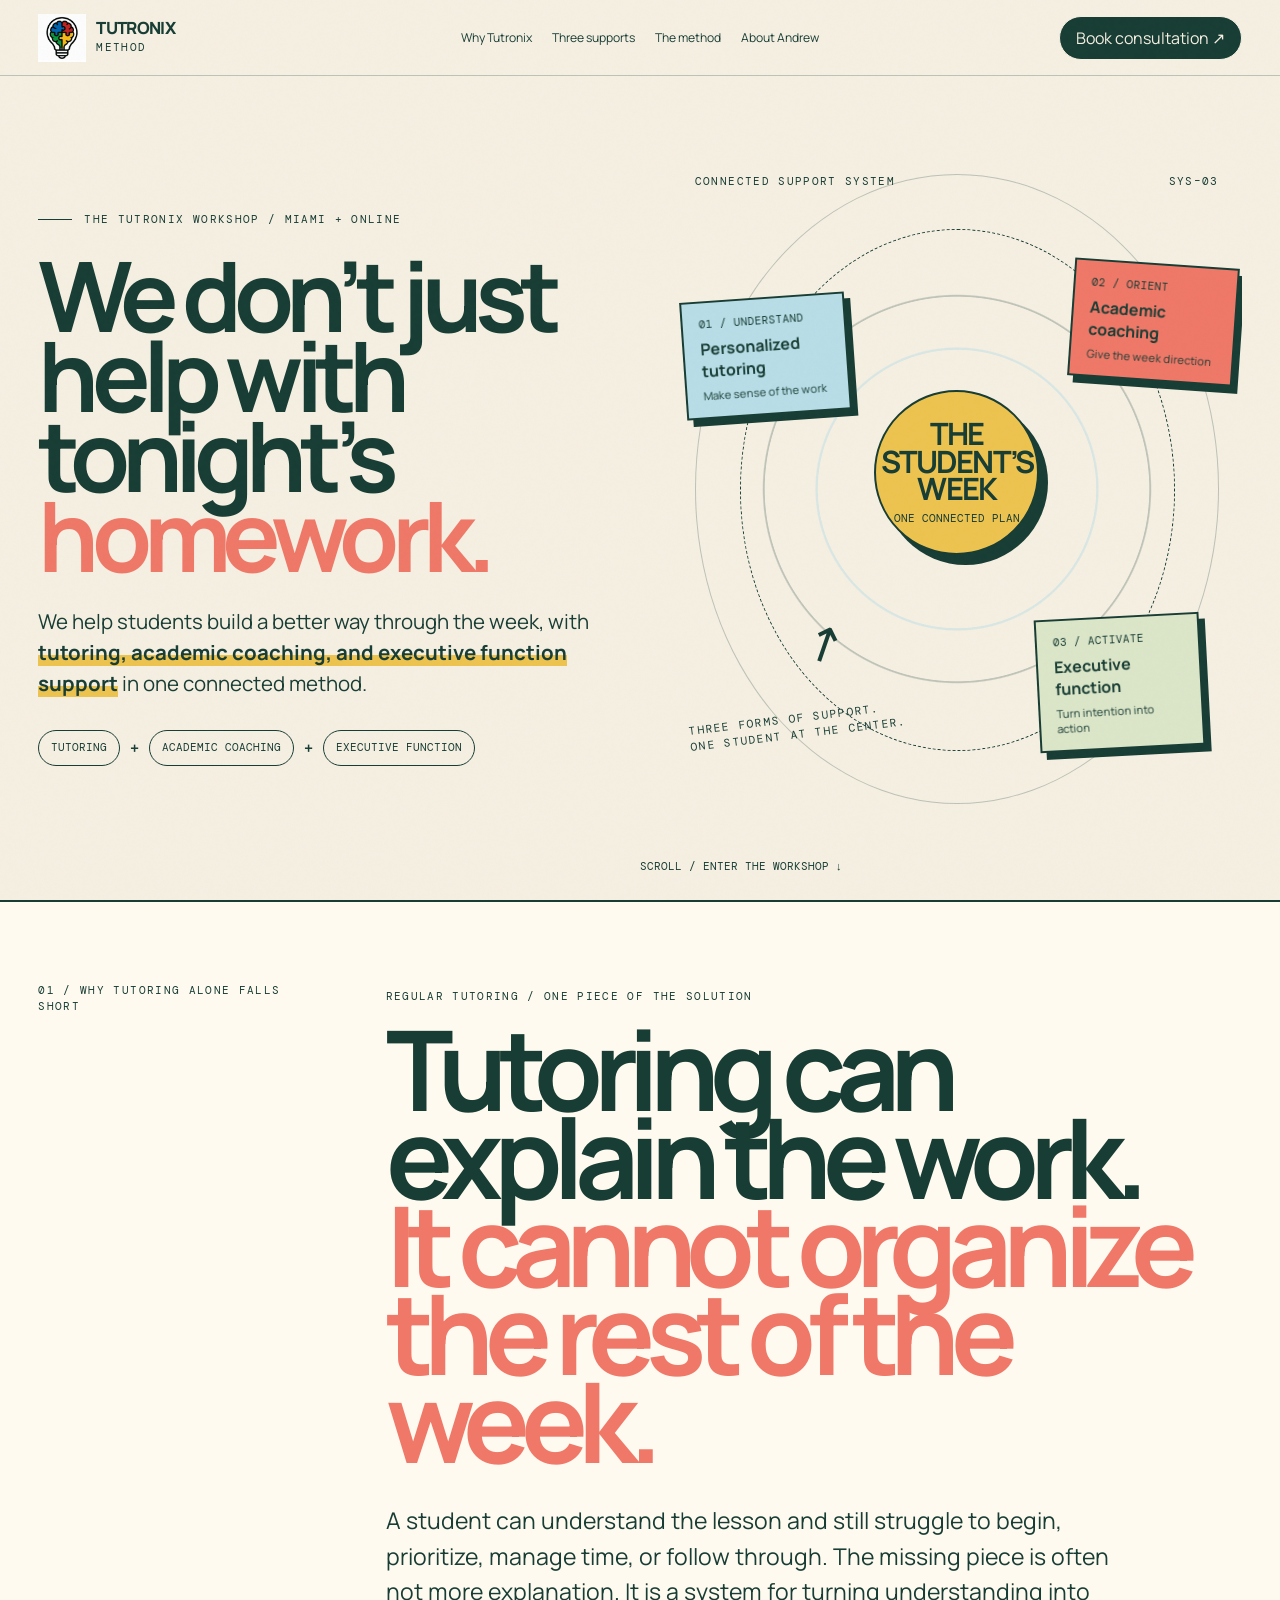
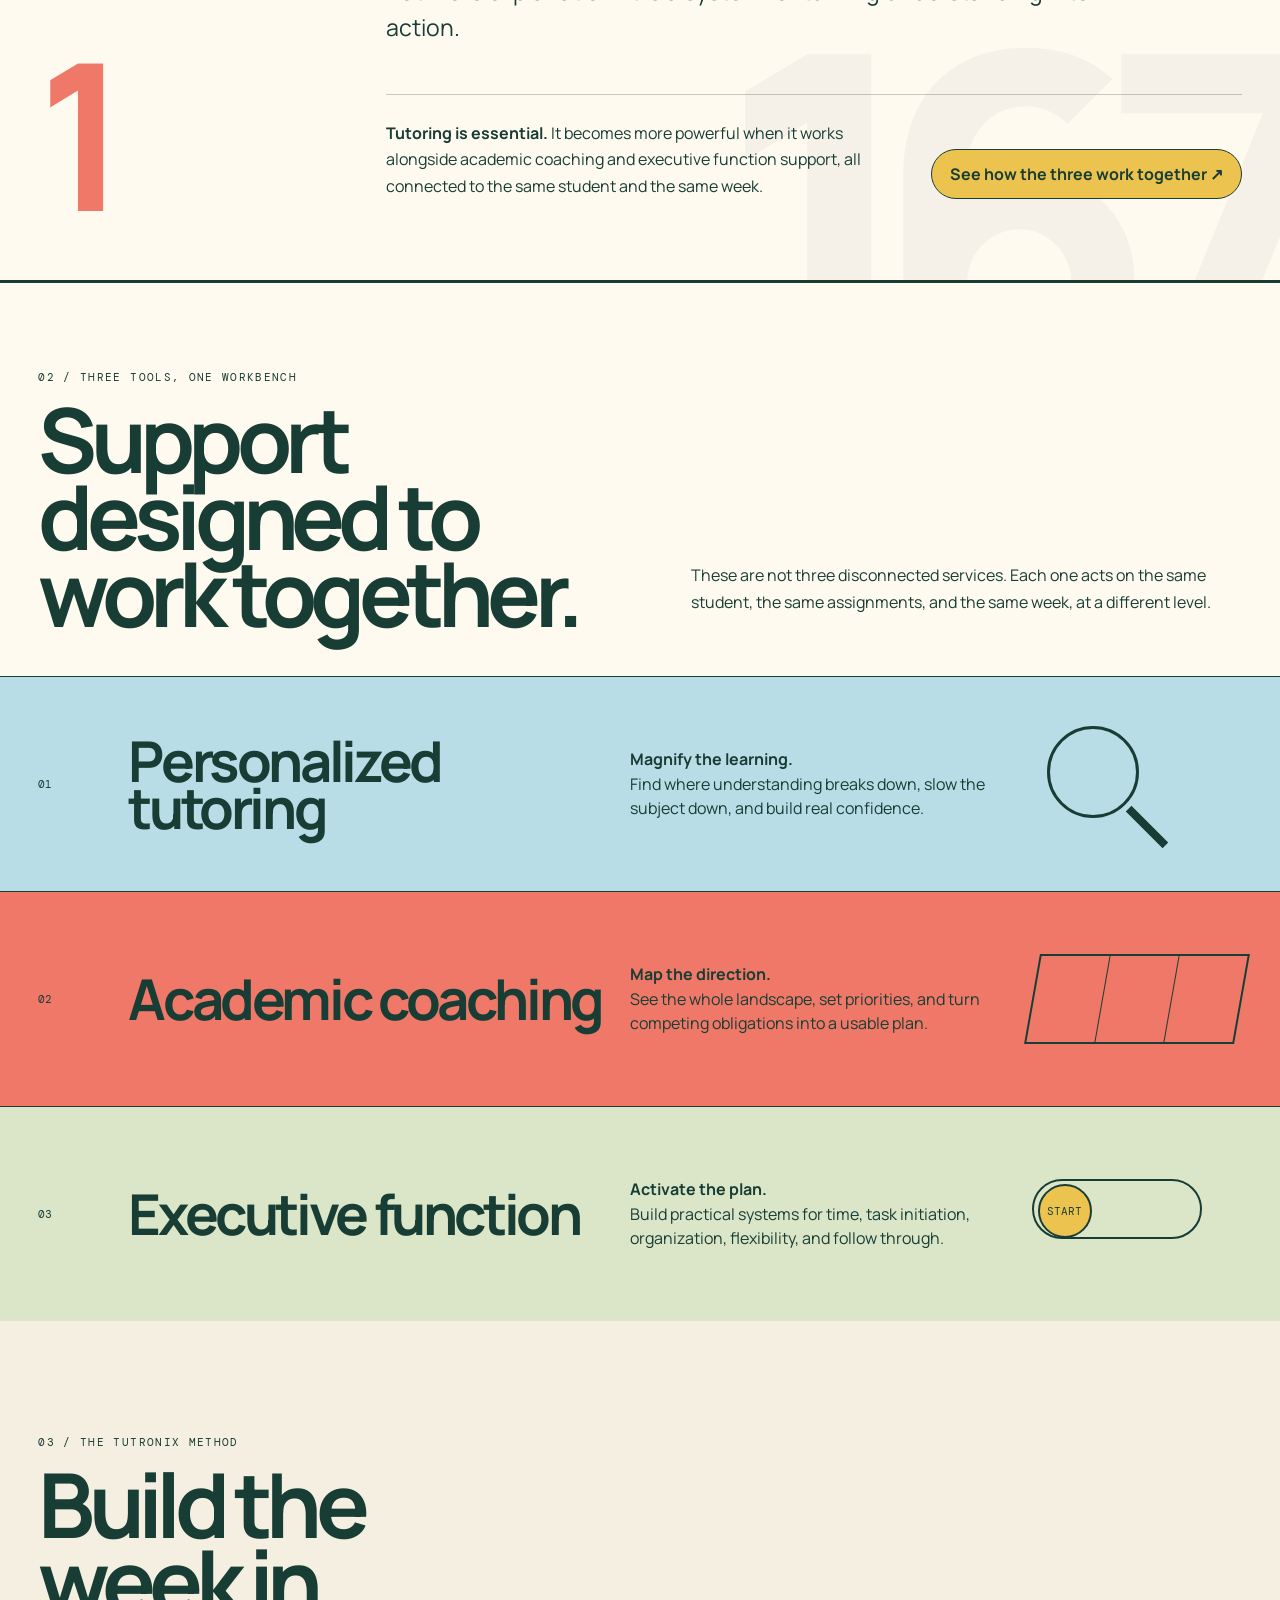
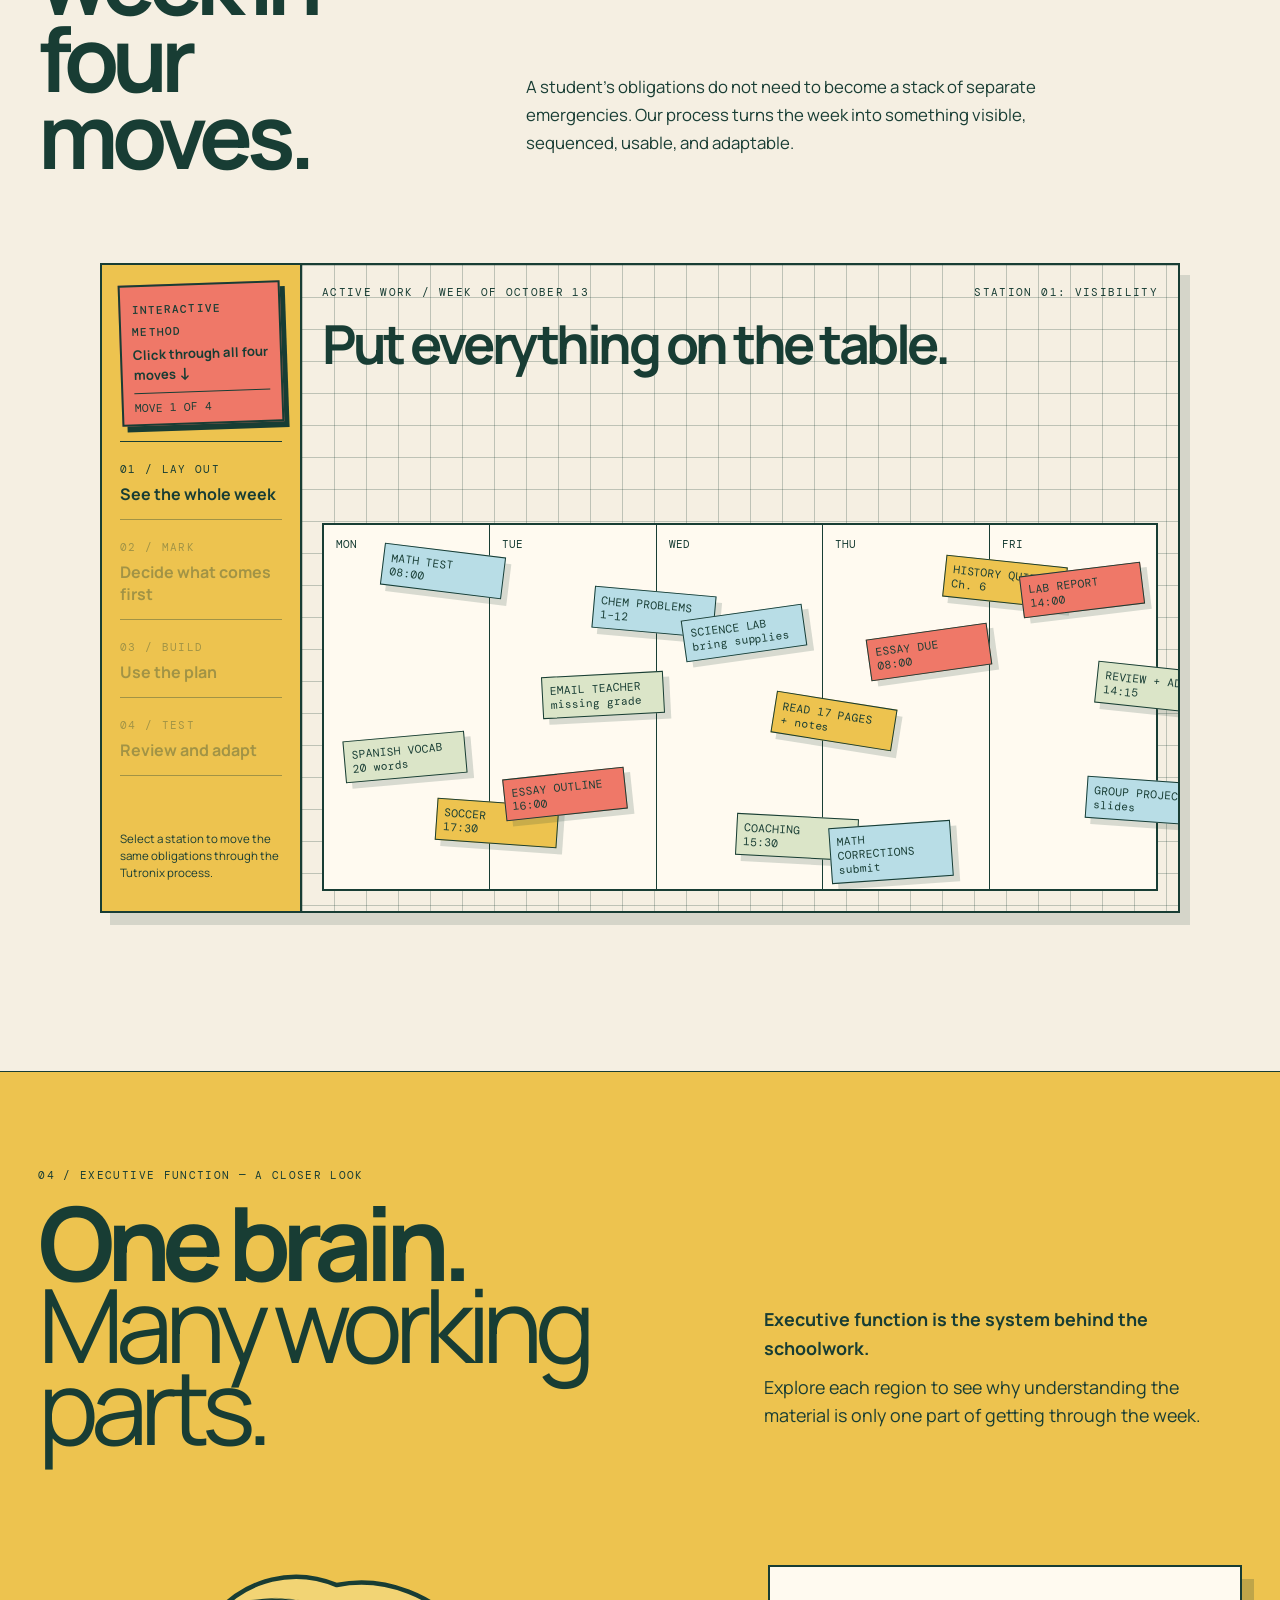
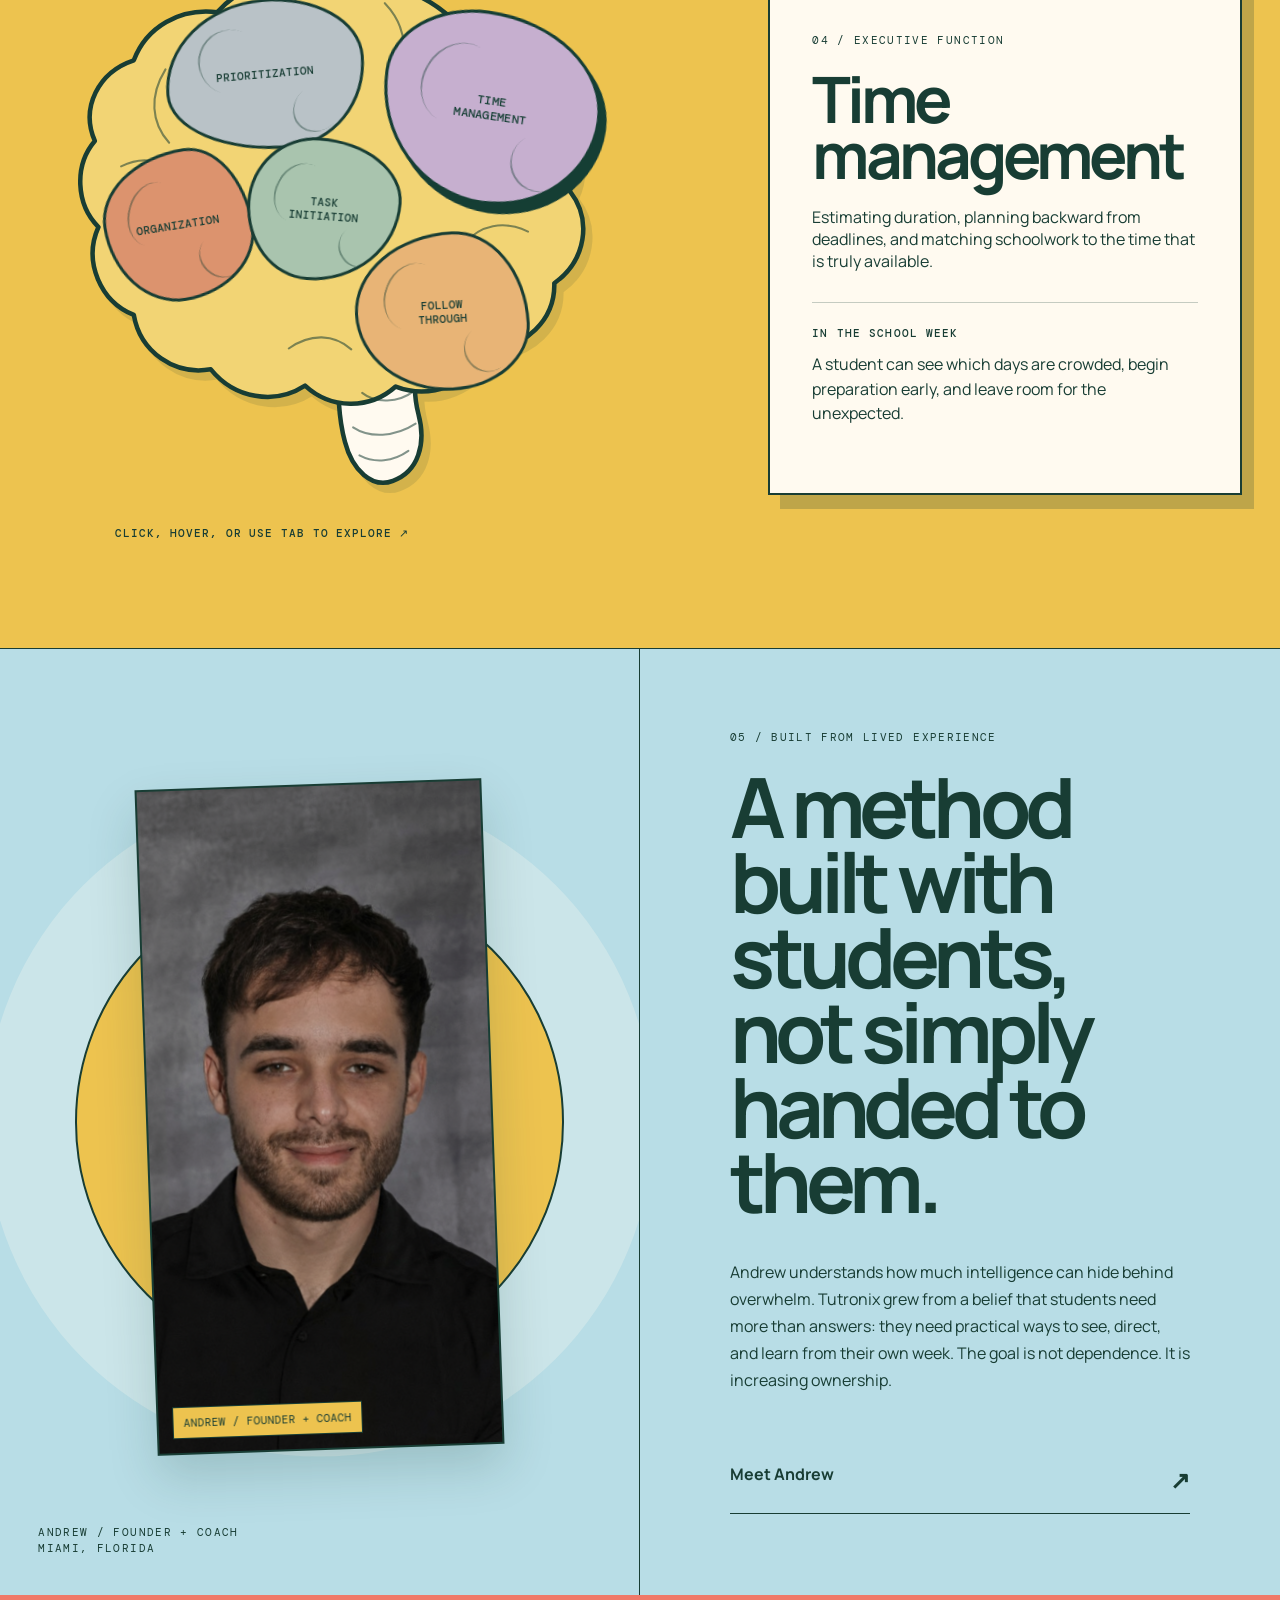
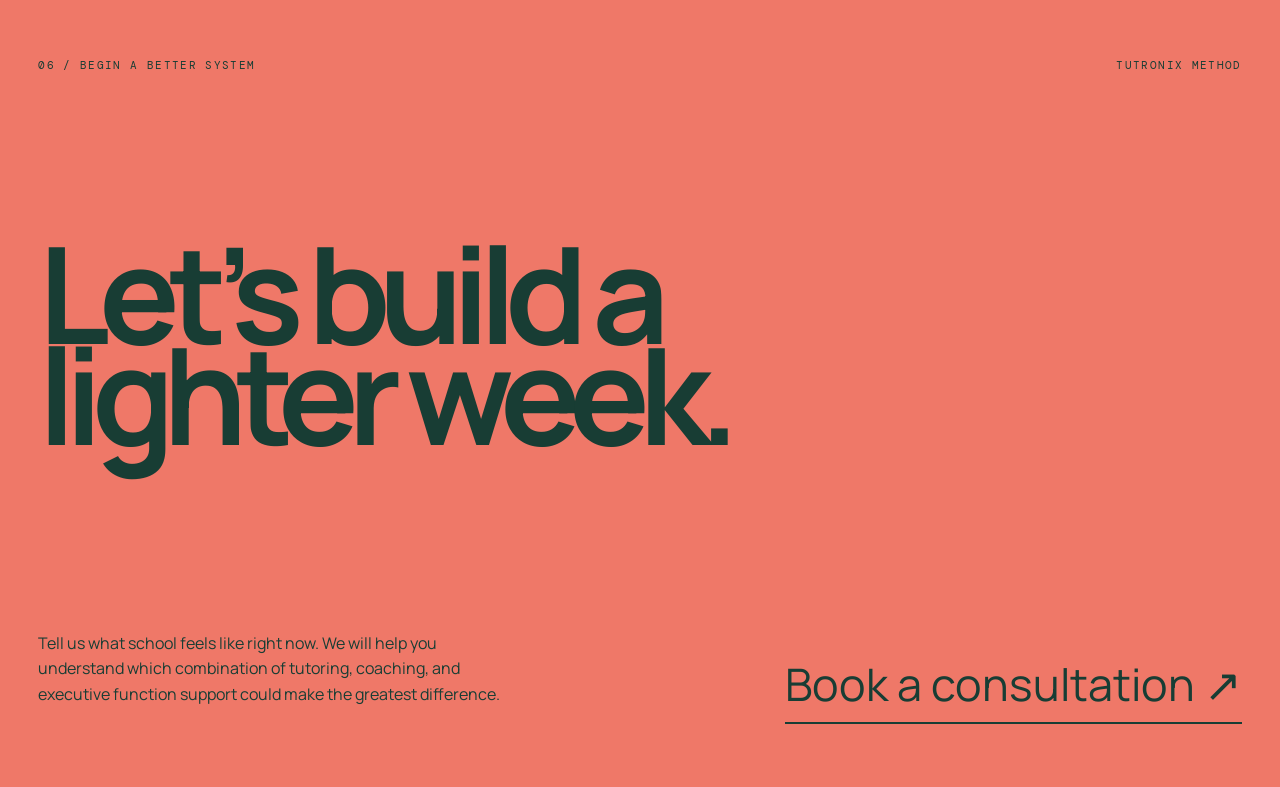
==== index.html @ 0da78ec7 "Add social sharing preview metadata" ====
<!DOCTYPE html>
<html lang="en">
<head>
  <meta charset="UTF-8">
  <meta name="viewport" content="width=device-width,initial-scale=1">
  <meta name="description" content="Tutronix Method connects tutoring, academic coaching, and executive function support through one clear weekly plan.">
  <meta property="og:title" content="Tutronix Method | Build a better week">
  <meta property="og:description" content="School feels lighter when the week makes sense.">
  <meta property="og:type" content="website">
  <meta property="og:url" content="https://tutronixmethod.com/">
  <meta property="og:image" content="https://tutronixmethod.com/tutronix-social-preview.png">
  <meta property="og:image:secure_url" content="https://tutronixmethod.com/tutronix-social-preview.png">
  <meta property="og:image:type" content="image/png">
  <meta property="og:image:width" content="1200">
  <meta property="og:image:height" content="630">
  <meta property="og:image:alt" content="The Tutronix Method orbit connecting personalized tutoring, academic coaching, and executive function around the student's week.">
  <meta name="twitter:card" content="summary_large_image">
  <meta name="twitter:title" content="Tutronix Method | Build a better week">
  <meta name="twitter:description" content="School feels lighter when the week makes sense.">
  <meta name="twitter:image" content="https://tutronixmethod.com/tutronix-social-preview.png">
  <title>Tutronix Method — Build a better week</title>
  <link rel="preconnect" href="https://fonts.googleapis.com">
  <link rel="preconnect" href="https://fonts.gstatic.com" crossorigin>
  <link href="https://fonts.googleapis.com/css2?family=DM+Mono:wght@300;400;500&family=Manrope:wght@400;500;600;700;800&display=swap" rel="stylesheet">
  <style>
    :root{--cream:#f5efe2;--paper:#fffaf0;--ink:#183d34;--coral:#ef7868;--blue:#b8dde6;--yellow:#edc34f;--mint:#dbe5c8;--line:rgba(24,61,52,.25)}
    *{box-sizing:border-box}html{scroll-behavior:smooth}body{margin:0;background:var(--cream);color:var(--ink);font-family:Manrope,sans-serif;overflow-x:hidden}a{color:inherit;text-decoration:none}button{font:inherit}.mono{font:400 .64rem/1.4 "DM Mono",monospace;text-transform:uppercase;letter-spacing:.12em}
    body:after{content:"";position:fixed;inset:0;pointer-events:none;z-index:100;opacity:.1;background-image:url("data:image/svg+xml,%3Csvg viewBox='0 0 180 180' xmlns='http://www.w3.org/2000/svg'%3E%3Cfilter id='n'%3E%3CfeTurbulence type='fractalNoise' baseFrequency='.9' numOctaves='3' stitchTiles='stitch'/%3E%3C/filter%3E%3Crect width='100%25' height='100%25' filter='url(%23n)' opacity='.16'/%3E%3C/svg%3E")}
    nav{height:76px;display:grid;grid-template-columns:1fr auto 1fr;align-items:center;padding:0 3vw;border-bottom:1px solid var(--line);position:absolute;width:100%;z-index:30}.brand{font-weight:800;font-size:1.05rem;letter-spacing:-.04em;display:flex;align-items:center;gap:10px;width:max-content}.brand img{width:48px;height:48px;object-fit:contain;mix-blend-mode:multiply}.brand-word{line-height:.84}.brand small{font:400 .46rem "DM Mono";display:block;letter-spacing:.12em;margin-top:5px}.nav-mid{display:flex;gap:20px;font-size:.76rem}.nav-cta{justify-self:end;border:1px solid;border-radius:100px;padding:10px 16px;background:var(--ink);color:var(--cream);transition:.25s}.nav-cta:hover{background:var(--coral);color:var(--ink)}
    main{display:flex;flex-direction:column}.hero{order:1;min-height:100svh;padding:110px 3vw 32px;display:grid;grid-template-columns:1fr 1fr;gap:5vw;position:relative}.hero-copy{display:flex;flex-direction:column;justify-content:center;position:relative;z-index:2}.kicker{display:flex;align-items:center;gap:12px;margin-bottom:28px}.kicker:before{content:"";width:34px;border-top:1px solid}.hero h1{font-size:clamp(4.1rem,7.6vw,8.2rem);letter-spacing:-.08em;line-height:.82;margin:0;font-weight:700}.hero h1 em{font-style:normal;color:var(--coral)}.hero-lead{max-width:610px;font-size:clamp(1.1rem,1.6vw,1.45rem);line-height:1.5;margin:32px 0}.hero-lead b{background:linear-gradient(transparent 60%,var(--yellow) 60%)}.service-equation{display:flex;gap:8px;flex-wrap:wrap}.service-equation span{border:1px solid;border-radius:100px;padding:9px 12px;font:400 .6rem "DM Mono"}.service-equation b{padding:7px 2px}
    .argument{order:2;min-height:88vh;background:var(--paper);color:var(--ink);padding:9vh 3vw;display:grid;grid-template-columns:.48fr 1.52fr;gap:6vw;border-top:2px solid var(--ink);border-bottom:2px solid var(--ink);position:relative;overflow:hidden}.argument:before{content:"167";position:absolute;right:-.04em;bottom:-.25em;font-size:clamp(17rem,36vw,39rem);font-weight:800;line-height:.8;letter-spacing:-.12em;color:rgba(24,61,52,.045);pointer-events:none}.argument-mark{display:flex;flex-direction:column;justify-content:space-between;position:relative;z-index:2}.argument-mark strong{font-size:clamp(7rem,16vw,17rem);letter-spacing:-.1em;line-height:.65;color:var(--coral)}.argument-copy{align-self:center;position:relative;z-index:2}.argument h2{font-size:clamp(4rem,8.7vw,9.3rem);line-height:.79;letter-spacing:-.085em;margin:20px 0 38px;max-width:1250px}.argument h2 span{display:block;color:var(--coral)}.argument-lead{font-size:clamp(1.15rem,1.8vw,1.55rem);line-height:1.55;max-width:760px}.argument-resolution{margin-top:48px;border-top:1px solid var(--line);padding-top:25px;display:grid;grid-template-columns:1fr auto;gap:30px;align-items:end}.argument-resolution p{max-width:630px;line-height:1.65;margin:0}.argument-resolution a{border:1px solid var(--ink);border-radius:100px;padding:13px 18px;white-space:nowrap;background:var(--yellow);color:var(--ink);font-weight:700}.tools{order:3}.method{order:4}.brain-section{order:5}.brain-head>div>.mono{font-size:0!important}.brain-head>div>.mono:after{content:"04 / Executive function — A closer look";font:400 max(.7rem,11px)/1.4 "DM Mono";letter-spacing:.12em}.story{order:6}.final{order:7}
    .orbit{position:relative;align-self:center;height:76vh;max-height:690px;overflow:hidden}.orbit:before{content:"";position:absolute;inset:4%;border:1px solid var(--line);border-radius:50%;background:radial-gradient(circle at center,var(--paper) 0 17%,transparent 17.3%),radial-gradient(circle at center,transparent 0 34%,rgba(184,221,230,.48) 34.2% 34.5%,transparent 34.8%),radial-gradient(circle at center,transparent 0 47%,rgba(24,61,52,.24) 47.2% 47.4%,transparent 47.7%)}.orbit:after{content:"";position:absolute;width:76%;height:76%;left:12%;top:12%;border:1px dashed var(--ink);border-radius:50%;animation:spin 38s linear infinite}.orbit-label{position:absolute;top:4%;left:4%}.orbit-id{position:absolute;top:4%;right:4%}.orbit-core{position:absolute;z-index:4;width:29%;aspect-ratio:1;border-radius:50%;left:35.5%;top:35.5%;background:var(--yellow);border:2px solid;display:grid;place-items:center;text-align:center;box-shadow:9px 10px 0 var(--ink)}.orbit-core b{display:block;font-size:clamp(1.25rem,2.4vw,2.6rem);letter-spacing:-.06em;line-height:.9}.orbit-core span{font:400 .53rem "DM Mono";margin-top:8px;display:block}.orbiter{position:absolute;z-index:5;width:29%;min-height:96px;border:2px solid;background:var(--paper);padding:14px 16px;box-shadow:6px 7px 0 var(--ink);animation:float 5s ease-in-out infinite}.orbiter span{font:400 .53rem "DM Mono";display:block;margin-bottom:7px}.orbiter b{font-size:1rem;line-height:1.05}.orbiter small{display:block;margin-top:6px;font-size:.68rem}.orb-one{left:2%;top:22%;background:var(--blue);transform:rotate(-4deg)}.orb-two{right:1%;top:17%;background:var(--coral);transform:rotate(4deg);animation-delay:-1.5s}.orb-three{right:7%;bottom:12%;background:var(--mint);transform:rotate(-3deg);animation-delay:-3s}.orbit-note{position:absolute;left:3%;bottom:13%;font-size:.72rem;transform:rotate(-7deg)}.orbit-arrow{position:absolute;left:23%;bottom:23%;font-size:3rem;transform:rotate(-26deg)}@keyframes spin{to{transform:rotate(360deg)}}@keyframes float{50%{translate:0 -10px}}.scroll-mark{position:absolute;bottom:27px;left:50%;font:400 .58rem "DM Mono"}
    .clarity{padding:11vh 3vw 13vh;border-top:1px solid;background:var(--paper)}.clarity-head{display:grid;grid-template-columns:.65fr 1.35fr;gap:8vw;align-items:end}.clarity h2{font-size:clamp(3.6rem,7.5vw,8rem);letter-spacing:-.08em;line-height:.84;margin:18px 0 0}.clarity h2 span{color:var(--coral)}.clarity-head p{font-size:clamp(1.2rem,2vw,2rem);line-height:1.3;margin:0 0 8px}.gap-diagram{display:grid;grid-template-columns:1fr .75fr 1fr;margin-top:9vh;border:2px solid;min-height:430px}.gap-side{padding:28px;display:flex;flex-direction:column;justify-content:space-between}.gap-side.know{background:var(--blue)}.gap-side.done{background:var(--yellow)}.gap-side strong{font-size:clamp(3rem,6vw,7rem);line-height:.8;letter-spacing:-.07em}.gap-side p{max-width:320px;line-height:1.5}.gap-middle{background:var(--coral);border-left:2px solid;border-right:2px solid;padding:24px;display:flex;flex-direction:column;justify-content:space-between;position:relative;overflow:hidden}.gap-middle h3{font-size:clamp(2rem,3.5vw,3.7rem);line-height:.9;letter-spacing:-.06em;margin:0}.frictions{display:flex;flex-wrap:wrap;gap:7px}.frictions span{background:var(--paper);border:1px solid;padding:7px 9px;font:400 .55rem "DM Mono";transform:rotate(var(--r))}.bridge{grid-column:1/-1;border-top:2px solid;background:var(--ink);color:var(--paper);padding:18px 24px;display:grid;grid-template-columns:auto 1fr auto;align-items:center;gap:25px}.bridge-line{height:2px;background:rgba(255,250,240,.48);position:relative;overflow:visible}.bridge-line:after{content:"";position:absolute;right:0;top:-5px;border:6px solid transparent;border-left-color:var(--paper);animation:arrowPulse 2.8s ease-in-out infinite}.bridge-line:before{content:"";position:absolute;z-index:2;width:11px;height:11px;top:-4.5px;left:0;border-radius:50%;background:var(--yellow);box-shadow:0 0 0 4px rgba(237,195,79,.2);animation:travelPath 3.6s cubic-bezier(.5,0,.35,1) infinite}.bridge b{font-size:1rem}@keyframes travelPath{0%{left:0;opacity:0}10%{opacity:1}88%{opacity:1}100%{left:calc(100% - 10px);opacity:0}}@keyframes arrowPulse{50%{transform:translateX(5px)}}
    .brain-section{padding:10vh 3vw 12vh;background:var(--yellow);border-top:1px solid}.brain-head{display:grid;grid-template-columns:1fr .75fr;gap:7vw;align-items:end}.brain-head h2{font-size:clamp(4rem,8vw,8.5rem);line-height:.8;letter-spacing:-.08em;margin:18px 0 0}.brain-head h2 em{display:block;font-style:normal;color:var(--ink);font-weight:400}.brain-head p{max-width:480px;font-size:1.12rem;line-height:1.6}.brain-head p b{display:block;margin-bottom:10px}.brain-layout{display:grid;grid-template-columns:1.15fr .85fr;gap:7vw;align-items:center;margin-top:8vh}.brain-stage{min-height:620px;position:relative;display:grid;place-items:center}.brain-shell{width:min(82%,620px);aspect-ratio:1.12;position:relative;border:4px solid var(--ink);border-radius:48% 52% 45% 55% / 48% 42% 58% 52%;background:rgba(255,250,240,.2);box-shadow:inset 0 0 0 10px rgba(255,250,240,.12)}.brain-shell:before{content:"";position:absolute;width:20%;height:27%;left:38%;bottom:-17%;border:4px solid var(--ink);border-top:0;border-radius:0 0 48% 48%;background:var(--paper);transform:rotate(-5deg);z-index:0}.brain-region{position:absolute;z-index:2;border:3px solid var(--ink);border-radius:50%;display:grid;place-items:center;text-align:center;color:var(--ink);cursor:pointer;padding:10px;font:500 .67rem/1.25 "DM Mono";transition:transform .3s,box-shadow .3s,filter .3s}.brain-region:hover,.brain-region:focus-visible{transform:scale(1.06);outline:none}.brain-region.active{box-shadow:7px 8px 0 var(--ink);transform:scale(1.06);filter:saturate(1.12)}.br-organize{width:27%;aspect-ratio:1;left:-3%;top:39%;background:#dc936e}.br-priority{width:35%;aspect-ratio:1.25;left:14%;top:4%;background:#b9c2c7}.br-start{width:28%;aspect-ratio:1;left:28%;top:37%;background:#a9c4ae}.br-time{width:36%;aspect-ratio:1.15;right:3%;top:8%;background:#c4b0cc}.br-follow{width:30%;aspect-ratio:1;right:16%;bottom:1%;background:#e8b476}.brain-caption{position:absolute;bottom:0;left:18%;font:500 .68rem "DM Mono";letter-spacing:.08em}.brain-detail{background:var(--paper);border:2px solid;padding:42px;min-height:530px;box-shadow:12px 14px 0 rgba(24,61,52,.22);display:flex;flex-direction:column;justify-content:center}.brain-detail h3{font-size:clamp(3rem,5vw,5.3rem);line-height:.88;letter-spacing:-.065em;margin:22px 0}.brain-detail>p{font-size:1.05rem;line-height:1.65;margin:0}.brain-example{border-top:1px solid var(--line);margin-top:30px;padding-top:23px}.brain-example b{display:block;font:500 .7rem "DM Mono";letter-spacing:.1em;margin-bottom:12px}.brain-example p{line-height:1.55;margin:0}.detail-swap{animation:detailIn .38s ease both}@keyframes detailIn{from{opacity:.25;transform:translateY(8px)}}
    .brain-anatomy{width:min(92%,650px);aspect-ratio:1.04;position:relative}.brain-silhouette{position:absolute;inset:0;width:100%;height:100%;overflow:visible;filter:drop-shadow(7px 8px 0 rgba(24,61,52,.12))}.brain-outline,.brain-stem-svg{stroke:var(--ink);stroke-width:5;stroke-linecap:round;stroke-linejoin:round}.brain-outline{fill:#f2d474}.brain-stem-svg{fill:var(--paper)}.brain-fold{fill:none;stroke:rgba(24,61,52,.54);stroke-width:2.3;stroke-linecap:round}.brain-shell{position:absolute;left:5%;top:5%;width:87%;height:72%;aspect-ratio:auto;border:0;border-radius:0;background:none;box-shadow:none}.brain-shell:before,.brain-shell:after{display:none}.brain-region{border-width:3px;border-radius:var(--shape);overflow:hidden}.brain-region:before{content:"";position:absolute;width:34%;height:45%;left:16%;top:17%;border-left:2px solid rgba(24,61,52,.42);border-radius:50%;transform:rotate(24deg);pointer-events:none}.brain-region:hover,.brain-region:focus-visible{transform:rotate(var(--tilt)) scale(1.045)}.brain-region.active{transform:rotate(var(--tilt)) scale(1.045);box-shadow:7px 8px 0 var(--ink)}.br-organize{width:29%;height:37%;aspect-ratio:auto;left:2%;top:43%;--shape:61% 39% 53% 47% / 44% 57% 43% 56%;--tilt:-9deg;transform:rotate(var(--tilt));background:#dc936e}.br-priority{width:39%;height:37%;aspect-ratio:auto;left:14%;top:6%;--shape:52% 48% 41% 59% / 58% 43% 57% 42%;--tilt:-5deg;transform:rotate(var(--tilt));background:#b9c2c7}.br-start{width:30%;height:35%;aspect-ratio:auto;left:30%;top:40%;--shape:44% 56% 58% 42% / 48% 42% 58% 52%;--tilt:4deg;transform:rotate(var(--tilt));background:#a9c4ae}.br-time{width:41%;height:45%;aspect-ratio:auto;right:2%;top:10%;--shape:43% 57% 48% 52% / 38% 49% 51% 62%;--tilt:8deg;transform:rotate(var(--tilt));background:#c4b0cc}.br-follow{width:34%;height:39%;aspect-ratio:auto;right:15%;bottom:-2%;--shape:58% 42% 46% 54% / 49% 60% 40% 51%;--tilt:-3deg;transform:rotate(var(--tilt));background:#e8b476}.brain-caption{bottom:0;left:12%}
    .tools{background:var(--paper);border-top:1px solid}.tools-head{padding:9vh 3vw 5vh;display:grid;grid-template-columns:1fr 1fr;gap:8vw}.tools-head h2,.method-head h2{font-size:clamp(3.5rem,7vw,7.5rem);letter-spacing:-.075em;line-height:.86;margin:14px 0 0}.tools-head p{max-width:540px;line-height:1.65;align-self:end}.tool-list{counter-reset:tool}.tool{display:grid;grid-template-columns:90px 1fr .8fr 210px;align-items:center;min-height:215px;border-top:1px solid;padding:25px 3vw;position:relative;overflow:hidden}.tool:before{counter-increment:tool;content:"0" counter(tool);font:400 .65rem "DM Mono"}.tool h3{font-size:clamp(2.2rem,4.4vw,4.8rem);line-height:.84;letter-spacing:-.06em;margin:0}.tool p{max-width:430px;line-height:1.55}.tool-visual{height:120px;position:relative}.tool:nth-child(1){background:var(--blue)}.tool:nth-child(2){background:var(--coral)}.tool:nth-child(3){background:var(--mint)}.lens-icon{width:92px;height:92px;border:3px solid;border-radius:50%;position:absolute;left:15px;top:2px}.lens-icon:after{content:"";position:absolute;width:52px;border-top:8px solid;right:-37px;bottom:-16px;transform:rotate(45deg)}.map-icon{position:absolute;inset:15px 0;border:2px solid;transform:skew(-10deg)}.map-icon:before,.map-icon:after{content:"";position:absolute;top:0;bottom:0;border-left:1px solid}.map-icon:before{left:33%}.map-icon:after{right:33%}.switch-icon{position:absolute;width:170px;height:60px;border:2px solid;border-radius:100px;top:25px}.switch-icon:before{content:"START";position:absolute;width:50px;height:50px;background:var(--yellow);border:2px solid;border-radius:50%;top:3px;left:4px;display:grid;place-items:center;font:400 .46rem "DM Mono";animation:switch 3s ease-in-out infinite}@keyframes switch{50%{translate:107px 0}}
    .method{padding:12vh 3vw;min-height:175vh}.method-head{display:grid;grid-template-columns:.7fr 1.3fr;gap:8vw}.method-head p{max-width:560px;font-size:1.05rem;line-height:1.65;align-self:end}.workstation{position:sticky;top:3vh;height:94vh;border:2px solid;background:var(--yellow);margin-top:12vh;display:grid;grid-template-columns:230px 1fr;overflow:hidden}.stations{padding:24px;border-right:2px solid;display:flex;flex-direction:column}.station{border:0;border-top:1px solid;background:none;color:inherit;text-align:left;padding:19px 0;cursor:pointer;opacity:.35}.station.active{opacity:1}.station b{display:block;margin-top:5px}.station:last-of-type{border-bottom:1px solid}.station-help{margin-top:auto;font-size:.75rem;line-height:1.5}.surface{background-color:var(--cream);background-image:linear-gradient(var(--line) 1px,transparent 1px),linear-gradient(90deg,var(--line) 1px,transparent 1px);background-size:32px 32px;position:relative;padding:25px}.surface-top{display:flex;justify-content:space-between}.surface h3{font-size:clamp(2.3rem,5vw,5.3rem);line-height:.85;letter-spacing:-.065em;margin:3vh 0;max-width:850px}.week-board{position:absolute;left:25px;right:25px;bottom:25px;height:59%;background:var(--paper);border:2px solid;display:grid;grid-template-columns:repeat(5,1fr);transition:.5s}.day{border-right:1px solid;padding:12px;font:400 .58rem "DM Mono";position:relative}.day:last-child{border:0}.task{position:absolute;left:7px;right:7px;top:var(--top);padding:6px 7px;border:1px solid;font-size:.52rem;line-height:1.25;transition:.65s cubic-bezier(.16,1,.3,1);background:var(--paper)}.task.blue{background:var(--blue)}.task.coral{background:var(--coral)}.task.yellow{background:var(--yellow)}.task.mint{background:var(--mint)}.week-board.scatter .task{left:var(--x);right:auto;top:var(--y);width:122px;transform:rotate(var(--r));box-shadow:6px 6px 0 rgba(24,61,52,.17);z-index:var(--z)}.priority .task:not(.urgent){opacity:.24}.priority .task.urgent{box-shadow:0 0 0 4px var(--yellow)}.activeplan .task{opacity:1}
    .station-prompt{background:var(--coral);border:2px solid;padding:12px 13px 10px;margin-bottom:22px;box-shadow:5px 6px 0 var(--ink);transform:rotate(-2deg);position:relative}.station-prompt>span{font:500 .52rem "DM Mono";letter-spacing:.1em}.station-prompt b{display:block;font-size:.82rem;line-height:1.25;margin-top:6px}.station-prompt b i{display:inline-block;font-style:normal;font-size:1.05rem;animation:promptBounce 1.5s ease-in-out infinite}.station-prompt small{display:block;border-top:1px solid;margin-top:9px;padding-top:7px;font:400 .5rem "DM Mono"}@keyframes promptBounce{50%{transform:translateY(5px)}}
    .activeplan{overflow:hidden}.activeplan:before{content:"";position:absolute;z-index:20;top:0;bottom:0;left:0;width:2px;background:var(--coral);box-shadow:0 0 0 3px rgba(239,120,104,.16);animation:planPlayhead 5s cubic-bezier(.45,0,.25,1) infinite}.activeplan:after{content:"TODAY / PLAN IN MOTION";position:absolute;z-index:21;top:7px;left:0;background:var(--coral);border:1px solid;padding:5px 7px;font:500 .47rem "DM Mono";white-space:nowrap;animation:planLabel 5s cubic-bezier(.45,0,.25,1) infinite}.activeplan .day{--delay:0s}.activeplan .day:nth-child(2){--delay:.38s}.activeplan .day:nth-child(3){--delay:.76s}.activeplan .day:nth-child(4){--delay:1.14s}.activeplan .day:nth-child(5){--delay:1.52s}.activeplan .task{animation:taskUse 5s var(--delay) ease-in-out infinite}@keyframes planPlayhead{0%{left:0;opacity:0}6%{opacity:1}88%{opacity:1}100%{left:100%;opacity:0}}@keyframes planLabel{0%{left:0;opacity:0}6%{opacity:1}88%{opacity:1}100%{left:calc(100% - 145px);opacity:0}}@keyframes taskUse{0%,18%{transform:none;box-shadow:none}24%{transform:translateY(-3px);box-shadow:4px 4px 0 var(--ink)}34%,100%{transform:none;box-shadow:none}}
    .reviewmode .task{opacity:.28;transform:scale(.96);filter:saturate(.4)}.reviewmode .task.done,.reviewmode .task.moved,.reviewmode .task.needs{opacity:1;filter:none;padding-right:30px}.reviewmode .task.done{background:var(--mint)}.reviewmode .task.done:after{content:"✓";position:absolute;right:6px;top:50%;transform:translateY(-50%);font-size:1rem;font-weight:800}.reviewmode .task.moved{background:var(--yellow);border-style:dashed;transform:translateY(10px)}.reviewmode .task.moved:after{content:"→";position:absolute;right:6px;top:50%;transform:translateY(-50%);font-size:1rem;font-weight:800}.reviewmode .task.needs{background:var(--coral);animation:needsPulse 1.8s ease-in-out infinite}.reviewmode .task.needs:after{content:"!";position:absolute;right:7px;top:50%;transform:translateY(-50%);font-size:1rem;font-weight:800}.reviewmode:after{content:"WEEK REVIEW / COMPLETE ✓  ·  MOVED →  ·  ADJUST !";position:absolute;right:9px;bottom:8px;background:var(--ink);color:var(--paper);padding:7px 9px;font:500 .48rem "DM Mono";z-index:20;animation:reviewIn .55s ease both}@keyframes reviewIn{from{opacity:0;transform:translateY(12px)}}@keyframes needsPulse{50%{box-shadow:0 0 0 4px rgba(239,120,104,.2)}}
    .story{display:grid;grid-template-columns:1fr 1fr;min-height:95vh;background:var(--blue);border-top:1px solid}.portrait{position:relative;border-right:1px solid;overflow:hidden;padding:7vh 5vw 8vh;display:grid;place-items:center}.portrait:before{content:"";position:absolute;width:76%;aspect-ratio:1;border:2px solid;border-radius:50%;background:var(--yellow);box-shadow:0 0 0 7vw rgba(255,250,240,.28)}.portrait-frame{width:min(68%,470px);height:74vh;max-height:680px;position:relative;z-index:2;border:2px solid;background:var(--paper);box-shadow:0 22px 46px rgba(24,61,52,.18);transform:rotate(-2deg) translateZ(0);backface-visibility:hidden;outline:1px solid transparent;overflow:hidden}.portrait-frame img{width:100%;height:100%;display:block;object-fit:cover;object-position:center 30%;filter:saturate(.86) contrast(1.03)}.portrait-frame:after{content:"ANDREW / FOUNDER + COACH";position:absolute;left:14px;bottom:14px;background:var(--yellow);border:1px solid;padding:8px 10px;font:400 .55rem "DM Mono"}.portrait-label{position:absolute;bottom:3vw;left:3vw;z-index:3}.story-copy{padding:9vh 7vw;display:flex;flex-direction:column;justify-content:center}.story-copy h2{font-size:clamp(3.2rem,6.5vw,6.8rem);line-height:.9;letter-spacing:-.07em;margin:24px 0}.story-copy p{max-width:620px;line-height:1.7}.text-link{display:flex;justify-content:space-between;border-bottom:1px solid;padding:17px 0;margin-top:35px;font-weight:700}.text-link span{font-size:1.5rem}
    .final{min-height:88vh;background:var(--coral);padding:7vh 3vw;display:flex;flex-direction:column;justify-content:space-between}.final-top{display:flex;justify-content:space-between}.final h2{font-size:clamp(4rem,10.5vw,11rem);line-height:.75;letter-spacing:-.085em;margin:0}.final-bottom{display:grid;grid-template-columns:1fr 1fr;align-items:end}.final-bottom p{max-width:470px;line-height:1.6}.final-bottom a{justify-self:end;font-size:clamp(1.5rem,3.5vw,3.5rem);border-bottom:2px solid;padding-bottom:8px}.reveal{opacity:0;transform:translateY(35px);transition:.8s}.reveal.on{opacity:1;transform:none}
    .mono,.brand small,.orbit-core span,.orbiter span,.orbiter small,.tool:before,.task,.day,.station-prompt>span,.station-prompt small,.brain-caption,.brain-region,.service-equation span,.switch-icon:before,.portrait-frame:after,.activeplan:after,.reviewmode:after,.scroll-mark{font-size:max(.7rem,11px)!important}
    .method{min-height:150vh}.workstation{width:100%;max-width:1080px;height:78vh;max-height:650px;top:10vh;margin:10vh auto 0;grid-template-columns:200px 1fr;box-shadow:10px 12px 0 rgba(24,61,52,.14)}.stations{padding:18px}.station{padding:14px 0}.station-prompt{margin-bottom:16px;padding:10px 11px 9px}.station-help{font-size:.72rem}.surface{padding:20px}.surface h3{font-size:clamp(2.1rem,4.2vw,4.4rem);margin:2.2vh 0}.week-board{left:20px;right:20px;bottom:20px;height:57%}
    @media(max-width:820px){nav{grid-template-columns:1fr auto;height:68px}.nav-mid{display:none}.hero{grid-template-columns:1fr;padding-top:95px}.hero-copy{justify-content:flex-start}.orbit{height:620px}.orbit-core{width:36%;left:32%;top:32%}.orbiter{width:38%}.orb-one{top:18%}.orb-two{top:13%}.scroll-mark{display:none}.clarity-head,.tools-head,.method-head,.story,.brain-head,.brain-layout{grid-template-columns:1fr}.brain-stage{min-height:520px}.brain-shell{width:90%}.brain-detail{min-height:auto;padding:30px}.gap-diagram{grid-template-columns:1fr}.gap-middle{border:0;border-top:2px solid;border-bottom:2px solid;min-height:330px}.bridge{grid-column:1;grid-template-columns:1fr}.bridge-line{display:none}.tool{grid-template-columns:45px 1fr;gap:14px;min-height:320px}.tool p{grid-column:2}.tool-visual{grid-column:2;width:190px}.workstation{grid-template-columns:1fr;height:95svh}.stations{border:0;border-bottom:2px solid;display:grid;grid-template-columns:repeat(4,1fr);gap:7px;padding:12px}.station-prompt{grid-column:1/-1;margin:0 0 5px;display:grid;grid-template-columns:auto 1fr auto;align-items:center;gap:10px;transform:none;padding:7px 9px;box-shadow:3px 3px 0 var(--ink)}.station-prompt b{margin:0;font-size:.75rem}.station-prompt small{border:0;margin:0;padding:0}.station{padding:8px 0}.station b{font-size:.72rem}.station-help{display:none}.surface{padding:13px}.surface h3{margin:2vh 0}.week-board{left:12px;right:12px;bottom:12px;height:58%;overflow-x:auto;grid-template-columns:repeat(5,155px)}.portrait{min-height:65vh;border-right:0;border-bottom:1px solid}.portrait:after{font-size:55vw}.final-bottom{grid-template-columns:1fr}.final-bottom a{justify-self:start;margin-top:30px}}
    @media(max-width:820px){.method{min-height:155vh}.workstation{height:90svh;max-height:none;max-width:none;margin:8vh 0 0;top:5vh;box-shadow:6px 7px 0 rgba(24,61,52,.14)}}
    @media(max-width:820px){.brain-anatomy{width:94%}.brain-shell{width:100%}.brain-caption{left:4%;bottom:-2%}}
    .brain-region:after{content:"";position:absolute;width:27%;height:31%;right:10%;bottom:9%;border-left:2px solid rgba(24,61,52,.42);border-radius:50%;transform:rotate(-38deg);pointer-events:none}
    .consult-dialog{width:min(1040px,94vw);max-height:92svh;padding:0;border:2px solid var(--ink);background:var(--paper);color:var(--ink);box-shadow:18px 20px 0 var(--ink);overflow:auto}.consult-dialog::backdrop{background:rgba(24,61,52,.76);backdrop-filter:blur(5px)}.consult-grid{display:grid;grid-template-columns:.72fr 1.28fr;min-height:680px}.consult-intro{background:var(--blue);border-right:2px solid;padding:42px;display:flex;flex-direction:column;justify-content:space-between}.consult-intro h2{font-size:clamp(3.4rem,6vw,6.4rem);line-height:.82;letter-spacing:-.07em;margin:24px 0}.consult-intro p{line-height:1.6}.consult-note{font:500 .72rem/1.5 "DM Mono";border-top:1px solid;padding-top:18px}.consult-form{padding:42px;display:flex;flex-direction:column}.dialog-close{align-self:flex-end;border:1px solid;border-radius:100%;width:42px;height:42px;background:transparent;color:inherit;font-size:1.4rem;cursor:pointer}.form-row{display:grid;grid-template-columns:1fr 1fr;gap:18px}.field{display:flex;flex-direction:column;gap:8px;margin-bottom:18px}.field label,.interest-title{font:500 .72rem "DM Mono";letter-spacing:.06em}.field input,.field select,.field textarea{width:100%;border:1px solid var(--ink);border-radius:0;background:var(--cream);color:var(--ink);padding:14px;font:inherit}.field textarea{min-height:120px;resize:vertical}.interest-title{margin:2px 0 10px}.interest-options{display:flex;gap:8px;flex-wrap:wrap;margin-bottom:22px}.interest-options label{position:relative}.interest-options input{position:absolute;opacity:0}.interest-options span{display:block;border:1px solid;padding:10px 12px;font-size:.82rem;cursor:pointer}.interest-options input:checked+span{background:var(--yellow);box-shadow:3px 3px 0 var(--ink)}.submit-consult{border:2px solid var(--ink);background:var(--coral);color:var(--ink);padding:16px 20px;font:700 1rem inherit;display:flex;justify-content:space-between;cursor:pointer;box-shadow:6px 7px 0 var(--ink)}.submit-consult:disabled{opacity:.55;cursor:wait}.form-status{min-height:26px;margin:16px 0 0;line-height:1.45}.form-status.success{background:var(--mint);border:1px solid;padding:14px}.form-status.error{background:#ffd8d1;border:1px solid;padding:14px}.honey{position:absolute!important;left:-9999px!important}.consult-trigger{cursor:pointer}
    @media(max-width:760px){.consult-grid{grid-template-columns:1fr}.consult-intro{border-right:0;border-bottom:2px solid;padding:28px;min-height:390px}.consult-form{padding:24px}.form-row{grid-template-columns:1fr}.consult-dialog{box-shadow:8px 9px 0 var(--ink)}}
    @media(max-width:600px){
      body{font-size:16px}.mono{line-height:1.45}nav{height:64px;padding:0 12px;background:rgba(245,239,226,.94);backdrop-filter:blur(10px);position:fixed}.brand{gap:7px;font-size:.92rem}.brand img{width:42px;height:42px}.brand small{font-size:9px!important}.nav-cta{font-size:.79rem;padding:9px 12px;white-space:nowrap}
      .hero{min-height:auto;padding:104px 12px 42px;gap:30px}.kicker{margin-bottom:22px}.hero h1{font-size:clamp(3.55rem,16.2vw,4.25rem);line-height:.81}.hero-lead{font-size:1.03rem;line-height:1.56;margin:27px 0 25px}.service-equation{display:grid;grid-template-columns:auto min-content auto min-content auto;align-items:center;gap:clamp(2px,1vw,5px);width:100%}.service-equation span{padding:7px clamp(4px,1.4vw,7px);font-size:clamp(7px,2.25vw,9px)!important;letter-spacing:-.025em;white-space:nowrap;text-align:center}.service-equation b{padding:0;font-size:.8rem}.orbit{height:500px;margin:2px -2px 0;overflow:visible}.orbit:before{inset:8% 4%;border-radius:48%}.orbit:after{width:78%;height:70%;left:11%;top:15%}.orbit-label,.orbit-id{top:4%}.orbit-core{width:34%;left:33%;top:36%;box-shadow:6px 7px 0 var(--ink)}.orbit-core b{font-size:1.12rem}.orbit-core span{font-size:9px!important}.orbiter{width:42%;min-height:104px;padding:11px 10px;box-shadow:4px 5px 0 var(--ink)}.orbiter b{font-size:.9rem}.orbiter small{font-size:.7rem!important;line-height:1.35}.orb-one{left:0;top:22%}.orb-two{right:0;top:15%}.orb-three{right:3%;bottom:7%}.orbit-note{left:1%;bottom:8%;font-size:.65rem}.orbit-arrow{display:none}
      .argument{min-height:auto;padding:72px 12px 76px;grid-template-columns:1fr;gap:45px}.argument:before{font-size:20rem;right:-.15em;bottom:-.08em}.argument-mark{display:grid;grid-template-columns:1fr auto;align-items:end}.argument-mark strong{font-size:7rem}.argument h2{font-size:clamp(3.65rem,16vw,4.35rem);line-height:.81;margin:18px 0 30px}.argument-lead{font-size:1.06rem}.argument-resolution{margin-top:36px;padding-top:23px;grid-template-columns:1fr}.argument-resolution p{font-size:.98rem}.argument-resolution a{justify-self:start;font-size:.9rem}
      .clarity,.brain-section,.method{padding-left:12px;padding-right:12px}.clarity{padding-top:72px;padding-bottom:76px}.clarity h2,.brain-head h2,.tools-head h2,.method-head h2{font-size:clamp(3.4rem,15vw,4.25rem);line-height:.84}.clarity-head p{font-size:1.18rem;line-height:1.38;margin-top:26px}.gap-diagram{margin-top:46px}.gap-side{min-height:245px;padding:22px}.gap-side strong{font-size:3.45rem}.gap-middle{min-height:270px;padding:22px}.gap-middle h3{font-size:2.55rem}.bridge{padding:18px 20px;gap:10px}
      .brain-section{padding-top:72px;padding-bottom:82px}.brain-head p{font-size:1rem;line-height:1.55;margin:30px 0 0}.brain-layout{margin-top:38px;gap:28px}.brain-stage{min-height:390px}.brain-anatomy{width:100%}.brain-region{font-size:9px!important;padding:5px;border-width:2px}.brain-caption{bottom:-12px;font-size:9px!important}.brain-detail{padding:24px 20px;box-shadow:7px 8px 0 rgba(24,61,52,.22)}.brain-detail h3{font-size:3rem;margin:18px 0}.brain-detail>p,.brain-example p{font-size:.97rem;line-height:1.55}
      .tools-head{padding:72px 12px 34px}.tools-head p{font-size:1rem;margin-top:25px}.tool{grid-template-columns:32px 1fr 86px;gap:10px;min-height:205px;padding:24px 12px}.tool h3{font-size:2.25rem}.tool p{grid-column:2/4;font-size:.94rem;margin:0}.tool-visual{grid-column:3;width:80px;height:85px}.lens-icon{width:58px;height:58px;left:0}.lens-icon:after{width:35px;right:-24px;bottom:-11px;border-top-width:6px}.switch-icon{width:80px;height:43px;top:16px}.switch-icon:before{width:35px;height:35px;animation:none}.map-icon{inset:12px 0}
      .method{min-height:auto;padding-top:78px;padding-bottom:78px}.method-head p{font-size:1rem;margin-top:25px}.workstation{position:relative;top:auto;height:auto;min-height:720px;margin:45px 0 0;display:block;overflow:hidden}.stations{display:grid;grid-template-columns:1fr 1fr;gap:0;padding:10px;border-bottom:2px solid}.station-prompt{grid-column:1/-1;margin:0 0 8px;grid-template-columns:1fr auto}.station-prompt>span{display:none}.station-prompt b{font-size:.82rem}.station{min-height:58px;padding:9px 7px;border:1px solid var(--line);opacity:.48}.station.active{background:var(--yellow);border-color:var(--ink);box-shadow:3px 3px 0 var(--ink);position:relative;z-index:2}.station span{font-size:9px!important}.station b{font-size:.78rem}.surface{height:490px;padding:14px 12px}.surface-top{font-size:9px}.surface h3{font-size:2.45rem;line-height:.88;margin:18px 0}.week-board{left:10px;right:10px;bottom:10px;height:62%;grid-template-columns:repeat(5,132px);overscroll-behavior-x:contain}.day{padding:8px;font-size:9px!important}.task{font-size:9px!important}.week-board.scatter .task{width:105px}.reviewmode:after{font-size:8px!important;max-width:90%;white-space:normal}
      .portrait{min-height:auto;padding:64px 28px 74px}.portrait:before{width:82%}.portrait-frame{width:min(88%,350px);height:430px;max-height:none;box-shadow:0 14px 30px rgba(24,61,52,.17);transform:rotate(-1deg) translateZ(0)}.portrait-frame img{object-position:center 18%}.portrait-label{left:12px;bottom:18px}.story-copy{padding:72px 12px}.story-copy h2{font-size:3.45rem;line-height:.88;margin:22px 0}.story-copy p{font-size:1rem}.final{min-height:72svh;padding:55px 12px}.final h2{font-size:clamp(4rem,18vw,5rem);margin:45px 0}.final-bottom p{font-size:1rem}.final-bottom a{font-size:1.65rem}
      .consult-dialog{width:calc(100vw - 16px);max-height:calc(100svh - 16px);box-shadow:4px 5px 0 var(--ink)}.consult-intro{min-height:auto;padding:24px 20px}.consult-intro h2{font-size:3.15rem;margin:17px 0}.consult-intro p{font-size:.95rem}.consult-note{display:none}.consult-form{padding:18px 18px 24px}.dialog-close{position:sticky;top:0;margin-left:auto;background:var(--paper);z-index:2}.field{margin-bottom:14px}.field input,.field select,.field textarea{font-size:16px;padding:12px}.field textarea{min-height:100px}.submit-consult{padding:14px;font-size:.9rem}
    }
    @media(prefers-reduced-motion:reduce){*{animation:none!important;transition:none!important;scroll-behavior:auto!important}.reveal{opacity:1;transform:none}}
  </style>
</head>
<body>
  <nav><a href="#" class="brand" aria-label="Tutronix Method home"><img src="tutronix-logo.png" alt=""><span class="brand-word">TUTRONIX<small>METHOD</small></span></a><div class="nav-mid"><a href="#why-tutronix">Why Tutronix</a><a href="#support">Three supports</a><a href="#method">The method</a><a href="about.html">About Andrew</a></div><a class="nav-cta consult-trigger" href="#consultation" data-open-consult>Book consultation ↗︎</a></nav>
  <main>
    <section class="hero">
      <div class="hero-copy"><div class="kicker mono">The Tutronix Workshop / Miami + online</div><h1>We don’t just help with tonight’s <em>homework.</em></h1><p class="hero-lead">We help students build a better way through the week, with <b>tutoring, academic coaching, and executive function support</b> in one connected method.</p><div class="service-equation"><span>TUTORING</span><b>+</b><span>ACADEMIC COACHING</span><b>+</b><span>EXECUTIVE FUNCTION</span></div></div>
      <div class="orbit" aria-label="Tutoring, academic coaching, and executive function support orbiting one connected student plan"><span class="orbit-label mono">Connected support system</span><span class="orbit-id mono">SYS–03</span><div class="orbit-core"><div><b>THE<br>STUDENT’S<br>WEEK</b><span>ONE CONNECTED PLAN</span></div></div><div class="orbiter orb-one"><span>01 / UNDERSTAND</span><b>Personalized tutoring</b><small>Make sense of the work</small></div><div class="orbiter orb-two"><span>02 / ORIENT</span><b>Academic coaching</b><small>Give the week direction</small></div><div class="orbiter orb-three"><span>03 / ACTIVATE</span><b>Executive function</b><small>Turn intention into action</small></div><div class="orbit-note mono">Three forms of support.<br>One student at the center.</div><div class="orbit-arrow">↗︎</div></div>
      <span class="scroll-mark">SCROLL / ENTER THE WORKSHOP ↓︎</span>
    </section>
    <section class="argument" id="why-tutronix"><aside class="argument-mark"><span class="mono">01 / Why tutoring alone falls short</span><strong>1</strong></aside><div class="argument-copy"><span class="mono">Regular tutoring / One piece of the solution</span><h2>Tutoring can explain the work.<span>It cannot organize the rest of the week.</span></h2><p class="argument-lead">A student can understand the lesson and still struggle to begin, prioritize, manage time, or follow through. The missing piece is often not more explanation. It is a system for turning understanding into action.</p><div class="argument-resolution"><p><b>Tutoring is essential.</b> It becomes more powerful when it works alongside academic coaching and executive function support, all connected to the same student and the same week.</p><a href="#support">See how the three work together ↗︎</a></div></div></section>
    <section class="brain-section" id="why"><div class="brain-head"><div><span class="mono">01 / Executive function</span><h2>One brain.<em>Many working parts.</em></h2></div><p><b>Executive function is the system behind the schoolwork.</b> Explore each region to see why understanding the material is only one part of getting through the week.</p></div><div class="brain-layout"><div class="brain-stage"><div class="brain-anatomy"><svg class="brain-silhouette" viewBox="0 0 650 625" aria-hidden="true"><path class="brain-stem-svg" d="M302 427 C304 463 299 506 310 546 C318 577 340 598 363 589 C391 579 400 548 391 515 C384 487 386 463 405 438 Z"/><path class="brain-outline" d="M301 42 C253 22 202 36 169 72 C128 67 91 88 77 125 C38 138 18 177 34 214 C11 241 13 284 38 309 C21 347 40 391 77 406 C84 447 122 473 162 466 C188 498 232 506 266 484 C294 510 337 511 366 485 C405 500 449 482 465 445 C510 443 542 411 541 371 C576 346 583 301 558 269 C576 231 557 187 522 170 C516 128 482 96 441 94 C411 55 355 31 301 42 Z"/><g class="brain-fold"><path d="M112 135 C94 164 96 194 116 216"/><path d="M63 242 C88 230 108 235 124 253"/><path d="M91 348 C112 324 139 319 162 333"/><path d="M173 89 C193 108 198 134 188 155"/><path d="M266 67 C246 89 245 116 258 138"/><path d="M354 62 C375 84 380 111 370 134"/><path d="M445 124 C418 137 406 160 411 187"/><path d="M503 190 C476 193 456 211 450 237"/><path d="M512 314 C485 301 459 307 442 327"/><path d="M431 409 C409 390 382 386 359 400"/><path d="M248 443 C272 426 298 427 317 444"/></g><g class="brain-fold"><path d="M329 492 C344 504 369 503 386 490"/><path d="M319 530 C337 542 365 541 388 526"/><path d="M326 561 C343 570 363 568 380 556"/></g></svg><div class="brain-shell"><button class="brain-region br-organize" data-region="organization" aria-pressed="false">ORGANIZATION</button><button class="brain-region br-priority" data-region="prioritization" aria-pressed="false">PRIORITIZATION</button><button class="brain-region br-start" data-region="initiation" aria-pressed="false">TASK<br>INITIATION</button><button class="brain-region br-time active" data-region="time" aria-pressed="true">TIME<br>MANAGEMENT</button><button class="brain-region br-follow" data-region="follow" aria-pressed="false">FOLLOW<br>THROUGH</button></div></div><span class="brain-caption">CLICK, HOVER, OR USE TAB TO EXPLORE ↗︎</span></div><article class="brain-detail" aria-live="polite"><span class="mono" id="brainIndex">04 / Executive function</span><div id="brainSwap"><h3 id="brainTitle">Time management</h3><p id="brainDescription">Estimating duration, planning backward from deadlines, and matching schoolwork to the time that is truly available.</p><div class="brain-example"><b>IN THE SCHOOL WEEK</b><p id="brainExample">A student can see which days are crowded, begin preparation early, and leave room for the unexpected.</p></div></div></article></div></section>
    <section class="tools" id="support"><div class="tools-head"><div><span class="mono">02 / Three tools, one workbench</span><h2>Support designed to work together.</h2></div><p>These are not three disconnected services. Each one acts on the same student, the same assignments, and the same week, at a different level.</p></div><div class="tool-list">
      <article class="tool"><h3>Personalized tutoring</h3><p><b>Magnify the learning.</b><br>Find where understanding breaks down, slow the subject down, and build real confidence.</p><div class="tool-visual"><div class="lens-icon"></div></div></article>
      <article class="tool"><h3>Academic coaching</h3><p><b>Map the direction.</b><br>See the whole landscape, set priorities, and turn competing obligations into a usable plan.</p><div class="tool-visual"><div class="map-icon"></div></div></article>
      <article class="tool"><h3>Executive function</h3><p><b>Activate the plan.</b><br>Build practical systems for time, task initiation, organization, flexibility, and follow through.</p><div class="tool-visual"><div class="switch-icon"></div></div></article>
    </div></section>
    <section class="method" id="method"><div class="method-head"><div><span class="mono">03 / The Tutronix Method</span><h2>Build the week in four moves.</h2></div><p>A student’s obligations do not need to become a stack of separate emergencies. Our process turns the week into something visible, sequenced, usable, and adaptable.</p></div>
      <div class="workstation"><div class="stations"><div class="station-prompt"><span>INTERACTIVE METHOD</span><b>Click through all four moves <i>↓︎</i></b><small id="moveCount">MOVE 1 OF 4</small></div><button class="station active" data-step="0"><span class="mono">01 / LAY OUT</span><b>See the whole week</b></button><button class="station" data-step="1"><span class="mono">02 / MARK</span><b>Decide what comes first</b></button><button class="station" data-step="2"><span class="mono">03 / BUILD</span><b>Use the plan</b></button><button class="station" data-step="3"><span class="mono">04 / TEST</span><b>Review and adapt</b></button><p class="station-help">Select a station to move the same obligations through the Tutronix process.</p></div>
      <div class="surface"><div class="surface-top"><span class="mono">Active work / Week of October 13</span><span class="mono" id="status">Station 01: Visibility</span></div><h3 id="methodTitle">Put everything on the table.</h3><div class="week-board scatter" id="week">
        <div class="day">MON<div class="task blue urgent done" style="--top:14%;--x:35%;--y:7%;--r:7deg;--z:4">MATH TEST<br>08:00</div><div class="task mint done" style="--top:42%;--x:12%;--y:58%;--r:-5deg;--z:2">SPANISH VOCAB<br>20 words</div><div class="task yellow done" style="--top:70%;--x:68%;--y:76%;--r:4deg;--z:3">SOCCER<br>17:30</div></div>
        <div class="day">TUE<div class="task coral urgent done" style="--top:10%;--x:8%;--y:68%;--r:-6deg;--z:5">ESSAY OUTLINE<br>16:00</div><div class="task blue done" style="--top:37%;--x:62%;--y:18%;--r:5deg;--z:2">CHEM PROBLEMS<br>1–12</div><div class="task mint done" style="--top:67%;--x:31%;--y:41%;--r:-3deg;--z:4">EMAIL TEACHER<br>missing grade</div></div>
        <div class="day">WED<div class="task yellow moved" style="--top:13%;--x:70%;--y:48%;--r:9deg;--z:2">READ 17 PAGES<br>+ notes</div><div class="task blue done" style="--top:40%;--x:16%;--y:24%;--r:-8deg;--z:5">SCIENCE LAB<br>bring supplies</div><div class="task mint done" style="--top:69%;--x:48%;--y:80%;--r:3deg;--z:3">COACHING<br>15:30</div></div>
        <div class="day">THU<div class="task coral urgent done" style="--top:9%;--x:27%;--y:29%;--r:-8deg;--z:6">ESSAY DUE<br>08:00</div><div class="task yellow done" style="--top:38%;--x:73%;--y:10%;--r:6deg;--z:2">HISTORY QUIZ<br>Ch. 6</div><div class="task blue done" style="--top:68%;--x:4%;--y:82%;--r:-4deg;--z:4">MATH CORRECTIONS<br>submit</div></div>
        <div class="day">FRI<div class="task blue moved" style="--top:12%;--x:58%;--y:70%;--r:4deg;--z:3">GROUP PROJECT<br>slides</div><div class="task coral urgent needs" style="--top:40%;--x:19%;--y:12%;--r:-7deg;--z:5">LAB REPORT<br>14:00</div><div class="task mint done" style="--top:70%;--x:64%;--y:39%;--r:6deg;--z:2">REVIEW + ADAPT<br>14:15</div></div>
      </div></div></div>
    </section>
    <section class="story"><div class="portrait"><div class="portrait-frame"><img src="andrew-portrait-new.png" alt="Andrew, founder and academic coach at Tutronix Method"></div><span class="portrait-label mono">Andrew / Founder + coach<br>Miami, Florida</span></div><div class="story-copy reveal"><span class="mono">05 / Built from lived experience</span><h2>A method built with students, not simply handed to them.</h2><p>Andrew understands how much intelligence can hide behind overwhelm. Tutronix grew from a belief that students need more than answers: they need practical ways to see, direct, and learn from their own week. The goal is not dependence. It is increasing ownership.</p><a class="text-link" href="about.html">Meet Andrew <span>↗︎</span></a></div></section>
    <section class="final"><div class="final-top mono"><span>06 / Begin a better system</span><span>Tutronix Method</span></div><h2>Let’s build a<br>lighter week.</h2><div class="final-bottom"><p>Tell us what school feels like right now. We will help you understand which combination of tutoring, coaching, and executive function support could make the greatest difference.</p><a class="consult-trigger" href="#consultation" data-open-consult>Book a consultation ↗︎</a></div></section>
  </main>
  <dialog class="consult-dialog" id="consultation" aria-labelledby="consultTitle"><div class="consult-grid"><aside class="consult-intro"><div><span class="mono">Start the conversation / 01</span><h2 id="consultTitle">Let’s make the week feel lighter.</h2><p>Share a little about what school feels like right now. Andrew will read your note and personally follow up to find a useful next step.</p></div><div class="consult-note">NO PRESSURE. NO GENERIC SALES CALL.<br>JUST A CLEAR FIRST CONVERSATION.</div></aside><form class="consult-form" id="consultForm" action="https://formsubmit.co/ajax/tutronixmiami@gmail.com" method="POST"><button class="dialog-close" type="button" data-close-consult aria-label="Close consultation form">×</button><input type="hidden" name="_subject" value="New Tutronix consultation request"><input type="hidden" name="_template" value="table"><input type="hidden" name="_captcha" value="false"><input class="honey" type="text" name="_honey" tabindex="-1" autocomplete="off"><div class="form-row"><div class="field"><label for="consultName">YOUR NAME *</label><input id="consultName" name="Parent or guardian name" autocomplete="name" required></div><div class="field"><label for="consultEmail">EMAIL *</label><input id="consultEmail" name="email" type="email" autocomplete="email" required></div></div><div class="form-row"><div class="field"><label for="studentGrade">STUDENT’S GRADE</label><select id="studentGrade" name="Student grade"><option value="">Choose one</option><option>Elementary school</option><option>Middle school</option><option>High school</option><option>College</option><option>Other</option></select></div><div class="field"><label for="studentSchool">STUDENT’S SCHOOL</label><input id="studentSchool" name="Student school" autocomplete="organization" placeholder="School name"></div></div><div class="field"><label for="consultPhone">PHONE (OPTIONAL)</label><input id="consultPhone" name="Phone" type="tel" autocomplete="tel"></div><div class="field"><label for="consultMessage">WHAT DOES THE WEEK FEEL LIKE RIGHT NOW? *</label><textarea id="consultMessage" name="What school feels like right now" required placeholder="Missing assignments, late nights, test anxiety, trouble getting started…"></textarea></div><button class="submit-consult" type="submit"><span>SEND CONSULTATION REQUEST</span><span>↗︎</span></button><p class="form-status" id="formStatus" role="status" aria-live="polite"></p></form></div></dialog>
  <script>
    const reveal=new IntersectionObserver(es=>es.forEach(e=>e.isIntersecting&&e.target.classList.add('on')),{threshold:.15});document.querySelectorAll('.reveal').forEach(x=>reveal.observe(x));
    const stations=[...document.querySelectorAll('.station')],week=document.getElementById('week'),title=document.getElementById('methodTitle'),status=document.getElementById('status'),moveCount=document.getElementById('moveCount');
    const titles=['Put everything on the table.','Mark the few things that matter first.','Give every task a place and a next move.','Use what happened to improve the next week.'];
    const labels=['Visibility','Priority','Plan in motion','Review + adaptation'];
    stations.forEach(s=>s.addEventListener('click',()=>{const n=+s.dataset.step;stations.forEach((x,i)=>x.classList.toggle('active',i===n));week.className='week-board '+(n===0?'scatter':n===1?'priority':n===2?'activeplan':'reviewmode');title.textContent=titles[n];status.textContent='Station 0'+(n+1)+': '+labels[n];moveCount.textContent='MOVE '+(n+1)+' OF 4'}));
    const brainData={organization:['01','Organization','Creating reliable places for assignments, materials, instructions, and information so less energy is spent searching.','A student knows where the rubric is, what must come home, and where completed work needs to go.'],prioritization:['02','Prioritization','Separating what is urgent from what is important—and choosing a starting point instead of reacting to everything at once.','A student can identify the two decisions that matter today without losing sight of the rest of the week.'],initiation:['03','Task initiation','Crossing the gap between intending to work and actually beginning, especially when a task feels unclear, tedious, or overwhelming.','A student has a concrete first action small enough to begin without waiting for motivation.'],time:['04','Time management','Estimating duration, planning backward from deadlines, and matching schoolwork to the time that is truly available.','A student can see which days are crowded, begin preparation early, and leave room for the unexpected.'],follow:['05','Follow through','Staying connected to the plan, noticing what is unfinished, and completing the final steps—including checking and submitting.','A student does not stop at “mostly done”; they know how to close the loop and learn from what happened.']};
    const brainButtons=[...document.querySelectorAll('.brain-region')],brainSwap=document.getElementById('brainSwap');function showBrain(key){const d=brainData[key];brainButtons.forEach(b=>{const active=b.dataset.region===key;b.classList.toggle('active',active);b.setAttribute('aria-pressed',active)});document.getElementById('brainIndex').textContent=d[0]+' / Executive function';brainSwap.classList.remove('detail-swap');void brainSwap.offsetWidth;document.getElementById('brainTitle').textContent=d[1];document.getElementById('brainDescription').textContent=d[2];document.getElementById('brainExample').textContent=d[3];brainSwap.classList.add('detail-swap')}brainButtons.forEach(b=>{b.addEventListener('click',()=>showBrain(b.dataset.region));b.addEventListener('pointerenter',()=>showBrain(b.dataset.region))});
    const consultDialog=document.getElementById('consultation'),consultForm=document.getElementById('consultForm'),formStatus=document.getElementById('formStatus');document.querySelectorAll('[data-open-consult]').forEach(trigger=>trigger.addEventListener('click',event=>{event.preventDefault();formStatus.textContent='';formStatus.className='form-status';consultDialog.showModal();document.body.style.overflow='hidden'}));function closeConsult(){consultDialog.close();document.body.style.overflow=''}document.querySelector('[data-close-consult]').addEventListener('click',closeConsult);consultDialog.addEventListener('click',event=>{if(event.target===consultDialog)closeConsult()});consultDialog.addEventListener('close',()=>document.body.style.overflow='');consultForm.addEventListener('submit',async event=>{event.preventDefault();const submit=consultForm.querySelector('[type="submit"]');submit.disabled=true;submit.firstElementChild.textContent='SENDING…';formStatus.textContent='';formStatus.className='form-status';try{const response=await fetch(consultForm.action,{method:'POST',body:new FormData(consultForm),headers:{Accept:'application/json'}});const data=await response.json();if(!response.ok||data.success==='false')throw new Error('Submission failed');consultForm.reset();formStatus.textContent='Thank you—your note is on its way to Andrew. Expect a personal follow-up soon.';formStatus.className='form-status success';submit.firstElementChild.textContent='REQUEST SENT ✓'}catch(error){formStatus.textContent='Your request could not be sent just now. Please check your connection and try again.';formStatus.className='form-status error';submit.disabled=false;submit.firstElementChild.textContent='TRY SENDING AGAIN'}});
    document.addEventListener('mousemove',e=>{if(innerWidth<820)return;const bench=document.querySelector('.bench');if(!bench)return;const r=bench.getBoundingClientRect();if(e.clientX>r.left&&e.clientX<r.right&&e.clientY>r.top&&e.clientY<r.bottom){document.querySelector('.magnifier').style.translate=((e.clientX-r.left-r.width/2)*.025)+'px '+((e.clientY-r.top-r.height/2)*.025)+'px'}});
    if(location.hash==='#consultation'){formStatus.textContent='';consultDialog.showModal();document.body.style.overflow='hidden'}
  </script>
</body>
</html>
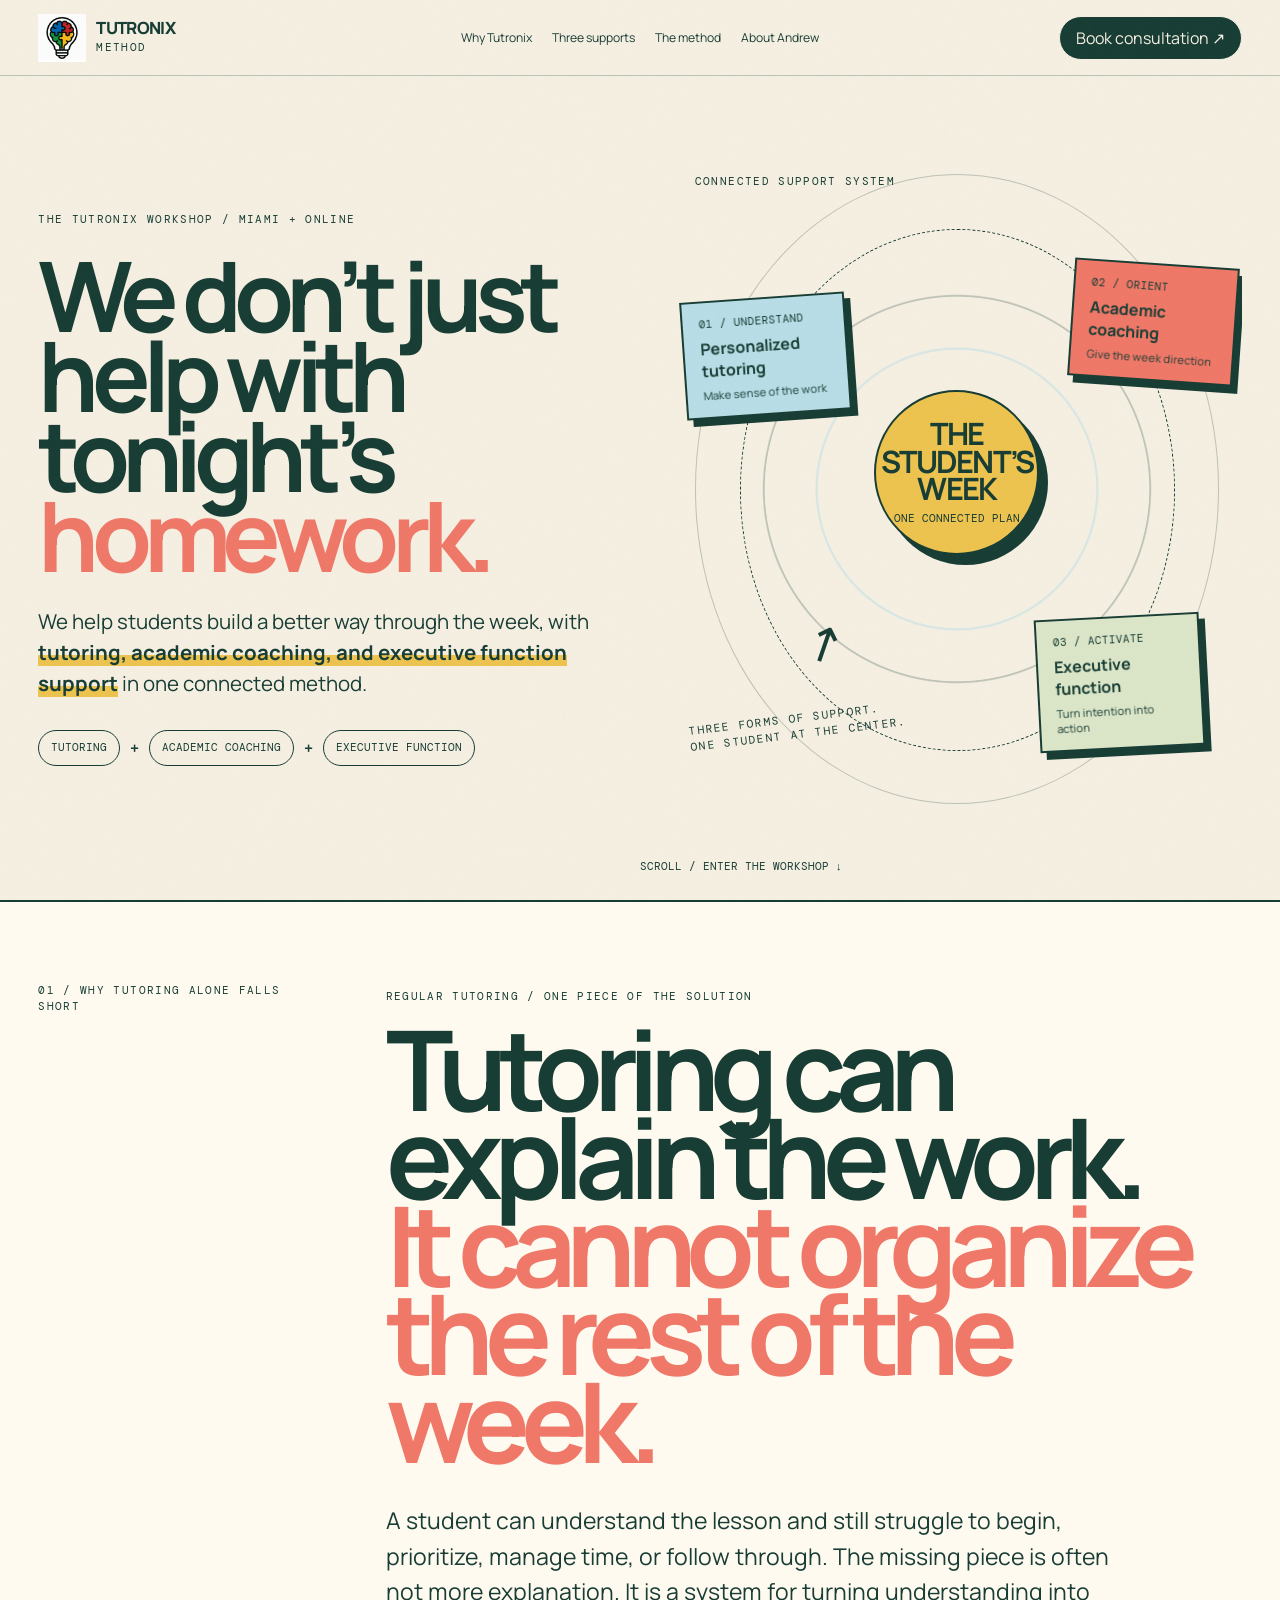
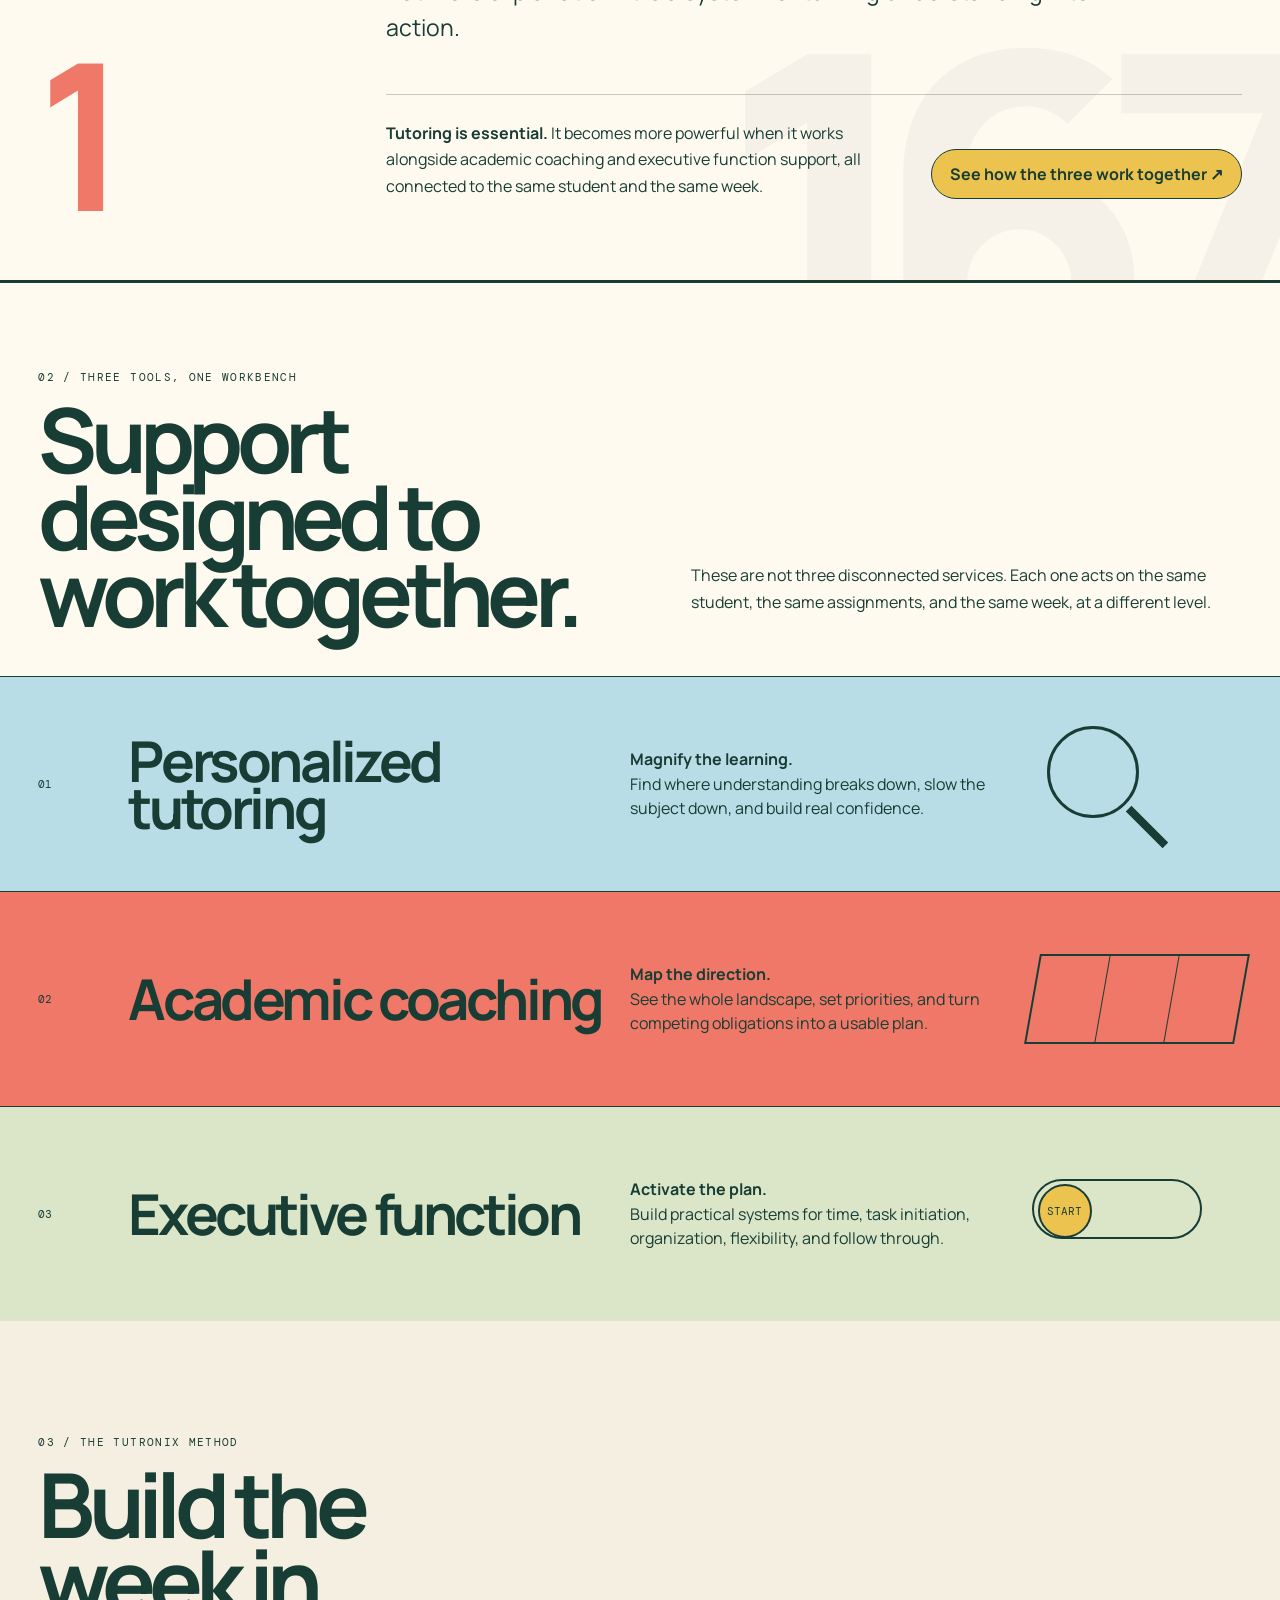
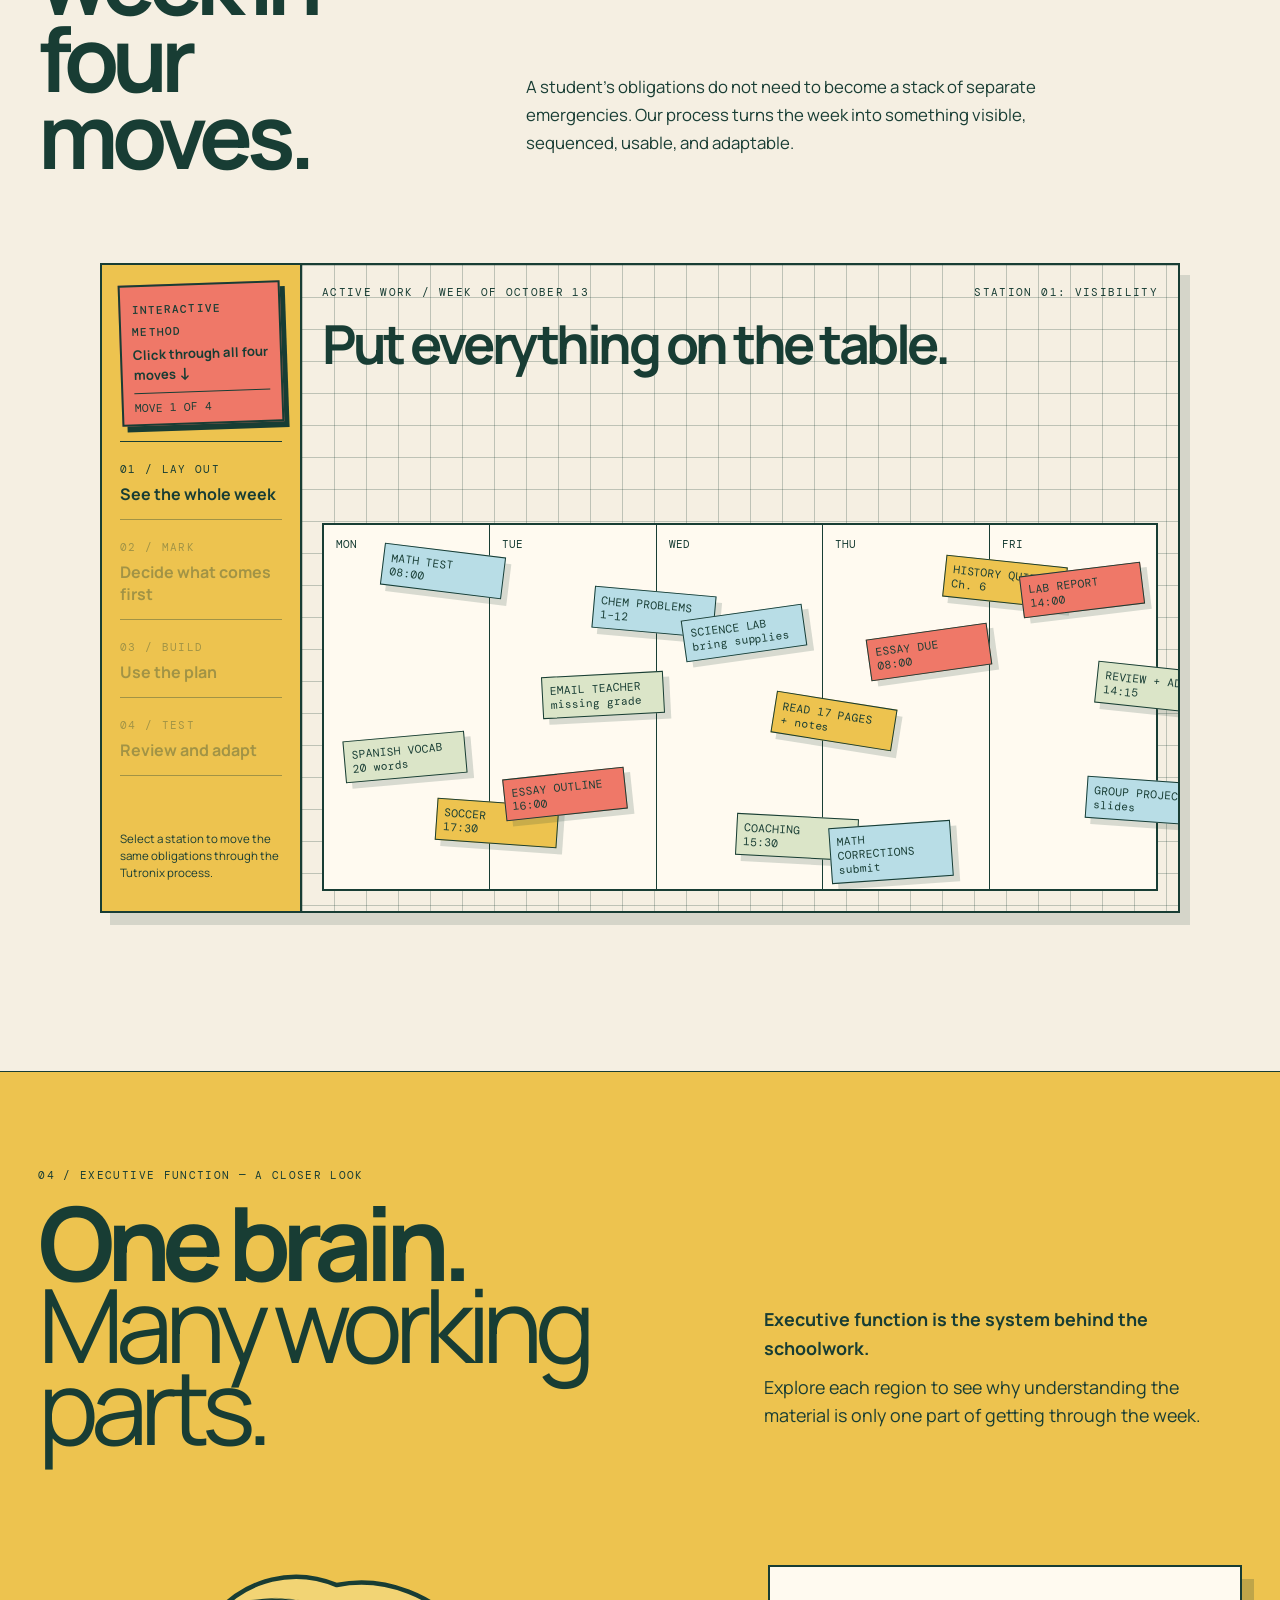
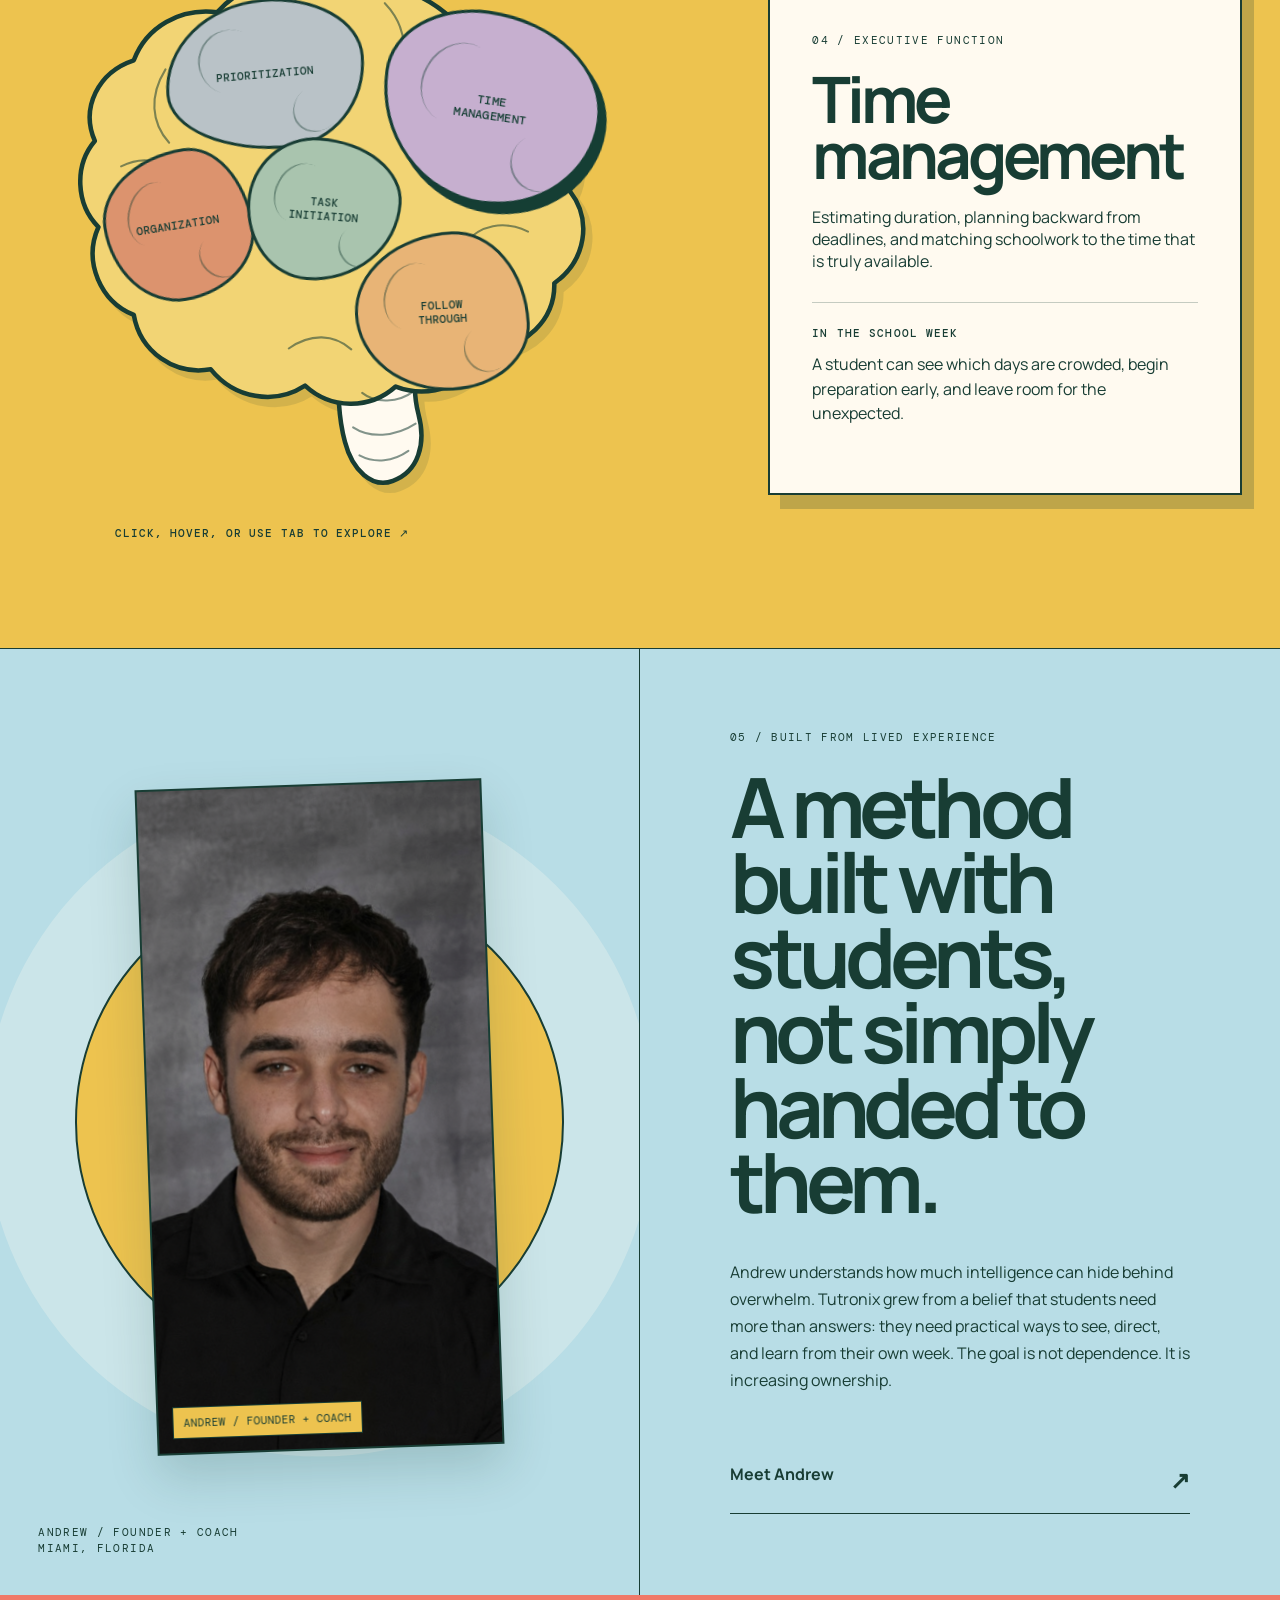
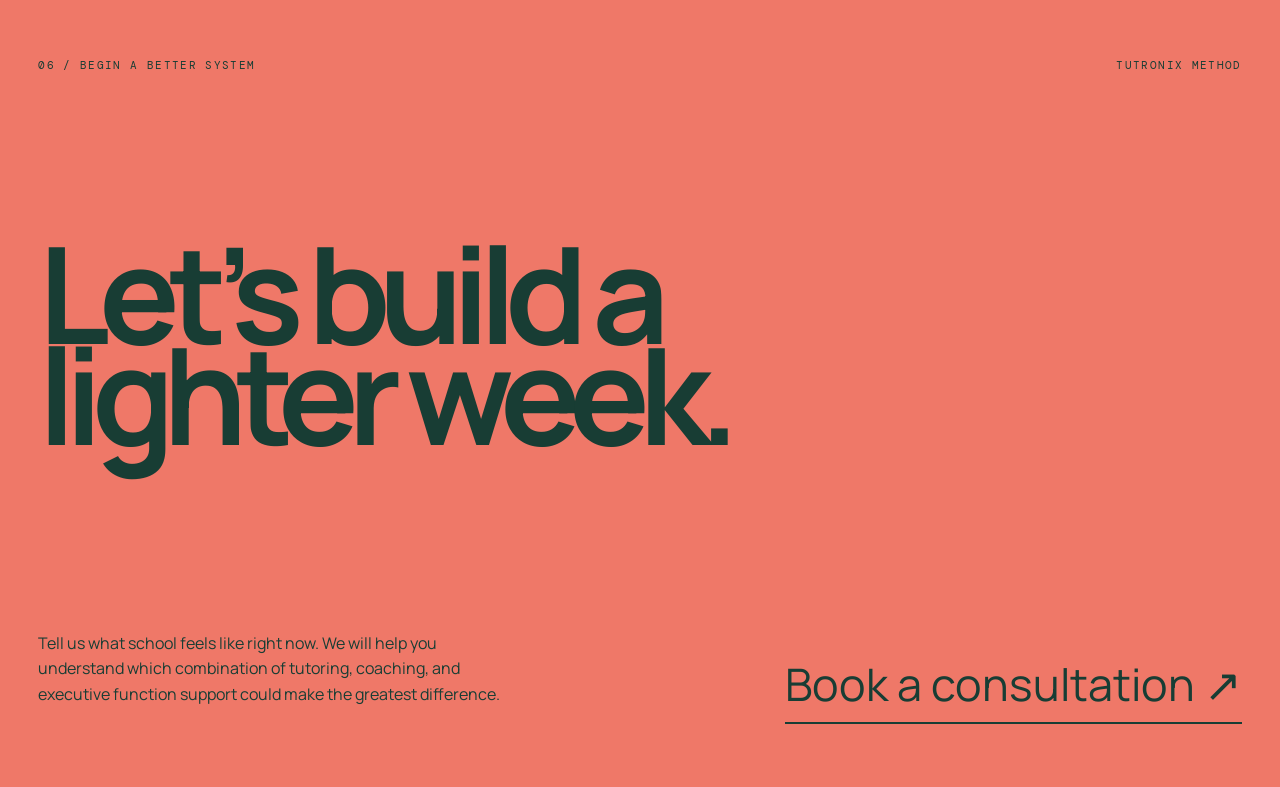
==== commit 158a5df5: "Remove hero line and system code" ====
--- a/index.html
+++ b/index.html
@@ -27,7 +27,7 @@
     *{box-sizing:border-box}html{scroll-behavior:smooth}body{margin:0;background:var(--cream);color:var(--ink);font-family:Manrope,sans-serif;overflow-x:hidden}a{color:inherit;text-decoration:none}button{font:inherit}.mono{font:400 .64rem/1.4 "DM Mono",monospace;text-transform:uppercase;letter-spacing:.12em}
     body:after{content:"";position:fixed;inset:0;pointer-events:none;z-index:100;opacity:.1;background-image:url("data:image/svg+xml,%3Csvg viewBox='0 0 180 180' xmlns='http://www.w3.org/2000/svg'%3E%3Cfilter id='n'%3E%3CfeTurbulence type='fractalNoise' baseFrequency='.9' numOctaves='3' stitchTiles='stitch'/%3E%3C/filter%3E%3Crect width='100%25' height='100%25' filter='url(%23n)' opacity='.16'/%3E%3C/svg%3E")}
     nav{height:76px;display:grid;grid-template-columns:1fr auto 1fr;align-items:center;padding:0 3vw;border-bottom:1px solid var(--line);position:absolute;width:100%;z-index:30}.brand{font-weight:800;font-size:1.05rem;letter-spacing:-.04em;display:flex;align-items:center;gap:10px;width:max-content}.brand img{width:48px;height:48px;object-fit:contain;mix-blend-mode:multiply}.brand-word{line-height:.84}.brand small{font:400 .46rem "DM Mono";display:block;letter-spacing:.12em;margin-top:5px}.nav-mid{display:flex;gap:20px;font-size:.76rem}.nav-cta{justify-self:end;border:1px solid;border-radius:100px;padding:10px 16px;background:var(--ink);color:var(--cream);transition:.25s}.nav-cta:hover{background:var(--coral);color:var(--ink)}
-    main{display:flex;flex-direction:column}.hero{order:1;min-height:100svh;padding:110px 3vw 32px;display:grid;grid-template-columns:1fr 1fr;gap:5vw;position:relative}.hero-copy{display:flex;flex-direction:column;justify-content:center;position:relative;z-index:2}.kicker{display:flex;align-items:center;gap:12px;margin-bottom:28px}.kicker:before{content:"";width:34px;border-top:1px solid}.hero h1{font-size:clamp(4.1rem,7.6vw,8.2rem);letter-spacing:-.08em;line-height:.82;margin:0;font-weight:700}.hero h1 em{font-style:normal;color:var(--coral)}.hero-lead{max-width:610px;font-size:clamp(1.1rem,1.6vw,1.45rem);line-height:1.5;margin:32px 0}.hero-lead b{background:linear-gradient(transparent 60%,var(--yellow) 60%)}.service-equation{display:flex;gap:8px;flex-wrap:wrap}.service-equation span{border:1px solid;border-radius:100px;padding:9px 12px;font:400 .6rem "DM Mono"}.service-equation b{padding:7px 2px}
+    main{display:flex;flex-direction:column}.hero{order:1;min-height:100svh;padding:110px 3vw 32px;display:grid;grid-template-columns:1fr 1fr;gap:5vw;position:relative}.hero-copy{display:flex;flex-direction:column;justify-content:center;position:relative;z-index:2}.kicker{display:flex;align-items:center;margin-bottom:28px}.hero h1{font-size:clamp(4.1rem,7.6vw,8.2rem);letter-spacing:-.08em;line-height:.82;margin:0;font-weight:700}.hero h1 em{font-style:normal;color:var(--coral)}.hero-lead{max-width:610px;font-size:clamp(1.1rem,1.6vw,1.45rem);line-height:1.5;margin:32px 0}.hero-lead b{background:linear-gradient(transparent 60%,var(--yellow) 60%)}.service-equation{display:flex;gap:8px;flex-wrap:wrap}.service-equation span{border:1px solid;border-radius:100px;padding:9px 12px;font:400 .6rem "DM Mono"}.service-equation b{padding:7px 2px}
     .argument{order:2;min-height:88vh;background:var(--paper);color:var(--ink);padding:9vh 3vw;display:grid;grid-template-columns:.48fr 1.52fr;gap:6vw;border-top:2px solid var(--ink);border-bottom:2px solid var(--ink);position:relative;overflow:hidden}.argument:before{content:"167";position:absolute;right:-.04em;bottom:-.25em;font-size:clamp(17rem,36vw,39rem);font-weight:800;line-height:.8;letter-spacing:-.12em;color:rgba(24,61,52,.045);pointer-events:none}.argument-mark{display:flex;flex-direction:column;justify-content:space-between;position:relative;z-index:2}.argument-mark strong{font-size:clamp(7rem,16vw,17rem);letter-spacing:-.1em;line-height:.65;color:var(--coral)}.argument-copy{align-self:center;position:relative;z-index:2}.argument h2{font-size:clamp(4rem,8.7vw,9.3rem);line-height:.79;letter-spacing:-.085em;margin:20px 0 38px;max-width:1250px}.argument h2 span{display:block;color:var(--coral)}.argument-lead{font-size:clamp(1.15rem,1.8vw,1.55rem);line-height:1.55;max-width:760px}.argument-resolution{margin-top:48px;border-top:1px solid var(--line);padding-top:25px;display:grid;grid-template-columns:1fr auto;gap:30px;align-items:end}.argument-resolution p{max-width:630px;line-height:1.65;margin:0}.argument-resolution a{border:1px solid var(--ink);border-radius:100px;padding:13px 18px;white-space:nowrap;background:var(--yellow);color:var(--ink);font-weight:700}.tools{order:3}.method{order:4}.brain-section{order:5}.brain-head>div>.mono{font-size:0!important}.brain-head>div>.mono:after{content:"04 / Executive function — A closer look";font:400 max(.7rem,11px)/1.4 "DM Mono";letter-spacing:.12em}.story{order:6}.final{order:7}
     .orbit{position:relative;align-self:center;height:76vh;max-height:690px;overflow:hidden}.orbit:before{content:"";position:absolute;inset:4%;border:1px solid var(--line);border-radius:50%;background:radial-gradient(circle at center,var(--paper) 0 17%,transparent 17.3%),radial-gradient(circle at center,transparent 0 34%,rgba(184,221,230,.48) 34.2% 34.5%,transparent 34.8%),radial-gradient(circle at center,transparent 0 47%,rgba(24,61,52,.24) 47.2% 47.4%,transparent 47.7%)}.orbit:after{content:"";position:absolute;width:76%;height:76%;left:12%;top:12%;border:1px dashed var(--ink);border-radius:50%;animation:spin 38s linear infinite}.orbit-label{position:absolute;top:4%;left:4%}.orbit-id{position:absolute;top:4%;right:4%}.orbit-core{position:absolute;z-index:4;width:29%;aspect-ratio:1;border-radius:50%;left:35.5%;top:35.5%;background:var(--yellow);border:2px solid;display:grid;place-items:center;text-align:center;box-shadow:9px 10px 0 var(--ink)}.orbit-core b{display:block;font-size:clamp(1.25rem,2.4vw,2.6rem);letter-spacing:-.06em;line-height:.9}.orbit-core span{font:400 .53rem "DM Mono";margin-top:8px;display:block}.orbiter{position:absolute;z-index:5;width:29%;min-height:96px;border:2px solid;background:var(--paper);padding:14px 16px;box-shadow:6px 7px 0 var(--ink);animation:float 5s ease-in-out infinite}.orbiter span{font:400 .53rem "DM Mono";display:block;margin-bottom:7px}.orbiter b{font-size:1rem;line-height:1.05}.orbiter small{display:block;margin-top:6px;font-size:.68rem}.orb-one{left:2%;top:22%;background:var(--blue);transform:rotate(-4deg)}.orb-two{right:1%;top:17%;background:var(--coral);transform:rotate(4deg);animation-delay:-1.5s}.orb-three{right:7%;bottom:12%;background:var(--mint);transform:rotate(-3deg);animation-delay:-3s}.orbit-note{position:absolute;left:3%;bottom:13%;font-size:.72rem;transform:rotate(-7deg)}.orbit-arrow{position:absolute;left:23%;bottom:23%;font-size:3rem;transform:rotate(-26deg)}@keyframes spin{to{transform:rotate(360deg)}}@keyframes float{50%{translate:0 -10px}}.scroll-mark{position:absolute;bottom:27px;left:50%;font:400 .58rem "DM Mono"}
     .clarity{padding:11vh 3vw 13vh;border-top:1px solid;background:var(--paper)}.clarity-head{display:grid;grid-template-columns:.65fr 1.35fr;gap:8vw;align-items:end}.clarity h2{font-size:clamp(3.6rem,7.5vw,8rem);letter-spacing:-.08em;line-height:.84;margin:18px 0 0}.clarity h2 span{color:var(--coral)}.clarity-head p{font-size:clamp(1.2rem,2vw,2rem);line-height:1.3;margin:0 0 8px}.gap-diagram{display:grid;grid-template-columns:1fr .75fr 1fr;margin-top:9vh;border:2px solid;min-height:430px}.gap-side{padding:28px;display:flex;flex-direction:column;justify-content:space-between}.gap-side.know{background:var(--blue)}.gap-side.done{background:var(--yellow)}.gap-side strong{font-size:clamp(3rem,6vw,7rem);line-height:.8;letter-spacing:-.07em}.gap-side p{max-width:320px;line-height:1.5}.gap-middle{background:var(--coral);border-left:2px solid;border-right:2px solid;padding:24px;display:flex;flex-direction:column;justify-content:space-between;position:relative;overflow:hidden}.gap-middle h3{font-size:clamp(2rem,3.5vw,3.7rem);line-height:.9;letter-spacing:-.06em;margin:0}.frictions{display:flex;flex-wrap:wrap;gap:7px}.frictions span{background:var(--paper);border:1px solid;padding:7px 9px;font:400 .55rem "DM Mono";transform:rotate(var(--r))}.bridge{grid-column:1/-1;border-top:2px solid;background:var(--ink);color:var(--paper);padding:18px 24px;display:grid;grid-template-columns:auto 1fr auto;align-items:center;gap:25px}.bridge-line{height:2px;background:rgba(255,250,240,.48);position:relative;overflow:visible}.bridge-line:after{content:"";position:absolute;right:0;top:-5px;border:6px solid transparent;border-left-color:var(--paper);animation:arrowPulse 2.8s ease-in-out infinite}.bridge-line:before{content:"";position:absolute;z-index:2;width:11px;height:11px;top:-4.5px;left:0;border-radius:50%;background:var(--yellow);box-shadow:0 0 0 4px rgba(237,195,79,.2);animation:travelPath 3.6s cubic-bezier(.5,0,.35,1) infinite}.bridge b{font-size:1rem}@keyframes travelPath{0%{left:0;opacity:0}10%{opacity:1}88%{opacity:1}100%{left:calc(100% - 10px);opacity:0}}@keyframes arrowPulse{50%{transform:translateX(5px)}}
@@ -67,7 +67,7 @@
   <main>
     <section class="hero">
       <div class="hero-copy"><div class="kicker mono">The Tutronix Workshop / Miami + online</div><h1>We don’t just help with tonight’s <em>homework.</em></h1><p class="hero-lead">We help students build a better way through the week, with <b>tutoring, academic coaching, and executive function support</b> in one connected method.</p><div class="service-equation"><span>TUTORING</span><b>+</b><span>ACADEMIC COACHING</span><b>+</b><span>EXECUTIVE FUNCTION</span></div></div>
-      <div class="orbit" aria-label="Tutoring, academic coaching, and executive function support orbiting one connected student plan"><span class="orbit-label mono">Connected support system</span><span class="orbit-id mono">SYS–03</span><div class="orbit-core"><div><b>THE<br>STUDENT’S<br>WEEK</b><span>ONE CONNECTED PLAN</span></div></div><div class="orbiter orb-one"><span>01 / UNDERSTAND</span><b>Personalized tutoring</b><small>Make sense of the work</small></div><div class="orbiter orb-two"><span>02 / ORIENT</span><b>Academic coaching</b><small>Give the week direction</small></div><div class="orbiter orb-three"><span>03 / ACTIVATE</span><b>Executive function</b><small>Turn intention into action</small></div><div class="orbit-note mono">Three forms of support.<br>One student at the center.</div><div class="orbit-arrow">↗︎</div></div>
+      <div class="orbit" aria-label="Tutoring, academic coaching, and executive function support orbiting one connected student plan"><span class="orbit-label mono">Connected support system</span><div class="orbit-core"><div><b>THE<br>STUDENT’S<br>WEEK</b><span>ONE CONNECTED PLAN</span></div></div><div class="orbiter orb-one"><span>01 / UNDERSTAND</span><b>Personalized tutoring</b><small>Make sense of the work</small></div><div class="orbiter orb-two"><span>02 / ORIENT</span><b>Academic coaching</b><small>Give the week direction</small></div><div class="orbiter orb-three"><span>03 / ACTIVATE</span><b>Executive function</b><small>Turn intention into action</small></div><div class="orbit-note mono">Three forms of support.<br>One student at the center.</div><div class="orbit-arrow">↗︎</div></div>
       <span class="scroll-mark">SCROLL / ENTER THE WORKSHOP ↓︎</span>
     </section>
     <section class="argument" id="why-tutronix"><aside class="argument-mark"><span class="mono">01 / Why tutoring alone falls short</span><strong>1</strong></aside><div class="argument-copy"><span class="mono">Regular tutoring / One piece of the solution</span><h2>Tutoring can explain the work.<span>It cannot organize the rest of the week.</span></h2><p class="argument-lead">A student can understand the lesson and still struggle to begin, prioritize, manage time, or follow through. The missing piece is often not more explanation. It is a system for turning understanding into action.</p><div class="argument-resolution"><p><b>Tutoring is essential.</b> It becomes more powerful when it works alongside academic coaching and executive function support, all connected to the same student and the same week.</p><a href="#support">See how the three work together ↗︎</a></div></div></section>
@@ -92,6 +92,7 @@
   </main>
   <dialog class="consult-dialog" id="consultation" aria-labelledby="consultTitle"><div class="consult-grid"><aside class="consult-intro"><div><span class="mono">Start the conversation / 01</span><h2 id="consultTitle">Let’s make the week feel lighter.</h2><p>Share a little about what school feels like right now. Andrew will read your note and personally follow up to find a useful next step.</p></div><div class="consult-note">NO PRESSURE. NO GENERIC SALES CALL.<br>JUST A CLEAR FIRST CONVERSATION.</div></aside><form class="consult-form" id="consultForm" action="https://formsubmit.co/ajax/tutronixmiami@gmail.com" method="POST"><button class="dialog-close" type="button" data-close-consult aria-label="Close consultation form">×</button><input type="hidden" name="_subject" value="New Tutronix consultation request"><input type="hidden" name="_template" value="table"><input type="hidden" name="_captcha" value="false"><input class="honey" type="text" name="_honey" tabindex="-1" autocomplete="off"><div class="form-row"><div class="field"><label for="consultName">YOUR NAME *</label><input id="consultName" name="Parent or guardian name" autocomplete="name" required></div><div class="field"><label for="consultEmail">EMAIL *</label><input id="consultEmail" name="email" type="email" autocomplete="email" required></div></div><div class="form-row"><div class="field"><label for="studentGrade">STUDENT’S GRADE</label><select id="studentGrade" name="Student grade"><option value="">Choose one</option><option>Elementary school</option><option>Middle school</option><option>High school</option><option>College</option><option>Other</option></select></div><div class="field"><label for="studentSchool">STUDENT’S SCHOOL</label><input id="studentSchool" name="Student school" autocomplete="organization" placeholder="School name"></div></div><div class="field"><label for="consultPhone">PHONE (OPTIONAL)</label><input id="consultPhone" name="Phone" type="tel" autocomplete="tel"></div><div class="field"><label for="consultMessage">WHAT DOES THE WEEK FEEL LIKE RIGHT NOW? *</label><textarea id="consultMessage" name="What school feels like right now" required placeholder="Missing assignments, late nights, test anxiety, trouble getting started…"></textarea></div><button class="submit-consult" type="submit"><span>SEND CONSULTATION REQUEST</span><span>↗︎</span></button><p class="form-status" id="formStatus" role="status" aria-live="polite"></p></form></div></dialog>
   <script>
+    document.getElementById('consultForm').action='https://formsubmit.co/ajax/076326d64ce92c8b7dc39c5c12c46f24';
     const reveal=new IntersectionObserver(es=>es.forEach(e=>e.isIntersecting&&e.target.classList.add('on')),{threshold:.15});document.querySelectorAll('.reveal').forEach(x=>reveal.observe(x));
     const stations=[...document.querySelectorAll('.station')],week=document.getElementById('week'),title=document.getElementById('methodTitle'),status=document.getElementById('status'),moveCount=document.getElementById('moveCount');
     const titles=['Put everything on the table.','Mark the few things that matter first.','Give every task a place and a next move.','Use what happened to improve the next week.'];
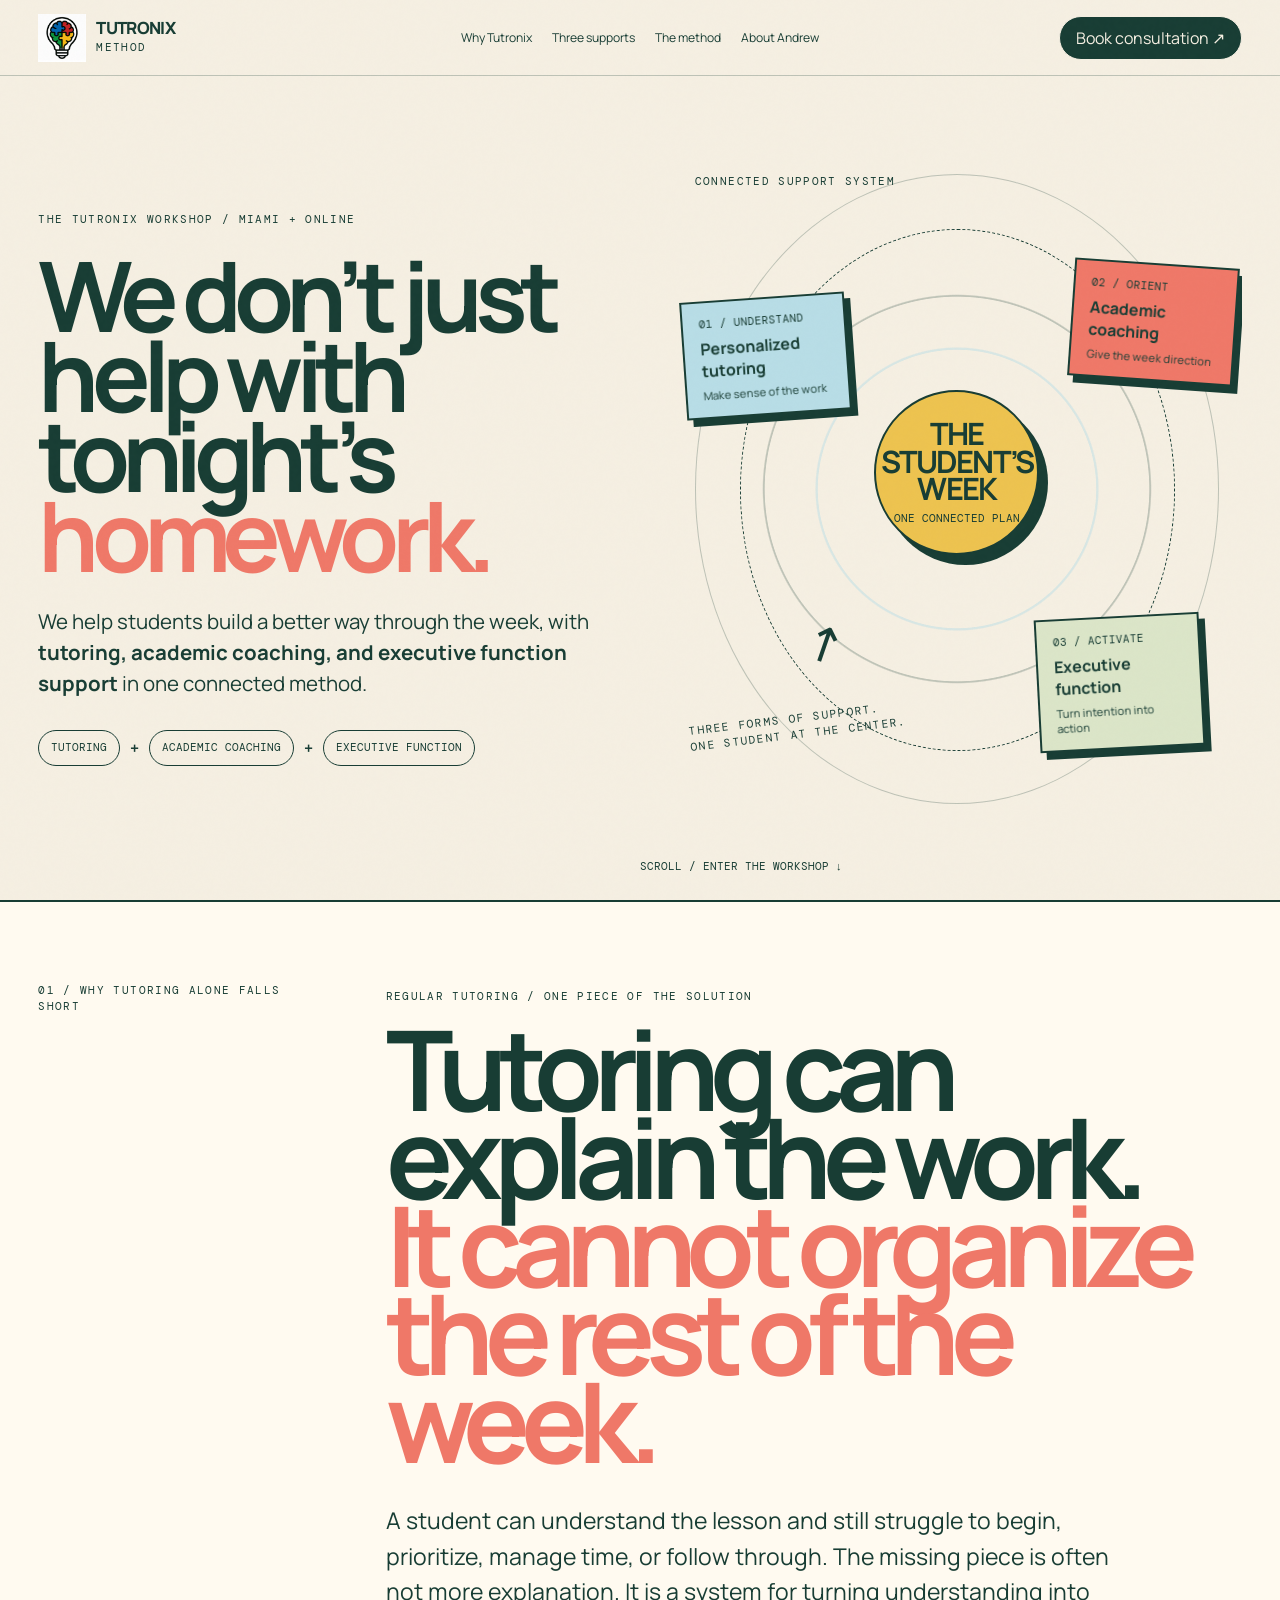
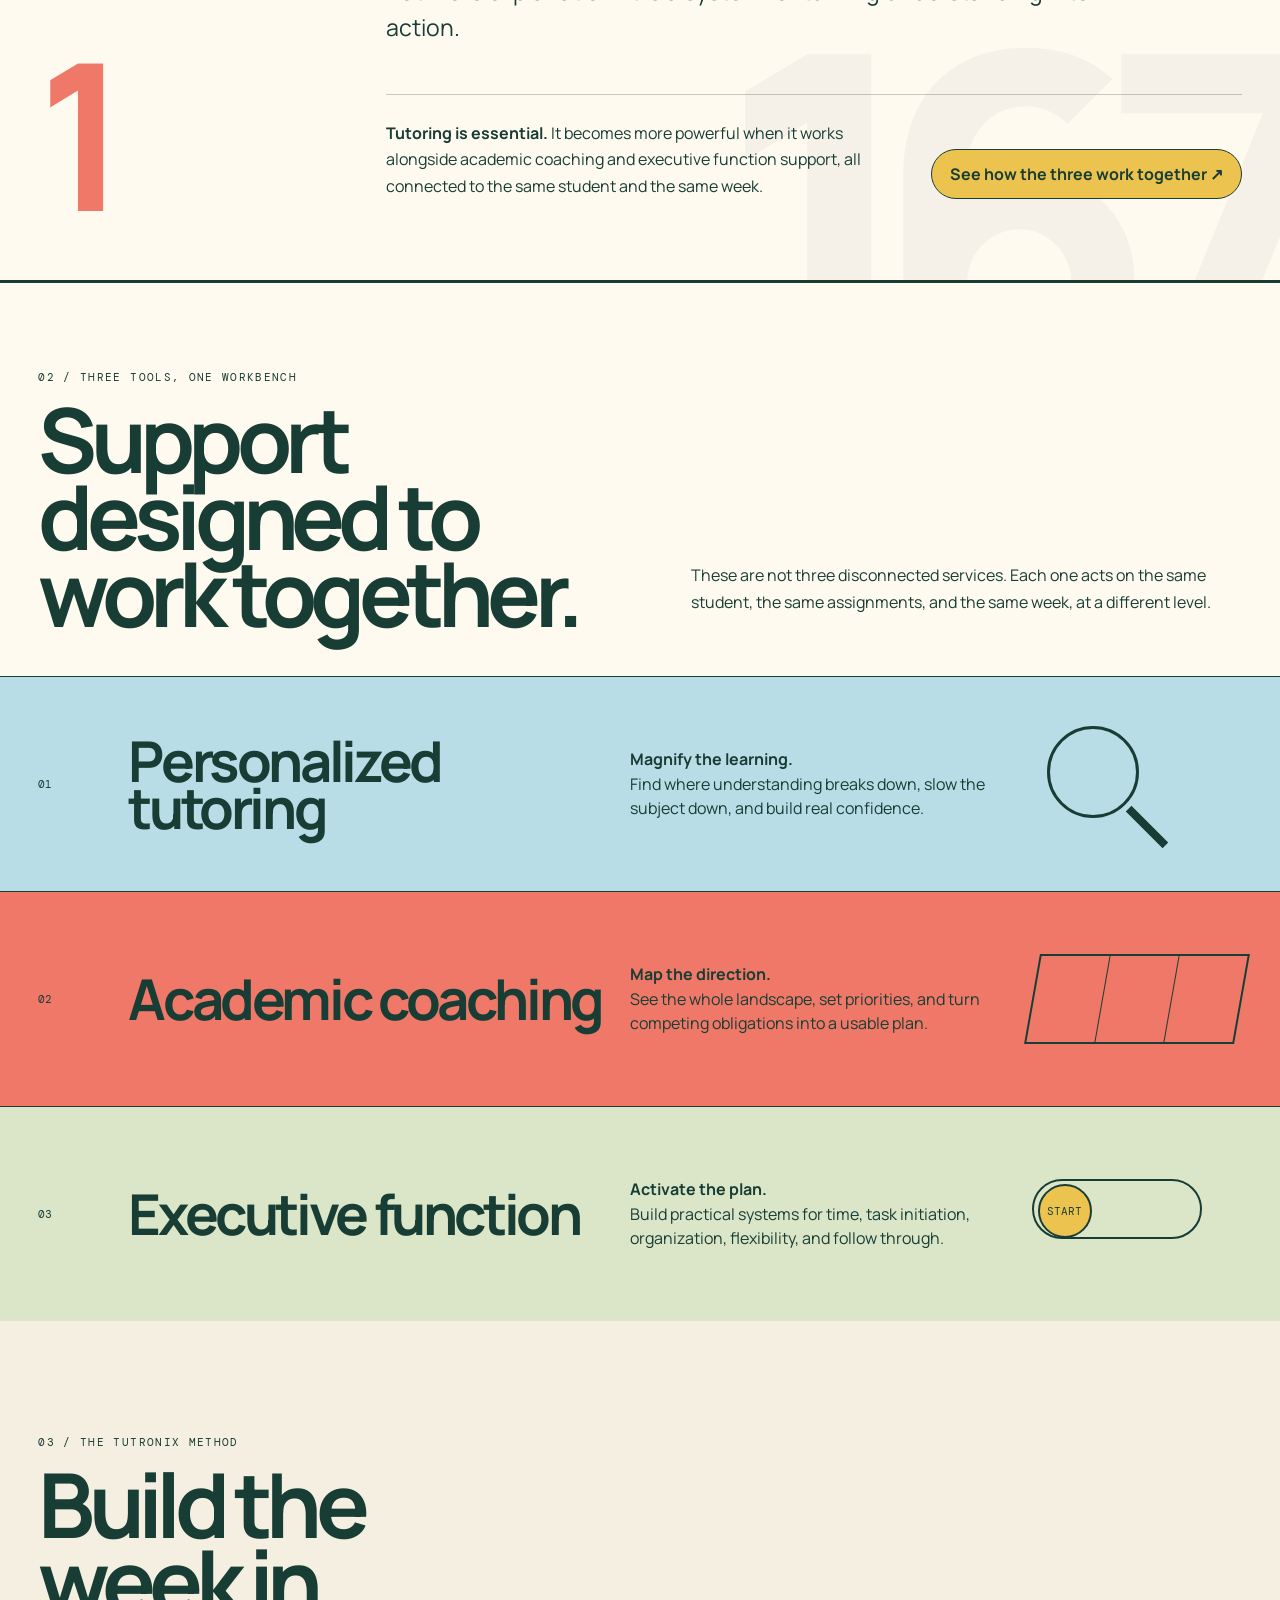
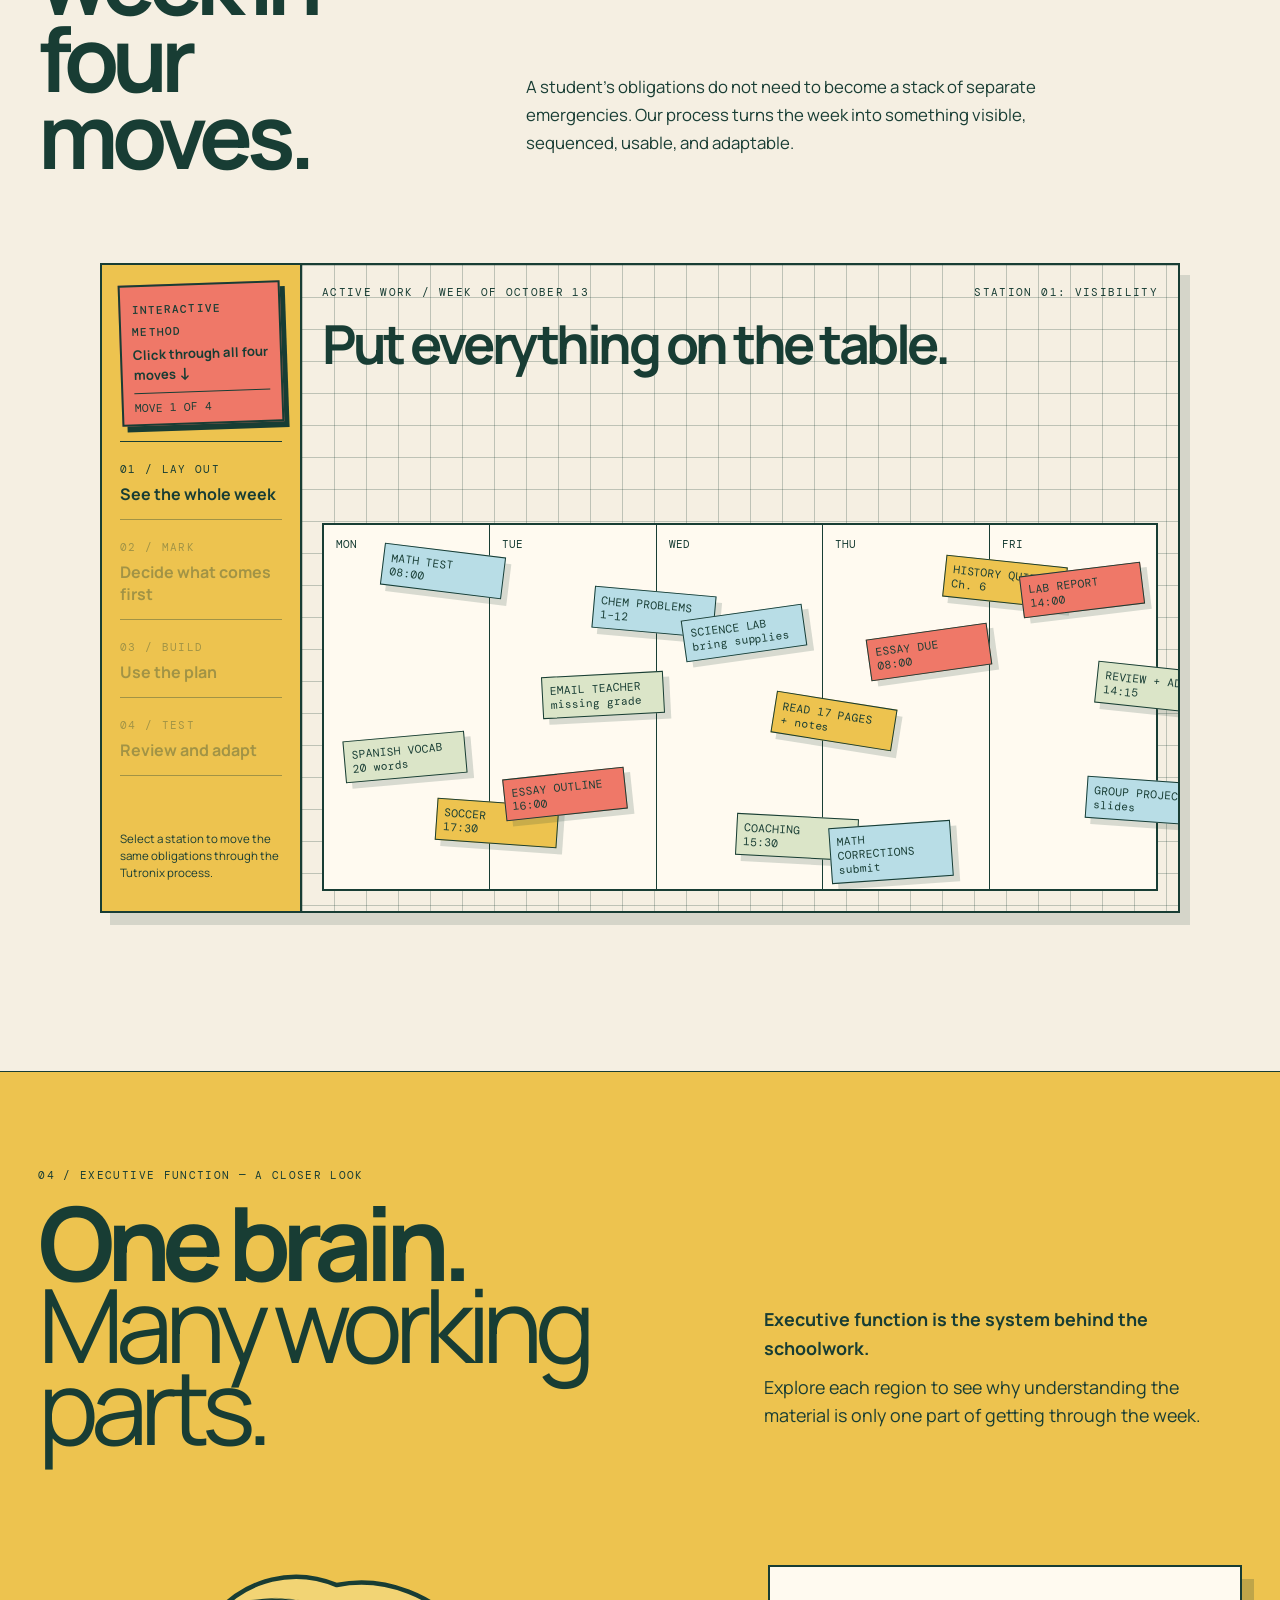
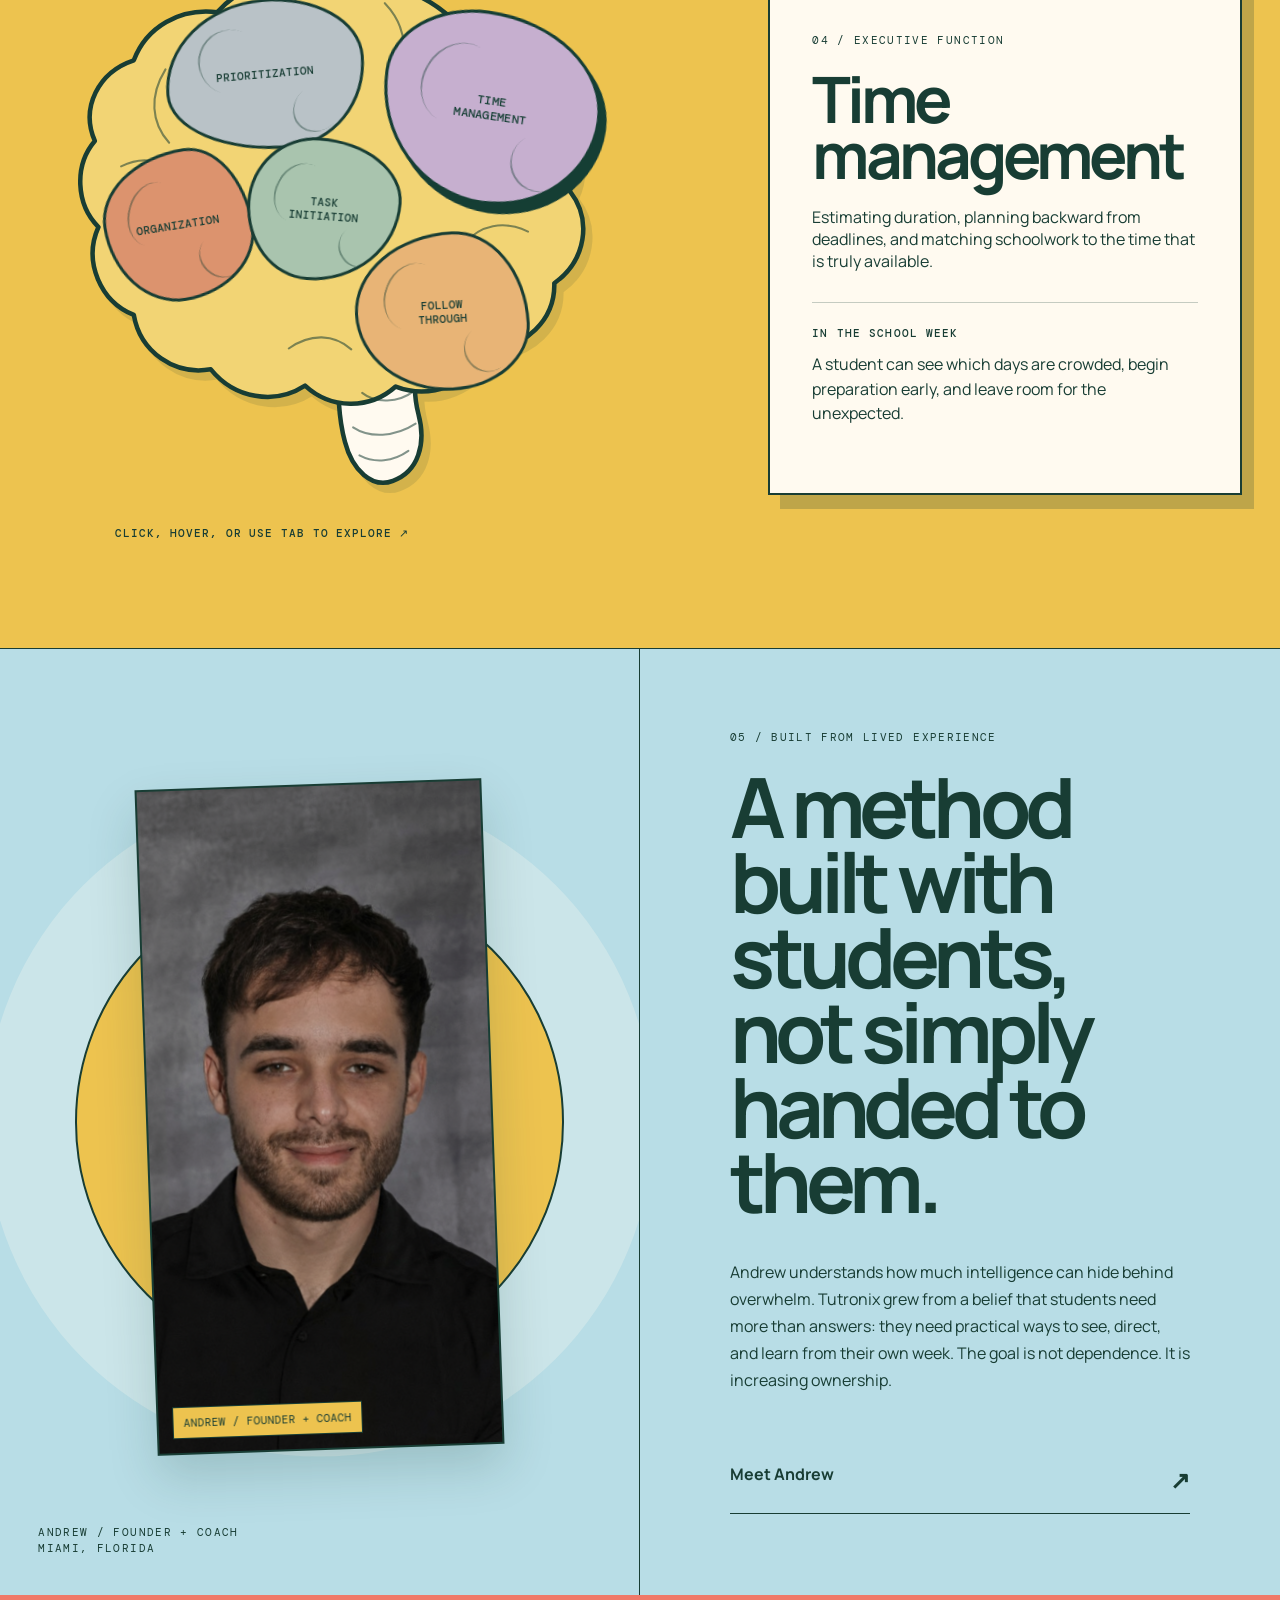
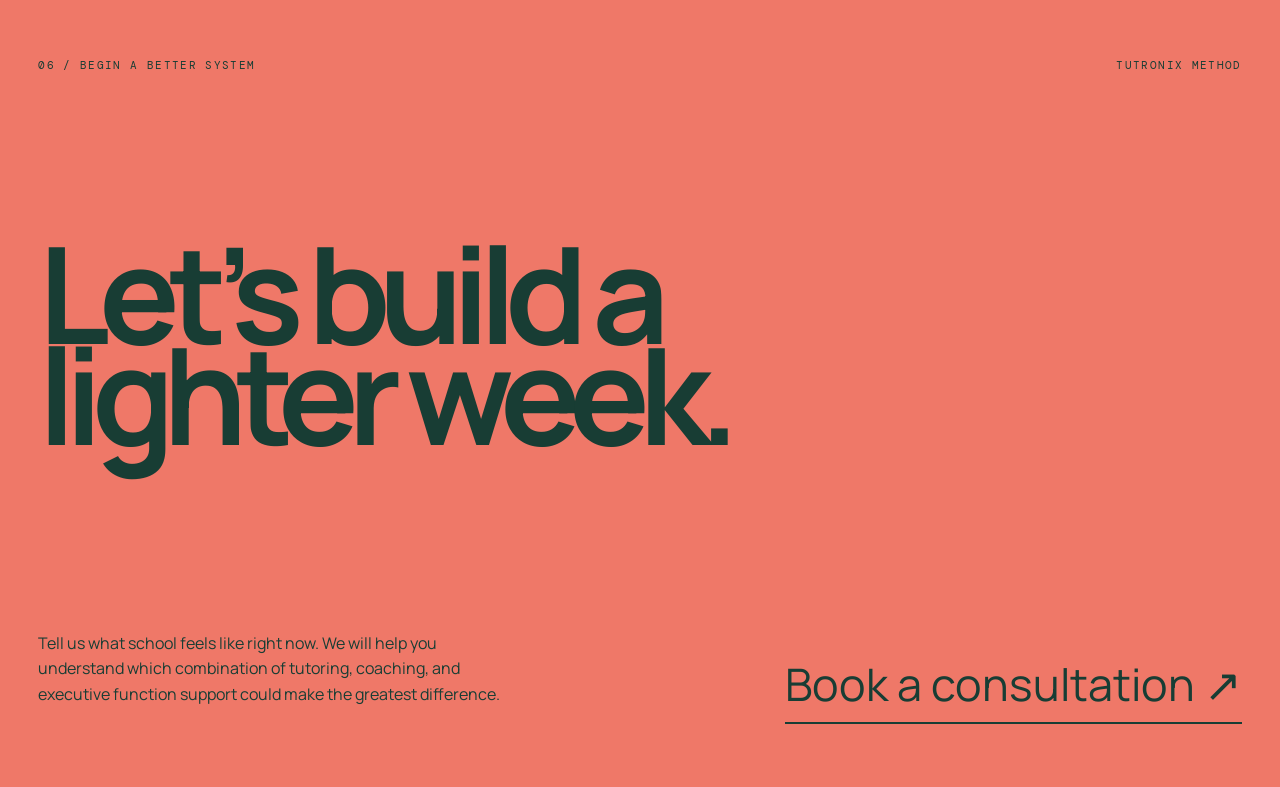
==== commit 06599e2a: "Remove hero text highlight" ====
--- a/index.html
+++ b/index.html
@@ -27,7 +27,7 @@
     *{box-sizing:border-box}html{scroll-behavior:smooth}body{margin:0;background:var(--cream);color:var(--ink);font-family:Manrope,sans-serif;overflow-x:hidden}a{color:inherit;text-decoration:none}button{font:inherit}.mono{font:400 .64rem/1.4 "DM Mono",monospace;text-transform:uppercase;letter-spacing:.12em}
     body:after{content:"";position:fixed;inset:0;pointer-events:none;z-index:100;opacity:.1;background-image:url("data:image/svg+xml,%3Csvg viewBox='0 0 180 180' xmlns='http://www.w3.org/2000/svg'%3E%3Cfilter id='n'%3E%3CfeTurbulence type='fractalNoise' baseFrequency='.9' numOctaves='3' stitchTiles='stitch'/%3E%3C/filter%3E%3Crect width='100%25' height='100%25' filter='url(%23n)' opacity='.16'/%3E%3C/svg%3E")}
     nav{height:76px;display:grid;grid-template-columns:1fr auto 1fr;align-items:center;padding:0 3vw;border-bottom:1px solid var(--line);position:absolute;width:100%;z-index:30}.brand{font-weight:800;font-size:1.05rem;letter-spacing:-.04em;display:flex;align-items:center;gap:10px;width:max-content}.brand img{width:48px;height:48px;object-fit:contain;mix-blend-mode:multiply}.brand-word{line-height:.84}.brand small{font:400 .46rem "DM Mono";display:block;letter-spacing:.12em;margin-top:5px}.nav-mid{display:flex;gap:20px;font-size:.76rem}.nav-cta{justify-self:end;border:1px solid;border-radius:100px;padding:10px 16px;background:var(--ink);color:var(--cream);transition:.25s}.nav-cta:hover{background:var(--coral);color:var(--ink)}
-    main{display:flex;flex-direction:column}.hero{order:1;min-height:100svh;padding:110px 3vw 32px;display:grid;grid-template-columns:1fr 1fr;gap:5vw;position:relative}.hero-copy{display:flex;flex-direction:column;justify-content:center;position:relative;z-index:2}.kicker{display:flex;align-items:center;margin-bottom:28px}.hero h1{font-size:clamp(4.1rem,7.6vw,8.2rem);letter-spacing:-.08em;line-height:.82;margin:0;font-weight:700}.hero h1 em{font-style:normal;color:var(--coral)}.hero-lead{max-width:610px;font-size:clamp(1.1rem,1.6vw,1.45rem);line-height:1.5;margin:32px 0}.hero-lead b{background:linear-gradient(transparent 60%,var(--yellow) 60%)}.service-equation{display:flex;gap:8px;flex-wrap:wrap}.service-equation span{border:1px solid;border-radius:100px;padding:9px 12px;font:400 .6rem "DM Mono"}.service-equation b{padding:7px 2px}
+    main{display:flex;flex-direction:column}.hero{order:1;min-height:100svh;padding:110px 3vw 32px;display:grid;grid-template-columns:1fr 1fr;gap:5vw;position:relative}.hero-copy{display:flex;flex-direction:column;justify-content:center;position:relative;z-index:2}.kicker{display:flex;align-items:center;margin-bottom:28px}.hero h1{font-size:clamp(4.1rem,7.6vw,8.2rem);letter-spacing:-.08em;line-height:.82;margin:0;font-weight:700}.hero h1 em{font-style:normal;color:var(--coral)}.hero-lead{max-width:610px;font-size:clamp(1.1rem,1.6vw,1.45rem);line-height:1.5;margin:32px 0}.hero-lead b{background:none}.service-equation{display:flex;gap:8px;flex-wrap:wrap}.service-equation span{border:1px solid;border-radius:100px;padding:9px 12px;font:400 .6rem "DM Mono"}.service-equation b{padding:7px 2px}
     .argument{order:2;min-height:88vh;background:var(--paper);color:var(--ink);padding:9vh 3vw;display:grid;grid-template-columns:.48fr 1.52fr;gap:6vw;border-top:2px solid var(--ink);border-bottom:2px solid var(--ink);position:relative;overflow:hidden}.argument:before{content:"167";position:absolute;right:-.04em;bottom:-.25em;font-size:clamp(17rem,36vw,39rem);font-weight:800;line-height:.8;letter-spacing:-.12em;color:rgba(24,61,52,.045);pointer-events:none}.argument-mark{display:flex;flex-direction:column;justify-content:space-between;position:relative;z-index:2}.argument-mark strong{font-size:clamp(7rem,16vw,17rem);letter-spacing:-.1em;line-height:.65;color:var(--coral)}.argument-copy{align-self:center;position:relative;z-index:2}.argument h2{font-size:clamp(4rem,8.7vw,9.3rem);line-height:.79;letter-spacing:-.085em;margin:20px 0 38px;max-width:1250px}.argument h2 span{display:block;color:var(--coral)}.argument-lead{font-size:clamp(1.15rem,1.8vw,1.55rem);line-height:1.55;max-width:760px}.argument-resolution{margin-top:48px;border-top:1px solid var(--line);padding-top:25px;display:grid;grid-template-columns:1fr auto;gap:30px;align-items:end}.argument-resolution p{max-width:630px;line-height:1.65;margin:0}.argument-resolution a{border:1px solid var(--ink);border-radius:100px;padding:13px 18px;white-space:nowrap;background:var(--yellow);color:var(--ink);font-weight:700}.tools{order:3}.method{order:4}.brain-section{order:5}.brain-head>div>.mono{font-size:0!important}.brain-head>div>.mono:after{content:"04 / Executive function — A closer look";font:400 max(.7rem,11px)/1.4 "DM Mono";letter-spacing:.12em}.story{order:6}.final{order:7}
     .orbit{position:relative;align-self:center;height:76vh;max-height:690px;overflow:hidden}.orbit:before{content:"";position:absolute;inset:4%;border:1px solid var(--line);border-radius:50%;background:radial-gradient(circle at center,var(--paper) 0 17%,transparent 17.3%),radial-gradient(circle at center,transparent 0 34%,rgba(184,221,230,.48) 34.2% 34.5%,transparent 34.8%),radial-gradient(circle at center,transparent 0 47%,rgba(24,61,52,.24) 47.2% 47.4%,transparent 47.7%)}.orbit:after{content:"";position:absolute;width:76%;height:76%;left:12%;top:12%;border:1px dashed var(--ink);border-radius:50%;animation:spin 38s linear infinite}.orbit-label{position:absolute;top:4%;left:4%}.orbit-id{position:absolute;top:4%;right:4%}.orbit-core{position:absolute;z-index:4;width:29%;aspect-ratio:1;border-radius:50%;left:35.5%;top:35.5%;background:var(--yellow);border:2px solid;display:grid;place-items:center;text-align:center;box-shadow:9px 10px 0 var(--ink)}.orbit-core b{display:block;font-size:clamp(1.25rem,2.4vw,2.6rem);letter-spacing:-.06em;line-height:.9}.orbit-core span{font:400 .53rem "DM Mono";margin-top:8px;display:block}.orbiter{position:absolute;z-index:5;width:29%;min-height:96px;border:2px solid;background:var(--paper);padding:14px 16px;box-shadow:6px 7px 0 var(--ink);animation:float 5s ease-in-out infinite}.orbiter span{font:400 .53rem "DM Mono";display:block;margin-bottom:7px}.orbiter b{font-size:1rem;line-height:1.05}.orbiter small{display:block;margin-top:6px;font-size:.68rem}.orb-one{left:2%;top:22%;background:var(--blue);transform:rotate(-4deg)}.orb-two{right:1%;top:17%;background:var(--coral);transform:rotate(4deg);animation-delay:-1.5s}.orb-three{right:7%;bottom:12%;background:var(--mint);transform:rotate(-3deg);animation-delay:-3s}.orbit-note{position:absolute;left:3%;bottom:13%;font-size:.72rem;transform:rotate(-7deg)}.orbit-arrow{position:absolute;left:23%;bottom:23%;font-size:3rem;transform:rotate(-26deg)}@keyframes spin{to{transform:rotate(360deg)}}@keyframes float{50%{translate:0 -10px}}.scroll-mark{position:absolute;bottom:27px;left:50%;font:400 .58rem "DM Mono"}
     .clarity{padding:11vh 3vw 13vh;border-top:1px solid;background:var(--paper)}.clarity-head{display:grid;grid-template-columns:.65fr 1.35fr;gap:8vw;align-items:end}.clarity h2{font-size:clamp(3.6rem,7.5vw,8rem);letter-spacing:-.08em;line-height:.84;margin:18px 0 0}.clarity h2 span{color:var(--coral)}.clarity-head p{font-size:clamp(1.2rem,2vw,2rem);line-height:1.3;margin:0 0 8px}.gap-diagram{display:grid;grid-template-columns:1fr .75fr 1fr;margin-top:9vh;border:2px solid;min-height:430px}.gap-side{padding:28px;display:flex;flex-direction:column;justify-content:space-between}.gap-side.know{background:var(--blue)}.gap-side.done{background:var(--yellow)}.gap-side strong{font-size:clamp(3rem,6vw,7rem);line-height:.8;letter-spacing:-.07em}.gap-side p{max-width:320px;line-height:1.5}.gap-middle{background:var(--coral);border-left:2px solid;border-right:2px solid;padding:24px;display:flex;flex-direction:column;justify-content:space-between;position:relative;overflow:hidden}.gap-middle h3{font-size:clamp(2rem,3.5vw,3.7rem);line-height:.9;letter-spacing:-.06em;margin:0}.frictions{display:flex;flex-wrap:wrap;gap:7px}.frictions span{background:var(--paper);border:1px solid;padding:7px 9px;font:400 .55rem "DM Mono";transform:rotate(var(--r))}.bridge{grid-column:1/-1;border-top:2px solid;background:var(--ink);color:var(--paper);padding:18px 24px;display:grid;grid-template-columns:auto 1fr auto;align-items:center;gap:25px}.bridge-line{height:2px;background:rgba(255,250,240,.48);position:relative;overflow:visible}.bridge-line:after{content:"";position:absolute;right:0;top:-5px;border:6px solid transparent;border-left-color:var(--paper);animation:arrowPulse 2.8s ease-in-out infinite}.bridge-line:before{content:"";position:absolute;z-index:2;width:11px;height:11px;top:-4.5px;left:0;border-radius:50%;background:var(--yellow);box-shadow:0 0 0 4px rgba(237,195,79,.2);animation:travelPath 3.6s cubic-bezier(.5,0,.35,1) infinite}.bridge b{font-size:1rem}@keyframes travelPath{0%{left:0;opacity:0}10%{opacity:1}88%{opacity:1}100%{left:calc(100% - 10px);opacity:0}}@keyframes arrowPulse{50%{transform:translateX(5px)}}
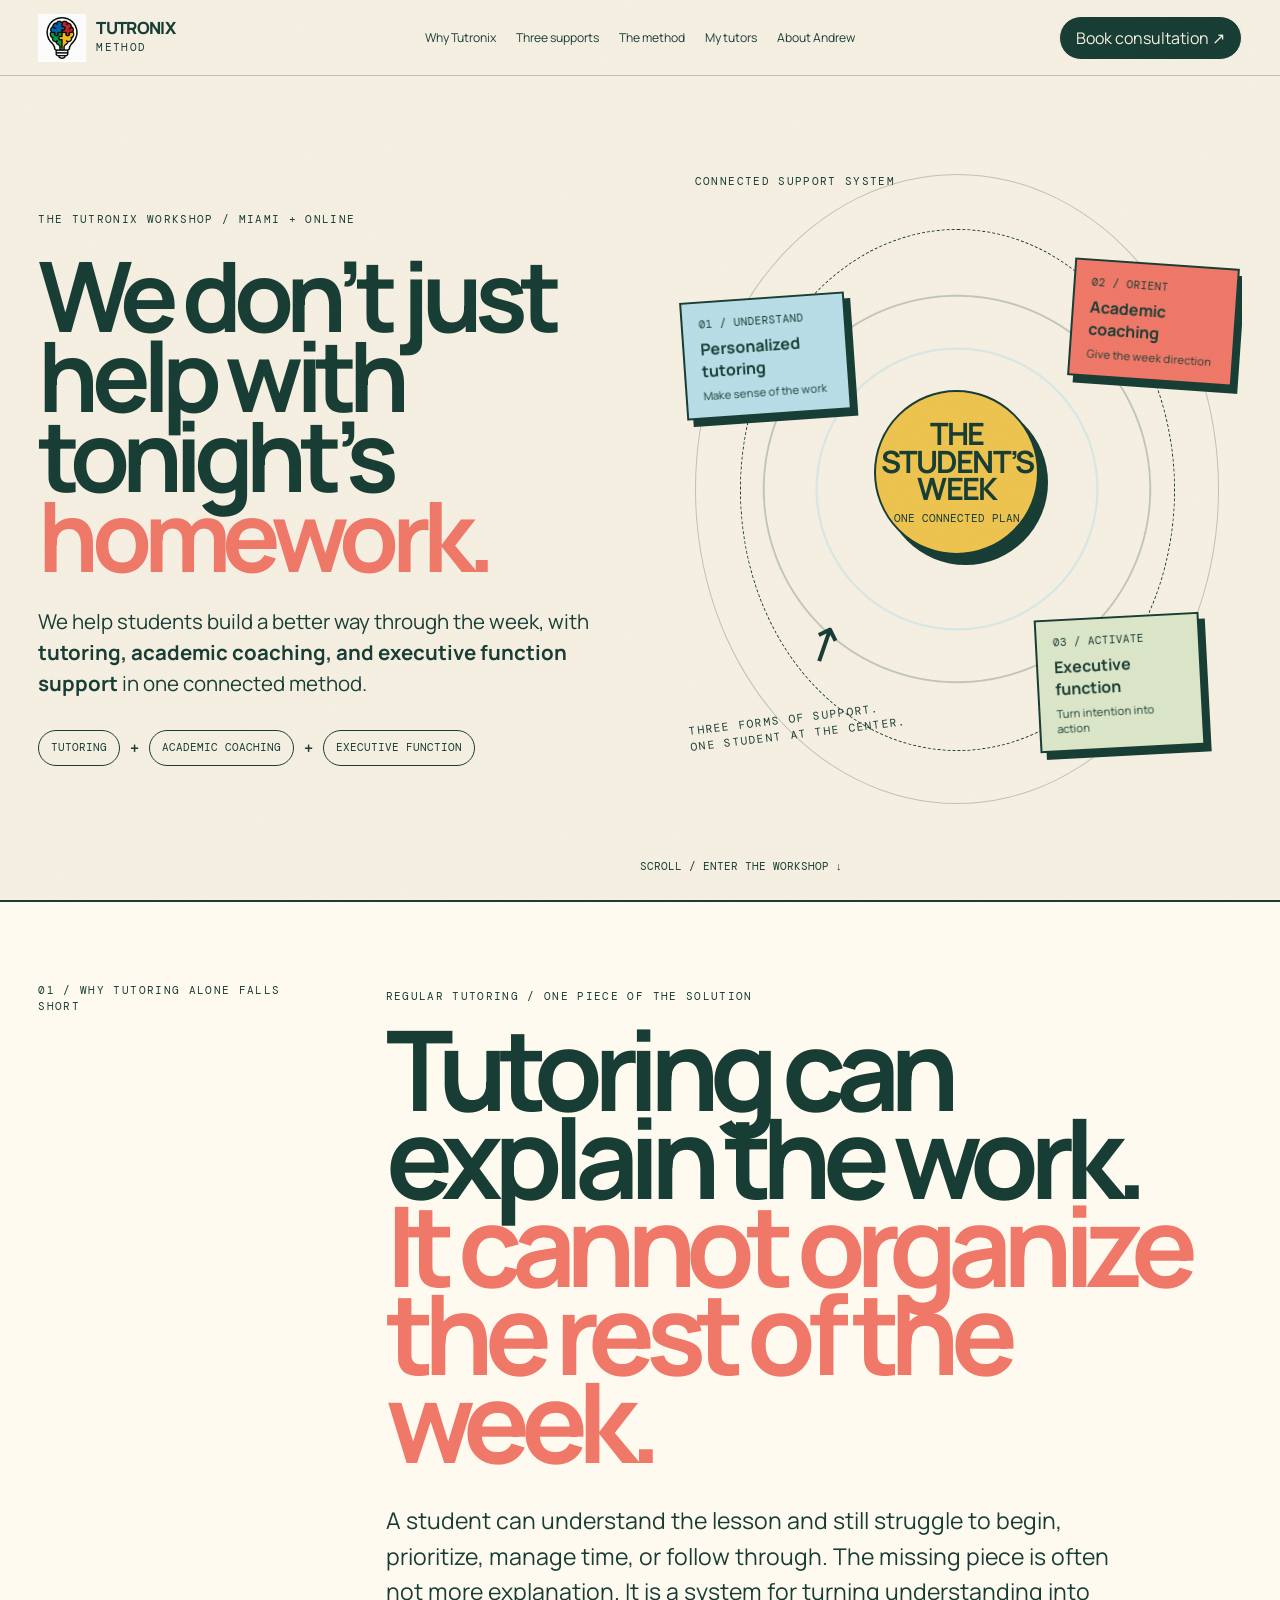
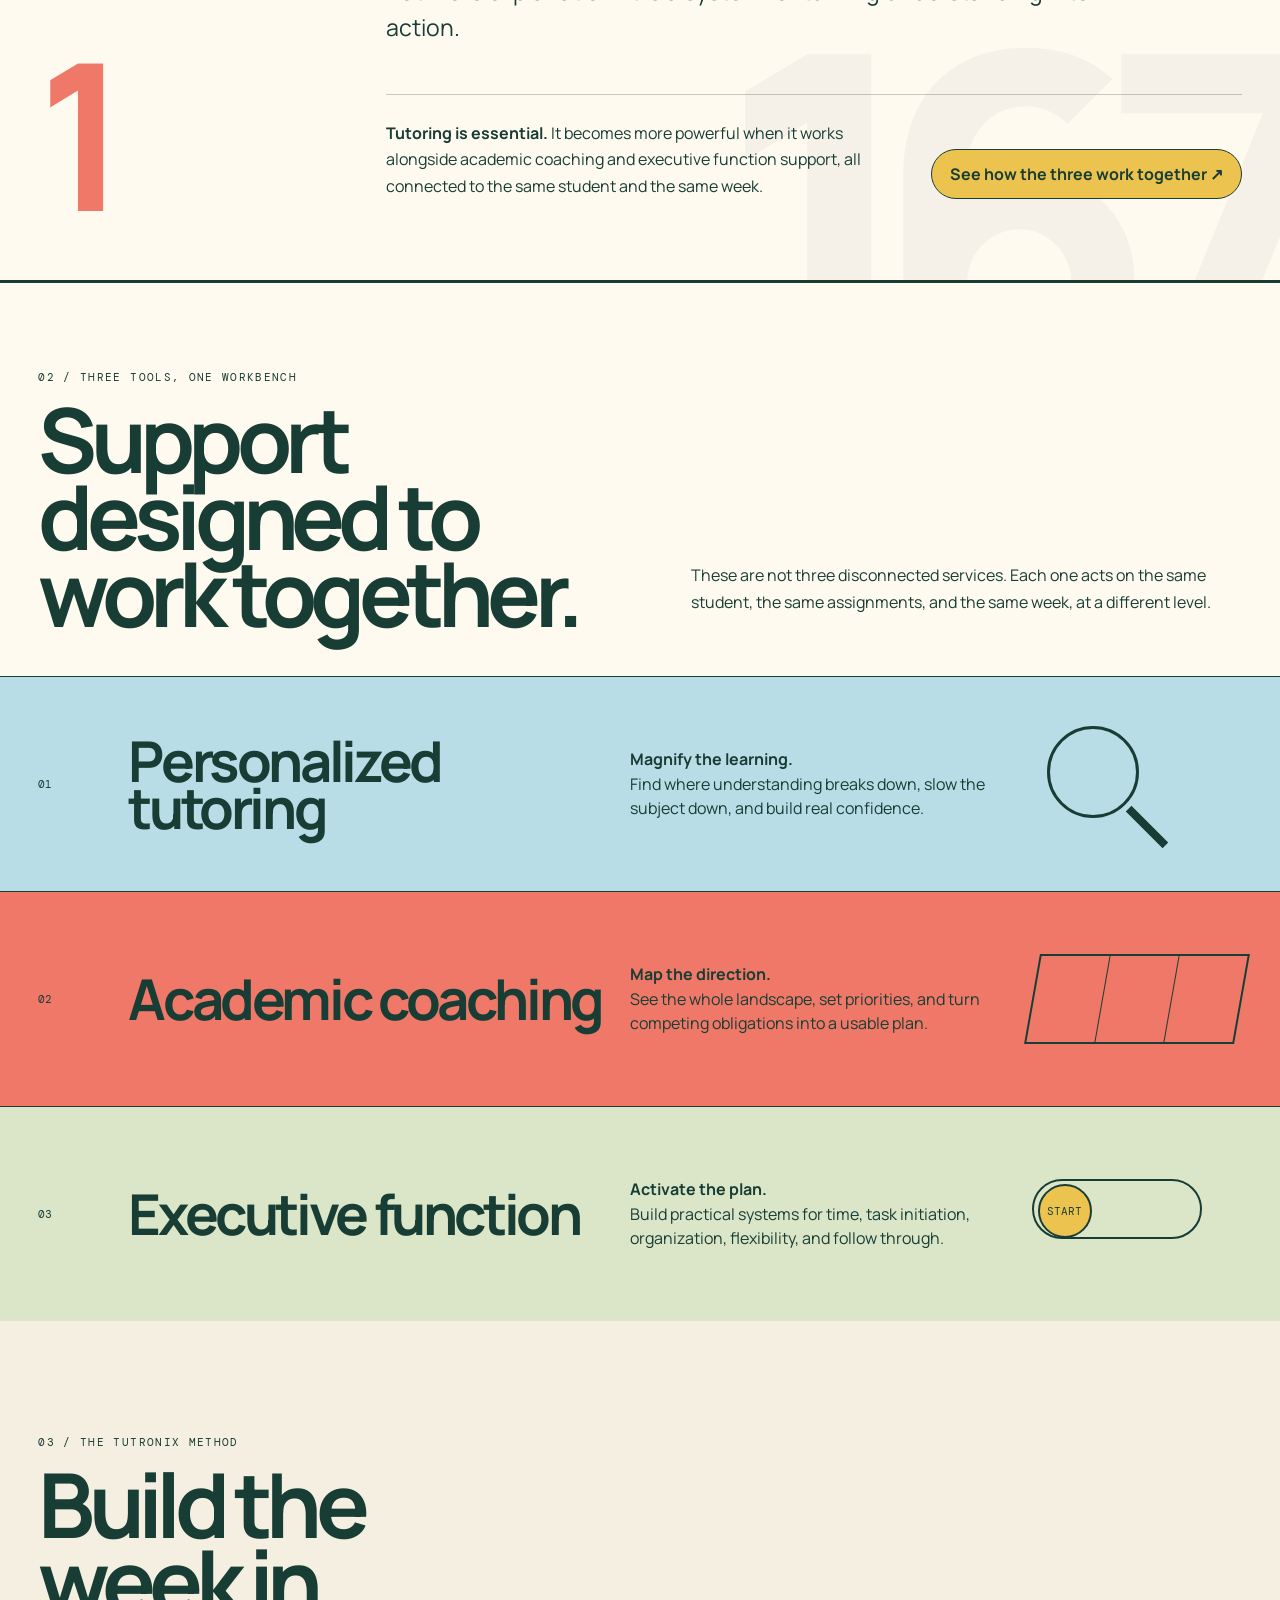
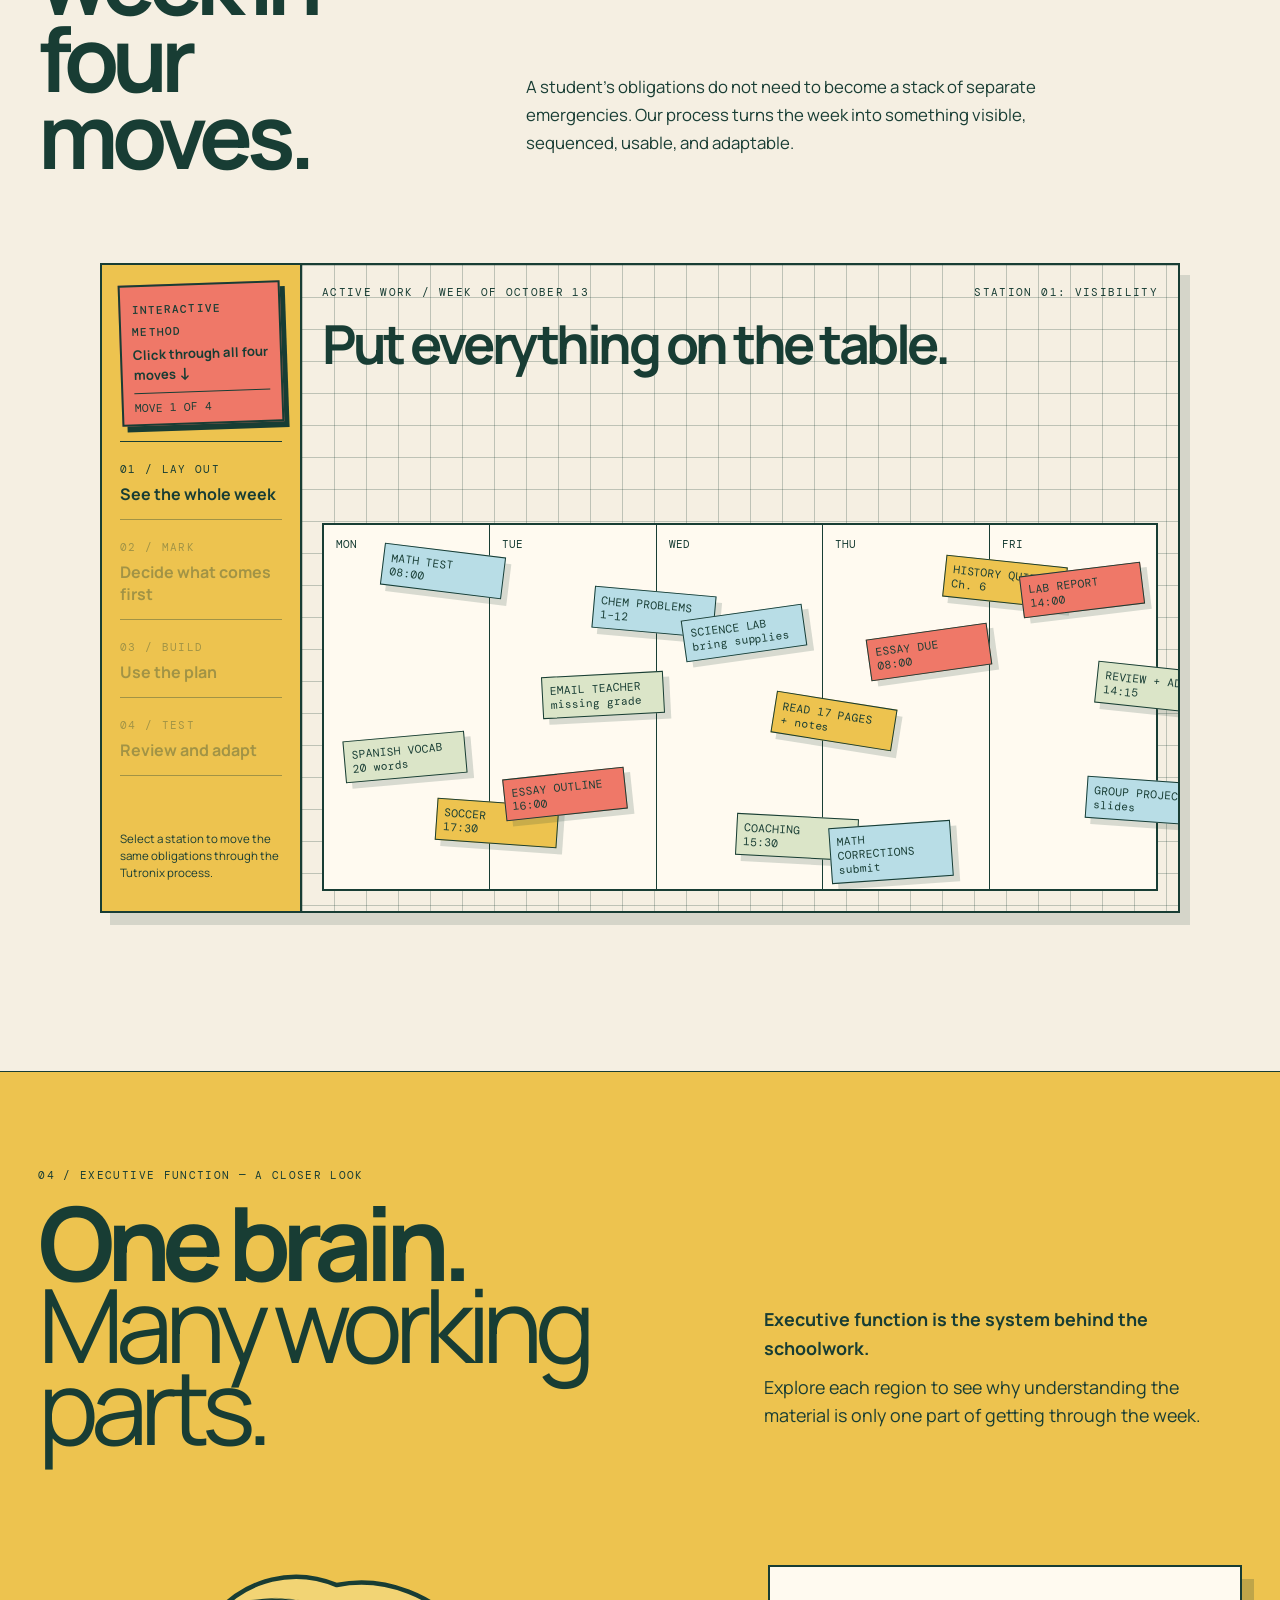
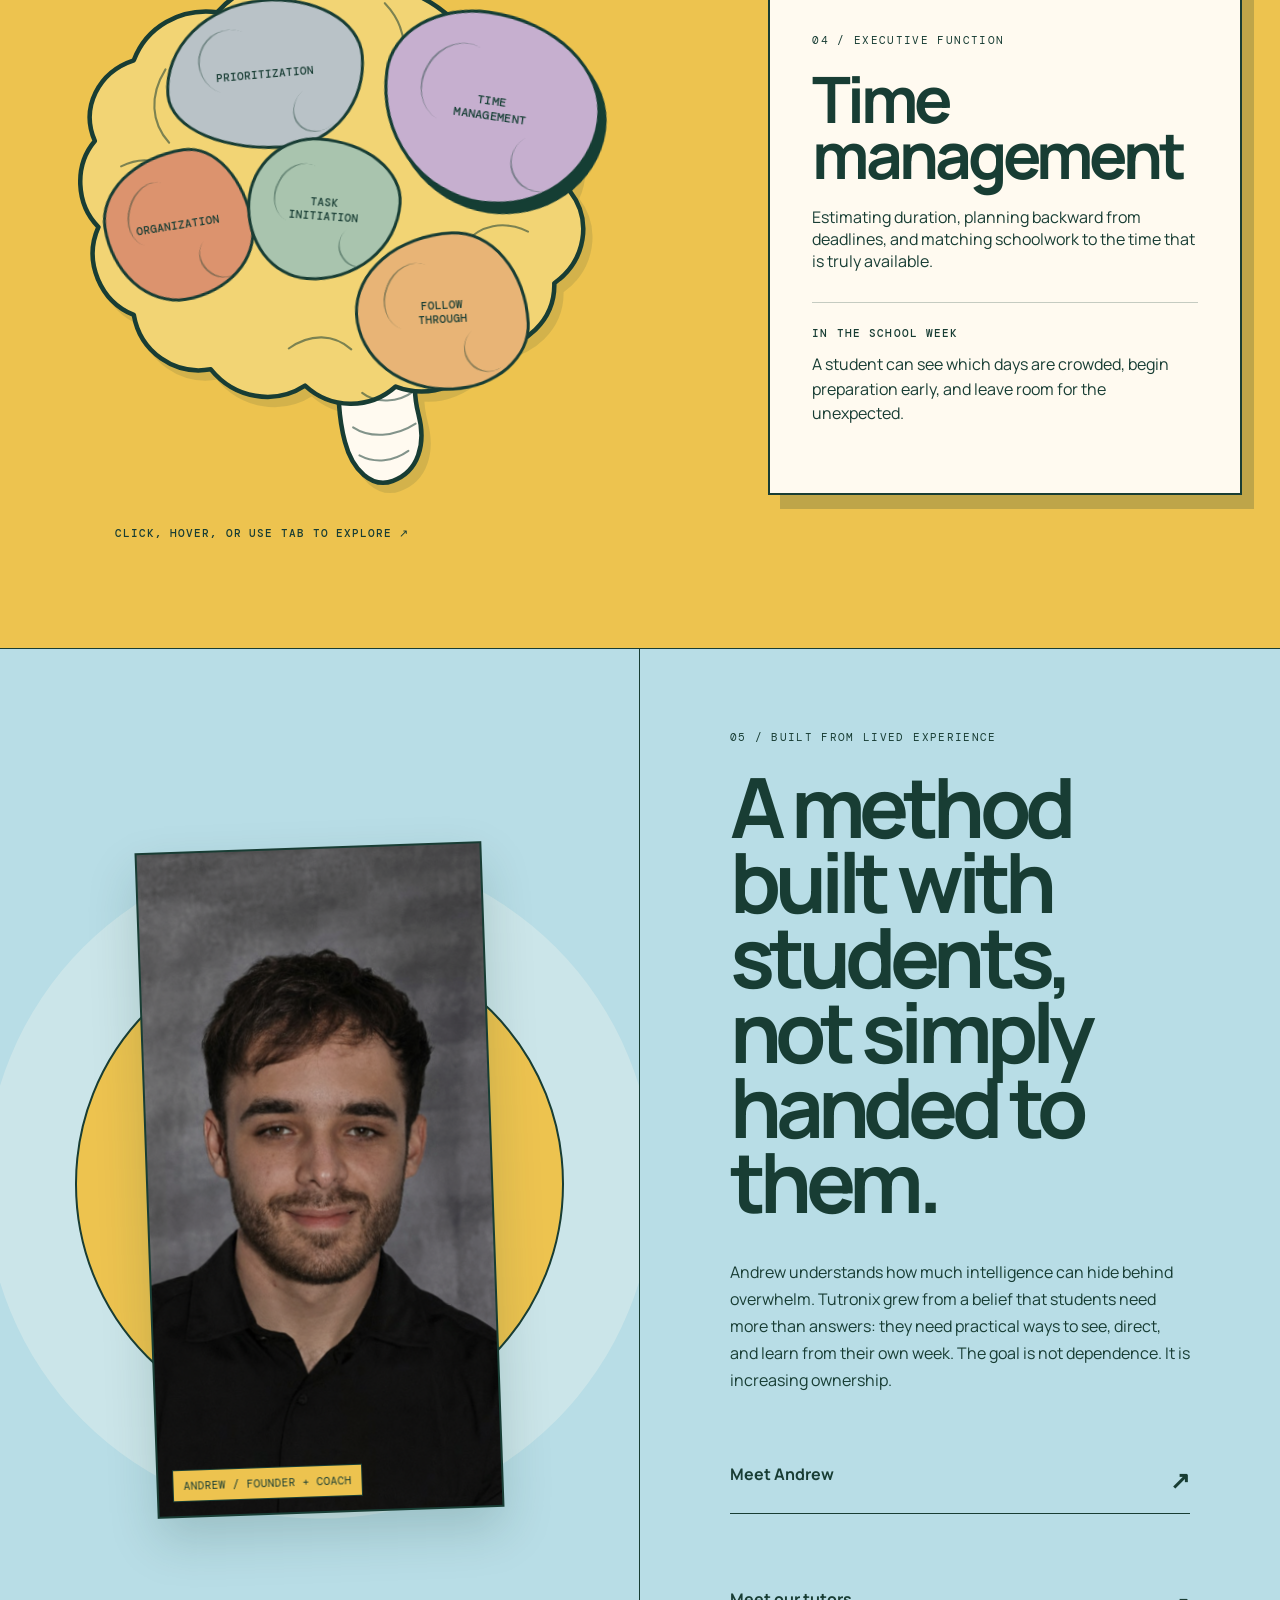
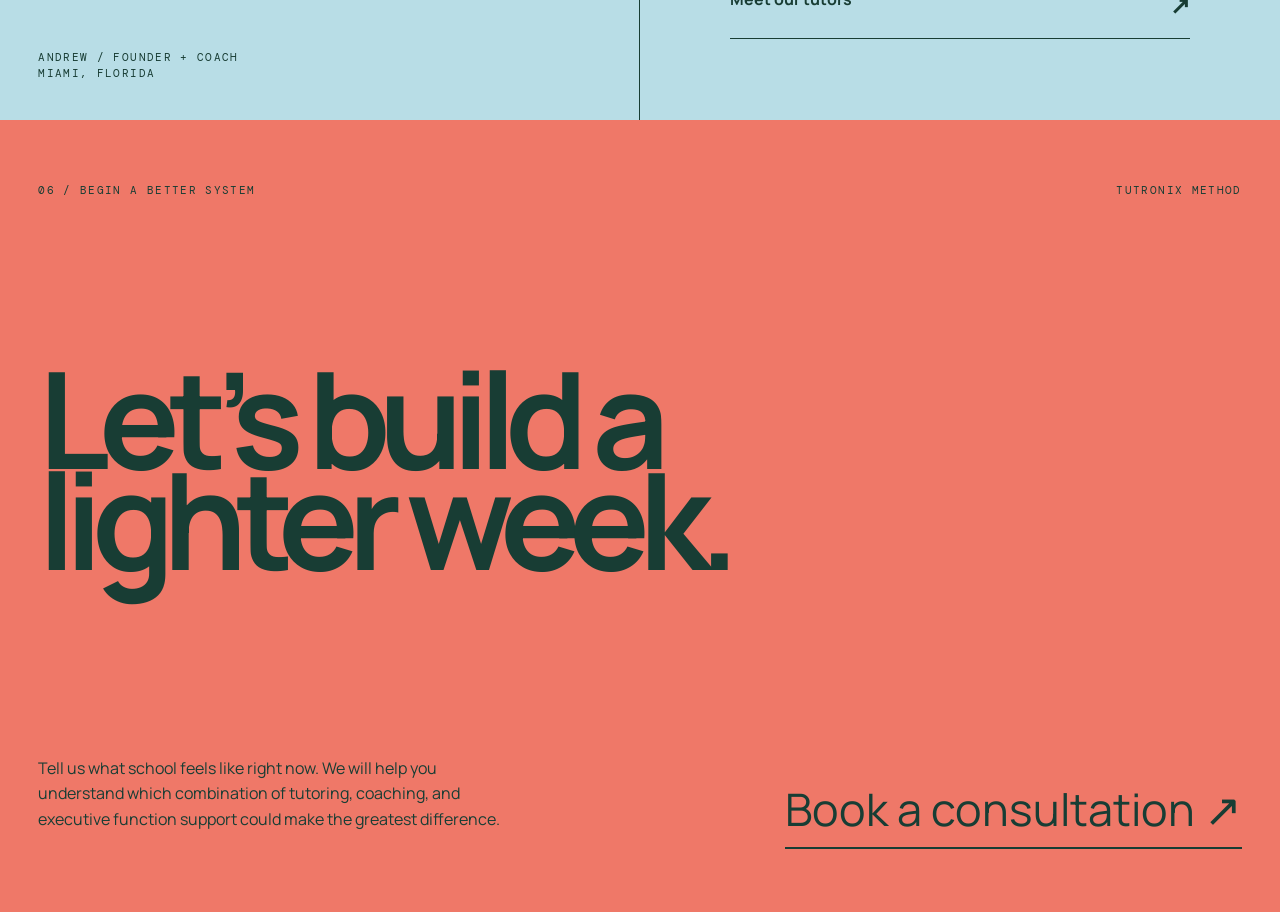
==== commit 0ec8dfd3: "Publish tutor profiles and improve responsive layouts" ====
--- a/index.html
+++ b/index.html
@@ -60,10 +60,19 @@
       .consult-dialog{width:calc(100vw - 16px);max-height:calc(100svh - 16px);box-shadow:4px 5px 0 var(--ink)}.consult-intro{min-height:auto;padding:24px 20px}.consult-intro h2{font-size:3.15rem;margin:17px 0}.consult-intro p{font-size:.95rem}.consult-note{display:none}.consult-form{padding:18px 18px 24px}.dialog-close{position:sticky;top:0;margin-left:auto;background:var(--paper);z-index:2}.field{margin-bottom:14px}.field input,.field select,.field textarea{font-size:16px;padding:12px}.field textarea{min-height:100px}.submit-consult{padding:14px;font-size:.9rem}
     }
     @media(prefers-reduced-motion:reduce){*{animation:none!important;transition:none!important;scroll-behavior:auto!important}.reveal{opacity:1;transform:none}}
+    /* Keep narrow-phone grid contents within the viewport. */
+    @media(max-width:600px){
+      .brain-layout{grid-template-columns:minmax(0,1fr)}
+      .brain-shell{left:4%;width:90%}
+      .tool{grid-template-columns:32px minmax(0,1fr) 86px}
+      .tool h3{overflow-wrap:anywhere}
+      .brain-detail{min-width:0}
+      .brain-detail h3{overflow-wrap:anywhere}
+    }
   </style>
 </head>
 <body>
-  <nav><a href="#" class="brand" aria-label="Tutronix Method home"><img src="tutronix-logo.png" alt=""><span class="brand-word">TUTRONIX<small>METHOD</small></span></a><div class="nav-mid"><a href="#why-tutronix">Why Tutronix</a><a href="#support">Three supports</a><a href="#method">The method</a><a href="about.html">About Andrew</a></div><a class="nav-cta consult-trigger" href="#consultation" data-open-consult>Book consultation ↗︎</a></nav>
+  <nav><a href="#" class="brand" aria-label="Tutronix Method home"><img src="tutronix-logo.png" alt=""><span class="brand-word">TUTRONIX<small>METHOD</small></span></a><div class="nav-mid"><a href="#why-tutronix">Why Tutronix</a><a href="#support">Three supports</a><a href="#method">The method</a><a href="experts.html">My tutors</a><a href="about.html">About Andrew</a></div><a class="nav-cta consult-trigger" href="#consultation" data-open-consult>Book consultation ↗︎</a></nav>
   <main>
     <section class="hero">
       <div class="hero-copy"><div class="kicker mono">The Tutronix Workshop / Miami + online</div><h1>We don’t just help with tonight’s <em>homework.</em></h1><p class="hero-lead">We help students build a better way through the week, with <b>tutoring, academic coaching, and executive function support</b> in one connected method.</p><div class="service-equation"><span>TUTORING</span><b>+</b><span>ACADEMIC COACHING</span><b>+</b><span>EXECUTIVE FUNCTION</span></div></div>
@@ -87,7 +96,7 @@
         <div class="day">FRI<div class="task blue moved" style="--top:12%;--x:58%;--y:70%;--r:4deg;--z:3">GROUP PROJECT<br>slides</div><div class="task coral urgent needs" style="--top:40%;--x:19%;--y:12%;--r:-7deg;--z:5">LAB REPORT<br>14:00</div><div class="task mint done" style="--top:70%;--x:64%;--y:39%;--r:6deg;--z:2">REVIEW + ADAPT<br>14:15</div></div>
       </div></div></div>
     </section>
-    <section class="story"><div class="portrait"><div class="portrait-frame"><img src="andrew-portrait-new.png" alt="Andrew, founder and academic coach at Tutronix Method"></div><span class="portrait-label mono">Andrew / Founder + coach<br>Miami, Florida</span></div><div class="story-copy reveal"><span class="mono">05 / Built from lived experience</span><h2>A method built with students, not simply handed to them.</h2><p>Andrew understands how much intelligence can hide behind overwhelm. Tutronix grew from a belief that students need more than answers: they need practical ways to see, direct, and learn from their own week. The goal is not dependence. It is increasing ownership.</p><a class="text-link" href="about.html">Meet Andrew <span>↗︎</span></a></div></section>
+    <section class="story"><div class="portrait"><div class="portrait-frame"><img src="andrew-portrait-new.png" alt="Andrew, founder and academic coach at Tutronix Method"></div><span class="portrait-label mono">Andrew / Founder + coach<br>Miami, Florida</span></div><div class="story-copy reveal"><span class="mono">05 / Built from lived experience</span><h2>A method built with students, not simply handed to them.</h2><p>Andrew understands how much intelligence can hide behind overwhelm. Tutronix grew from a belief that students need more than answers: they need practical ways to see, direct, and learn from their own week. The goal is not dependence. It is increasing ownership.</p><a class="text-link" href="about.html">Meet Andrew <span>↗︎</span></a><br><a class="text-link" href="experts.html">Meet our tutors <span>↗︎</span></a></div></section>
     <section class="final"><div class="final-top mono"><span>06 / Begin a better system</span><span>Tutronix Method</span></div><h2>Let’s build a<br>lighter week.</h2><div class="final-bottom"><p>Tell us what school feels like right now. We will help you understand which combination of tutoring, coaching, and executive function support could make the greatest difference.</p><a class="consult-trigger" href="#consultation" data-open-consult>Book a consultation ↗︎</a></div></section>
   </main>
   <dialog class="consult-dialog" id="consultation" aria-labelledby="consultTitle"><div class="consult-grid"><aside class="consult-intro"><div><span class="mono">Start the conversation / 01</span><h2 id="consultTitle">Let’s make the week feel lighter.</h2><p>Share a little about what school feels like right now. Andrew will read your note and personally follow up to find a useful next step.</p></div><div class="consult-note">NO PRESSURE. NO GENERIC SALES CALL.<br>JUST A CLEAR FIRST CONVERSATION.</div></aside><form class="consult-form" id="consultForm" action="https://formsubmit.co/ajax/tutronixmiami@gmail.com" method="POST"><button class="dialog-close" type="button" data-close-consult aria-label="Close consultation form">×</button><input type="hidden" name="_subject" value="New Tutronix consultation request"><input type="hidden" name="_template" value="table"><input type="hidden" name="_captcha" value="false"><input class="honey" type="text" name="_honey" tabindex="-1" autocomplete="off"><div class="form-row"><div class="field"><label for="consultName">YOUR NAME *</label><input id="consultName" name="Parent or guardian name" autocomplete="name" required></div><div class="field"><label for="consultEmail">EMAIL *</label><input id="consultEmail" name="email" type="email" autocomplete="email" required></div></div><div class="form-row"><div class="field"><label for="studentGrade">STUDENT’S GRADE</label><select id="studentGrade" name="Student grade"><option value="">Choose one</option><option>Elementary school</option><option>Middle school</option><option>High school</option><option>College</option><option>Other</option></select></div><div class="field"><label for="studentSchool">STUDENT’S SCHOOL</label><input id="studentSchool" name="Student school" autocomplete="organization" placeholder="School name"></div></div><div class="field"><label for="consultPhone">PHONE (OPTIONAL)</label><input id="consultPhone" name="Phone" type="tel" autocomplete="tel"></div><div class="field"><label for="consultMessage">WHAT DOES THE WEEK FEEL LIKE RIGHT NOW? *</label><textarea id="consultMessage" name="What school feels like right now" required placeholder="Missing assignments, late nights, test anxiety, trouble getting started…"></textarea></div><button class="submit-consult" type="submit"><span>SEND CONSULTATION REQUEST</span><span>↗︎</span></button><p class="form-status" id="formStatus" role="status" aria-live="polite"></p></form></div></dialog>
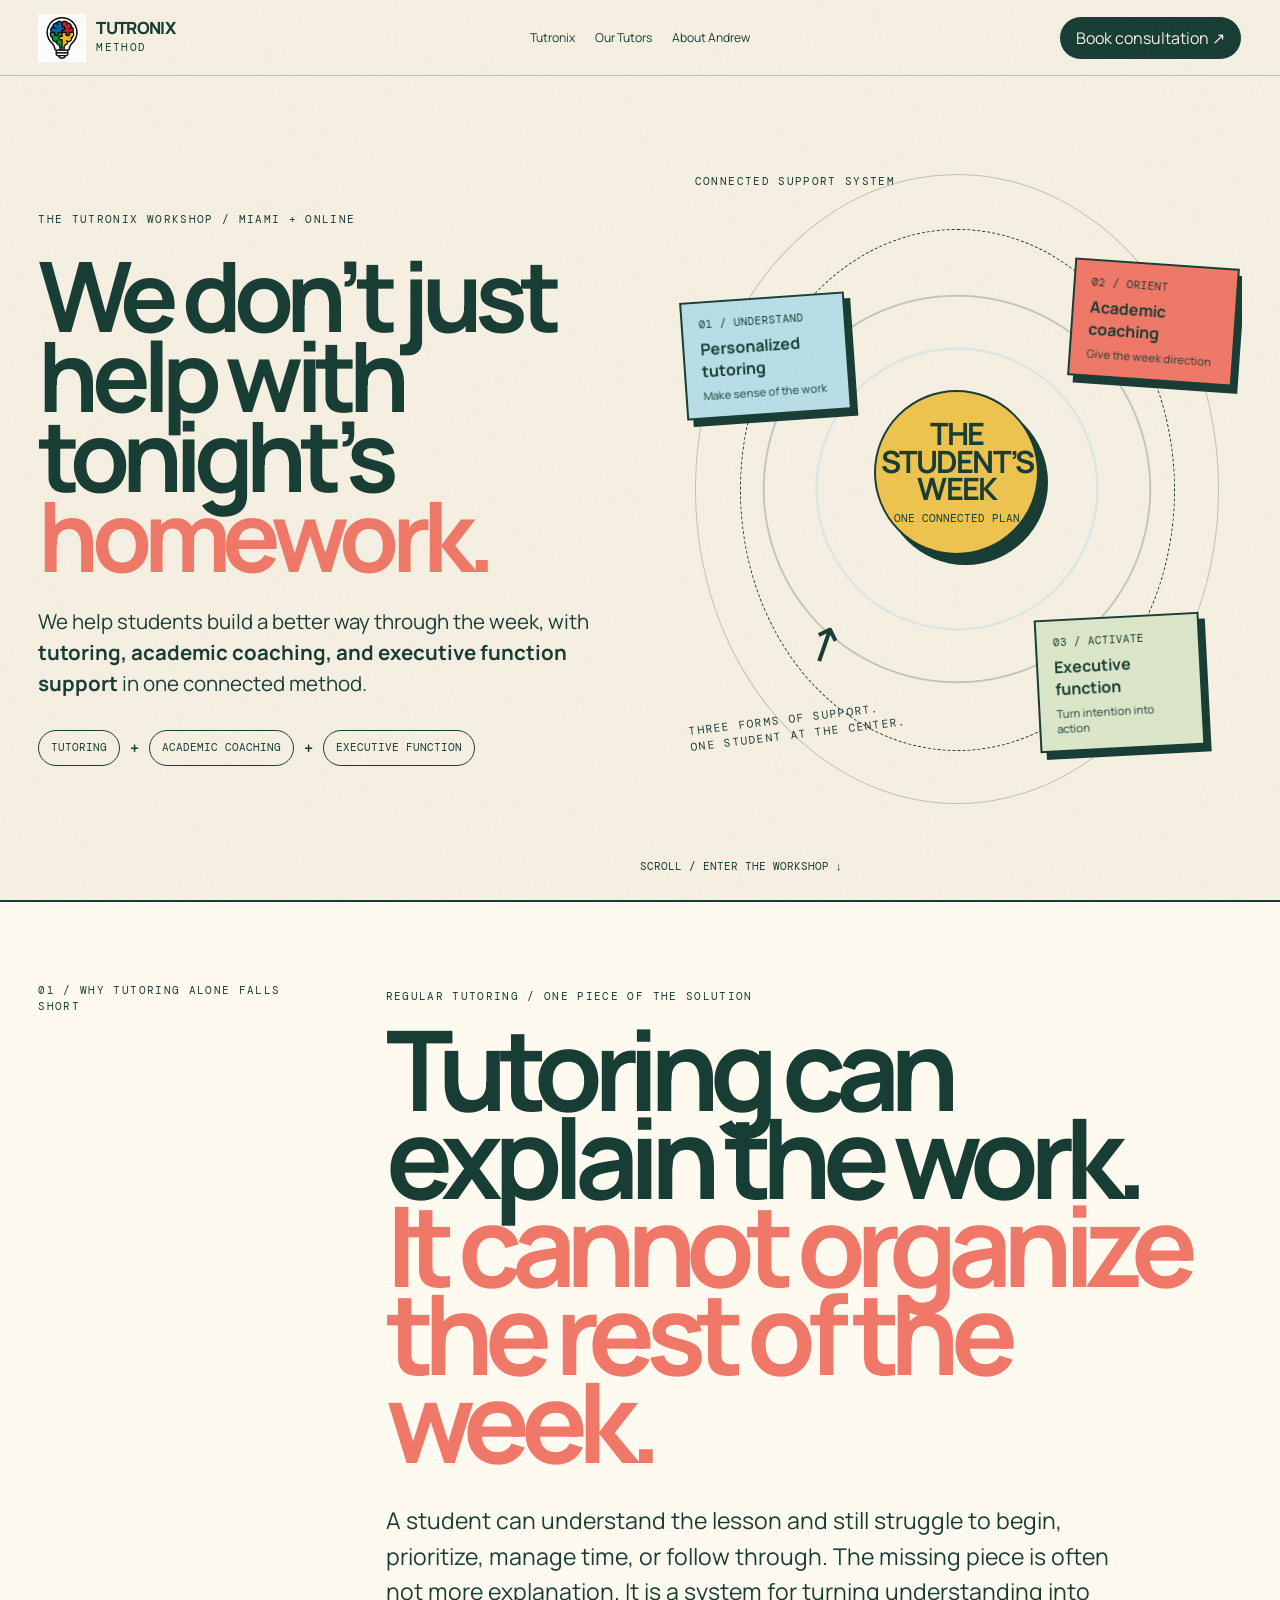
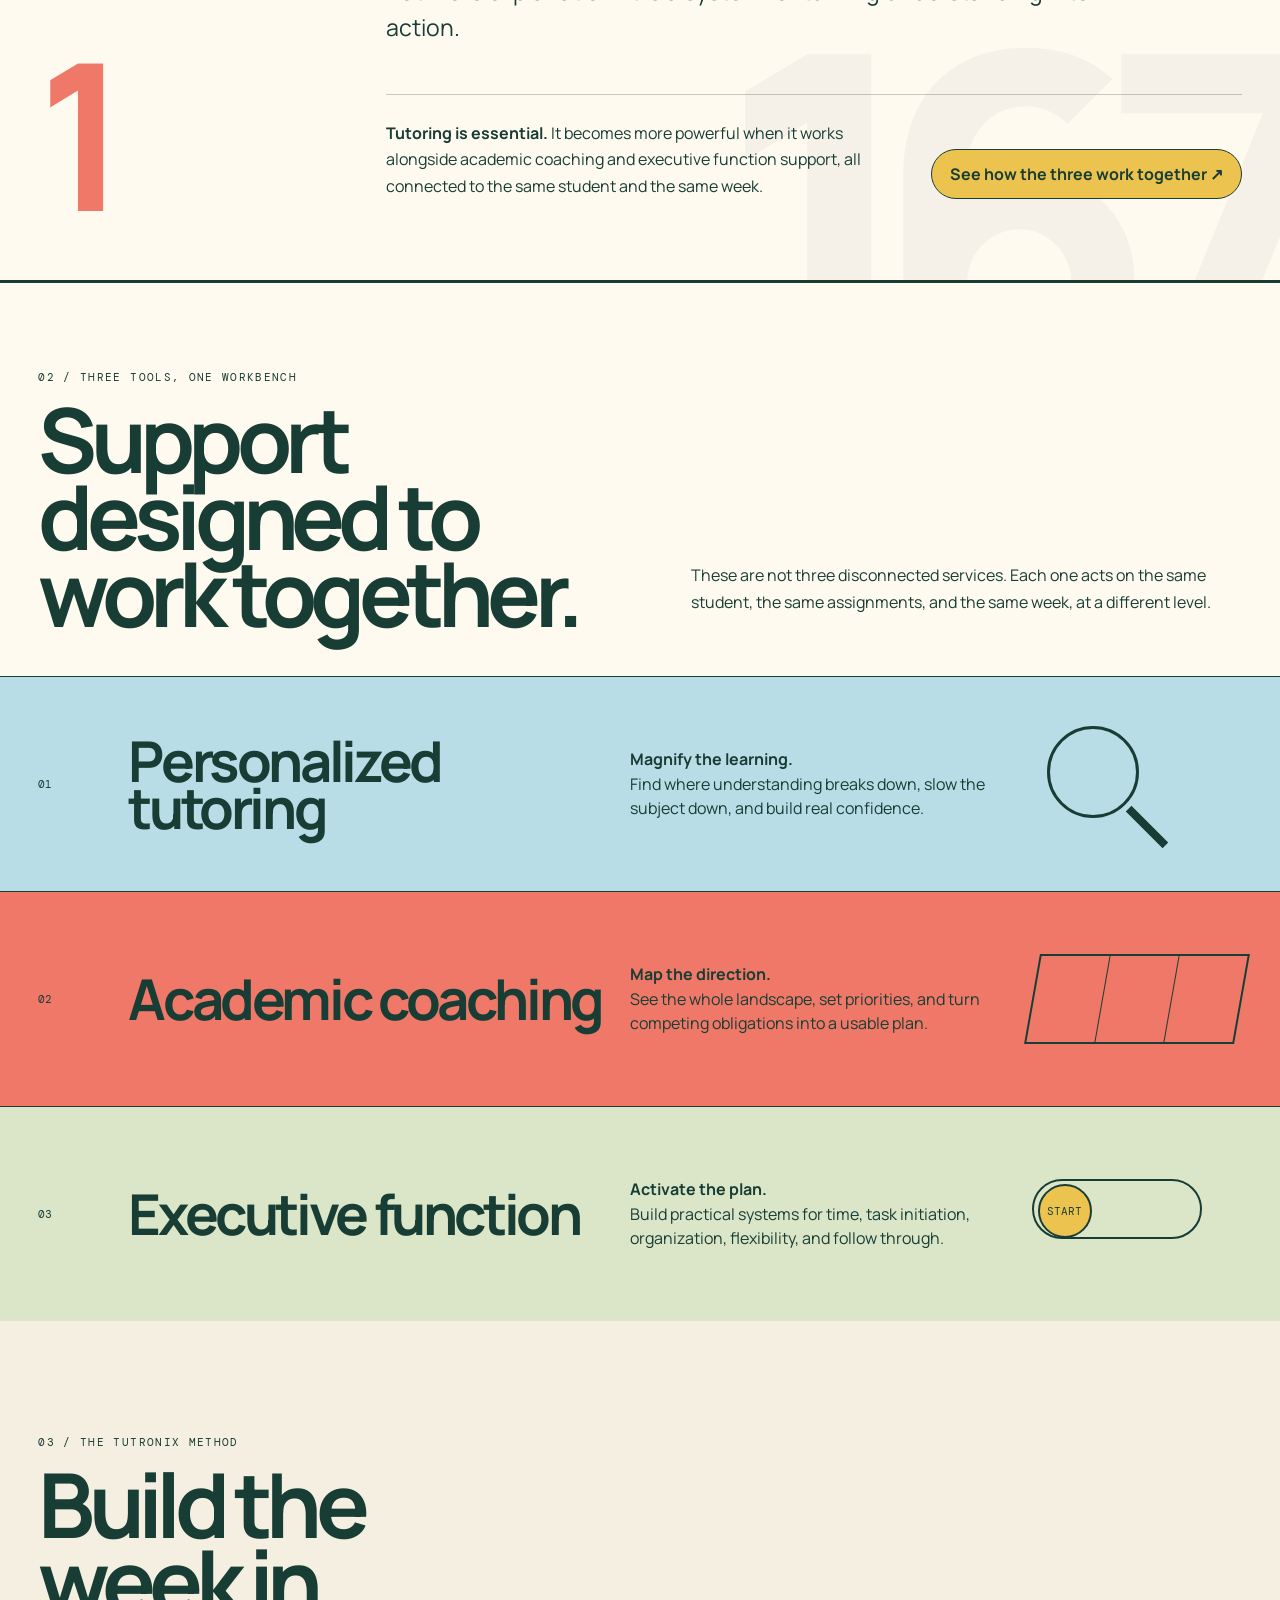
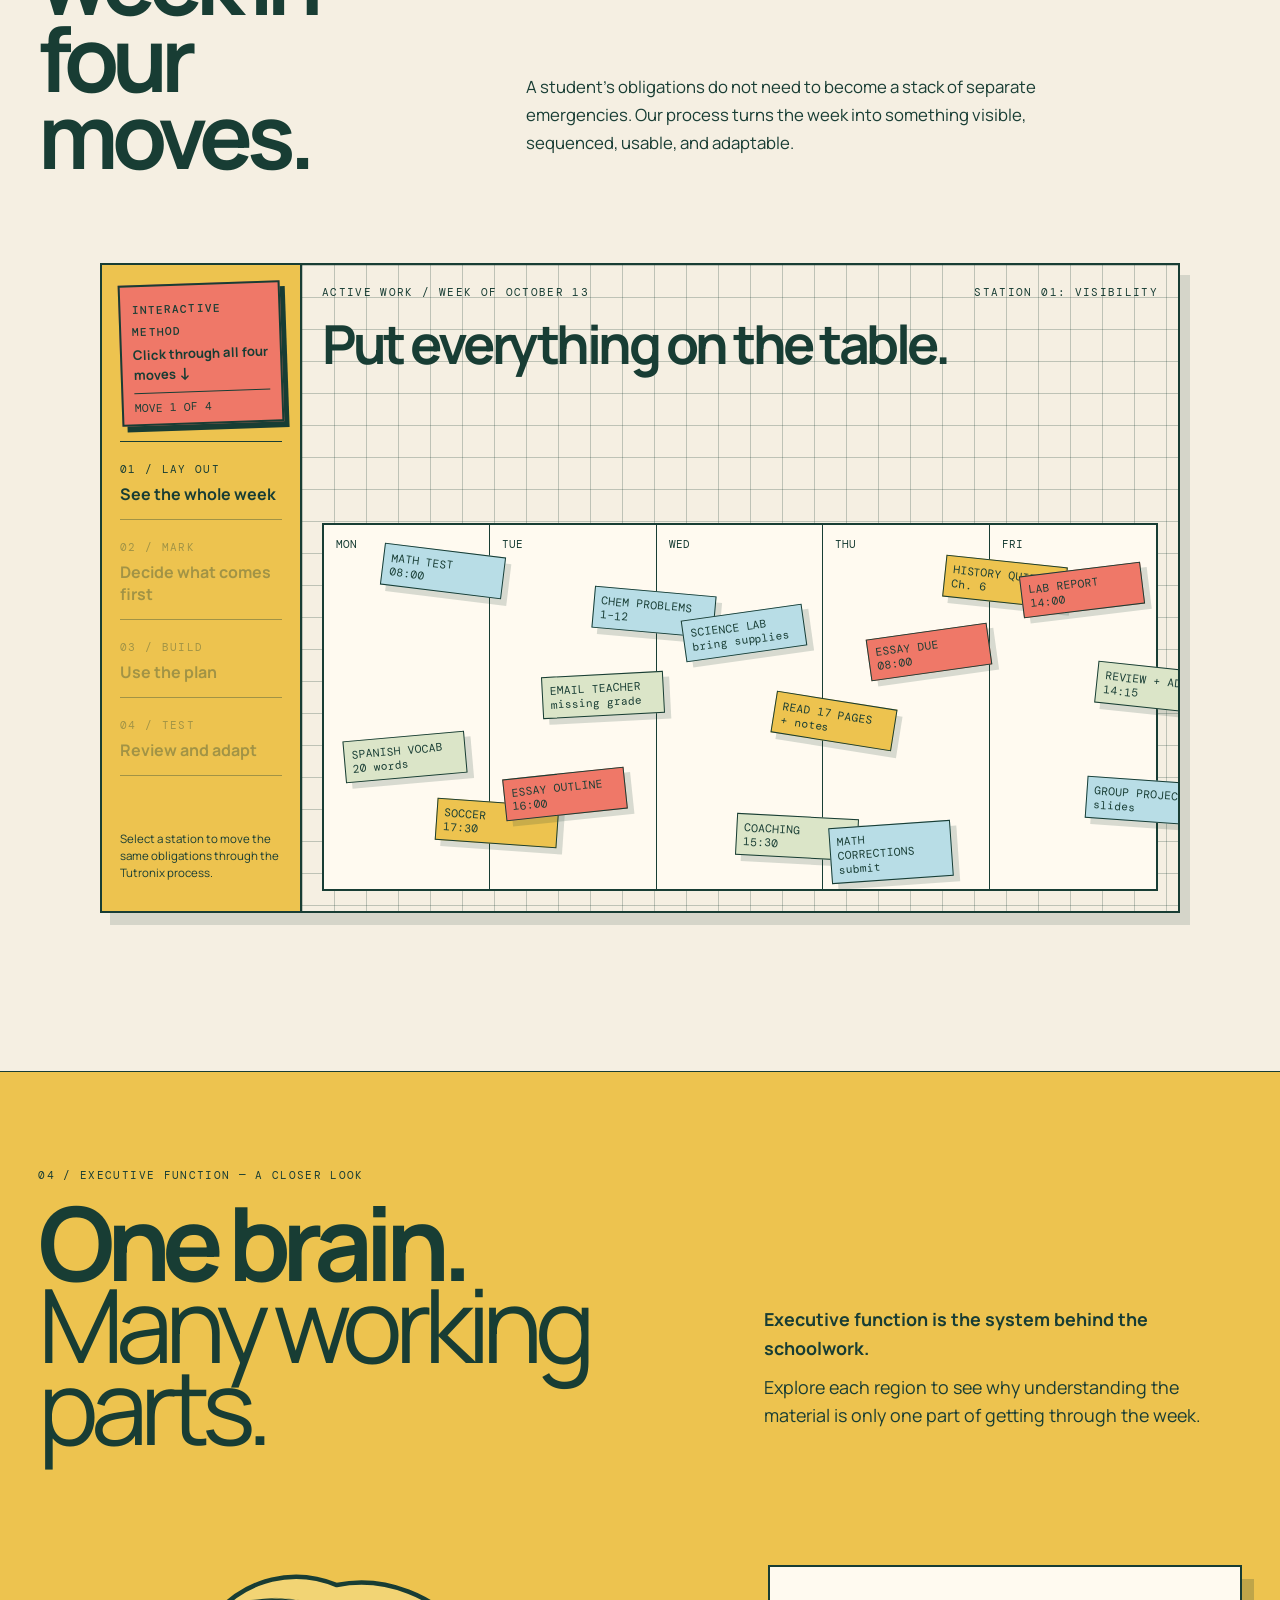
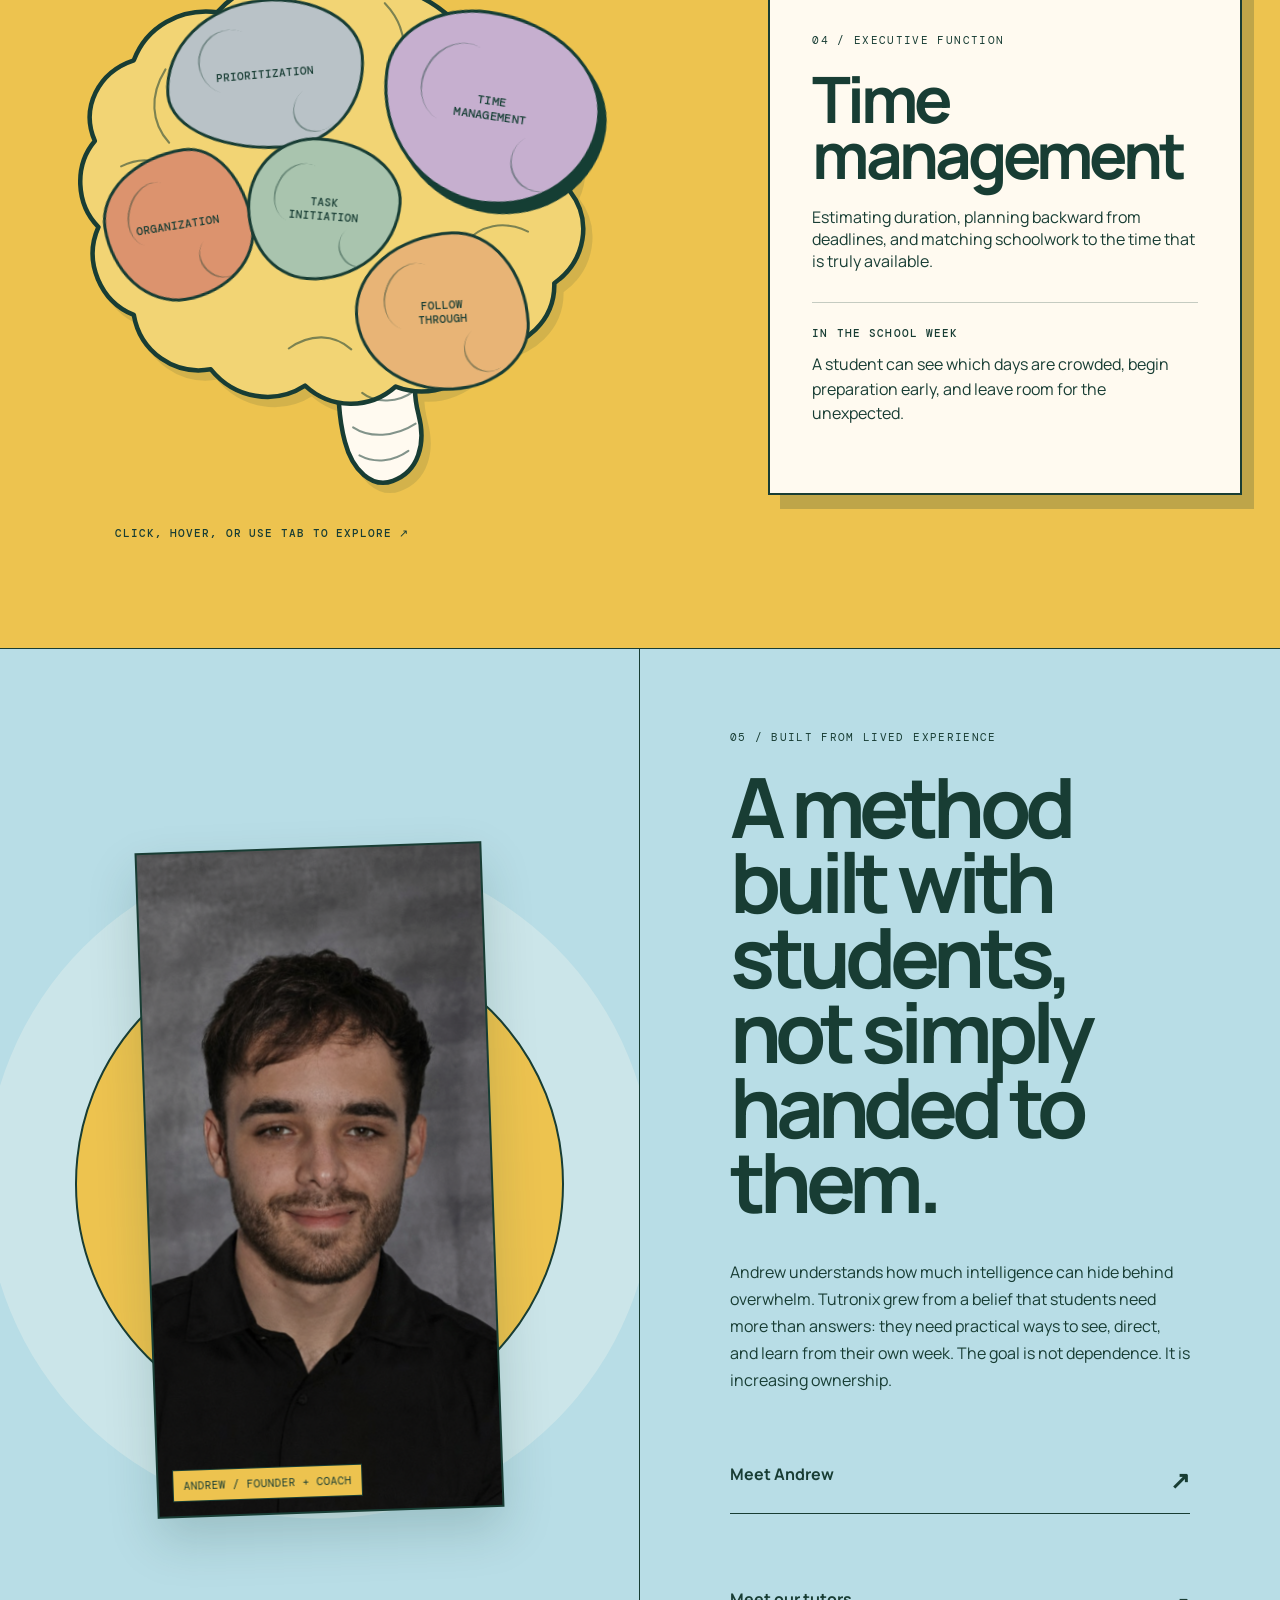
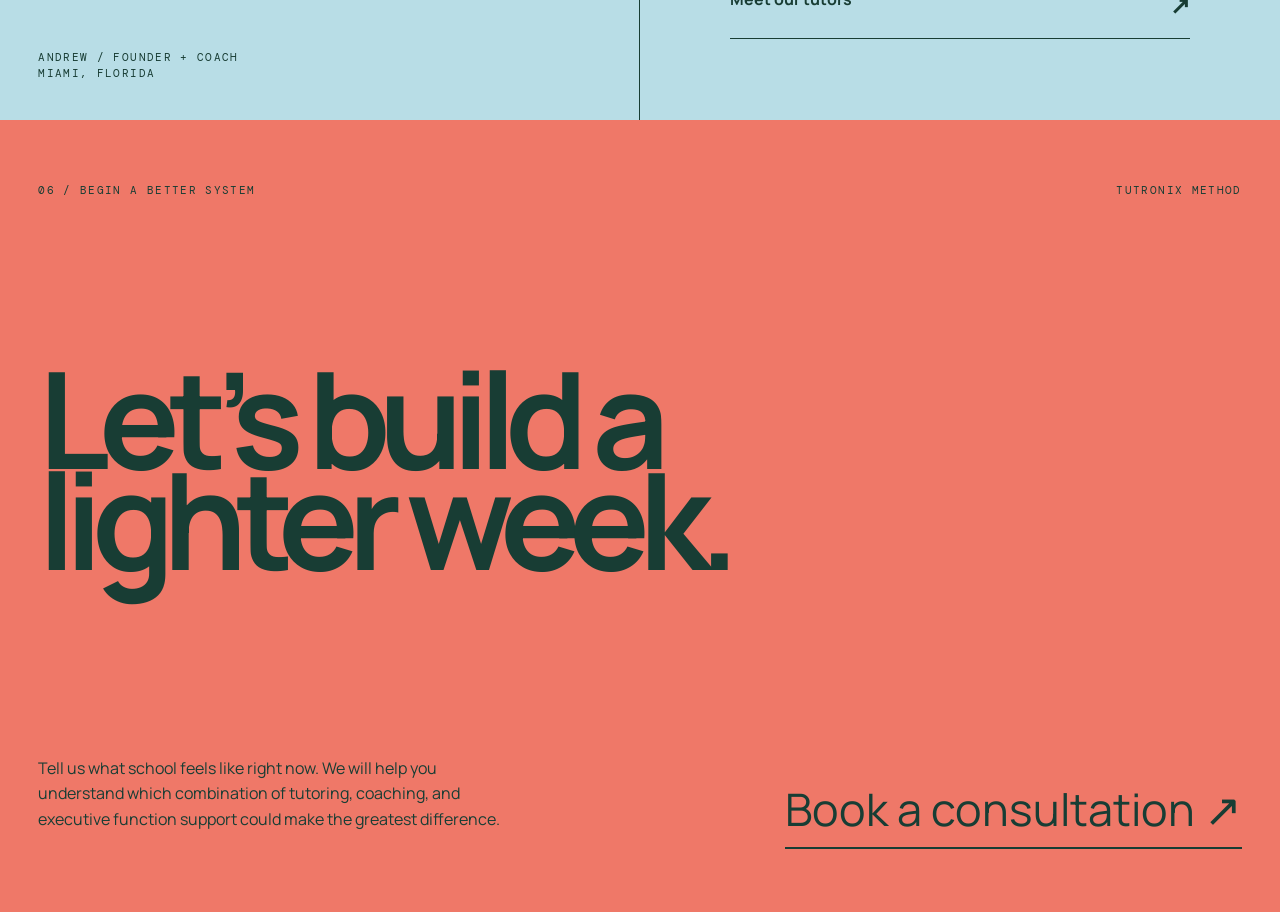
==== commit 55bfa18a: "Simplify navigation to Tutronix, Our Tutors, and About Andrew" ====
--- a/index.html
+++ b/index.html
@@ -72,7 +72,7 @@
   </style>
 </head>
 <body>
-  <nav><a href="#" class="brand" aria-label="Tutronix Method home"><img src="tutronix-logo.png" alt=""><span class="brand-word">TUTRONIX<small>METHOD</small></span></a><div class="nav-mid"><a href="#why-tutronix">Why Tutronix</a><a href="#support">Three supports</a><a href="#method">The method</a><a href="experts.html">My tutors</a><a href="about.html">About Andrew</a></div><a class="nav-cta consult-trigger" href="#consultation" data-open-consult>Book consultation ↗︎</a></nav>
+  <nav><a href="#" class="brand" aria-label="Tutronix Method home"><img src="tutronix-logo.png" alt=""><span class="brand-word">TUTRONIX<small>METHOD</small></span></a><div class="nav-mid"><a href="index.html">Tutronix</a><a href="experts.html">Our Tutors</a><a href="about.html">About Andrew</a></div><a class="nav-cta consult-trigger" href="#consultation" data-open-consult>Book consultation ↗︎</a></nav>
   <main>
     <section class="hero">
       <div class="hero-copy"><div class="kicker mono">The Tutronix Workshop / Miami + online</div><h1>We don’t just help with tonight’s <em>homework.</em></h1><p class="hero-lead">We help students build a better way through the week, with <b>tutoring, academic coaching, and executive function support</b> in one connected method.</p><div class="service-equation"><span>TUTORING</span><b>+</b><span>ACADEMIC COACHING</span><b>+</b><span>EXECUTIVE FUNCTION</span></div></div>
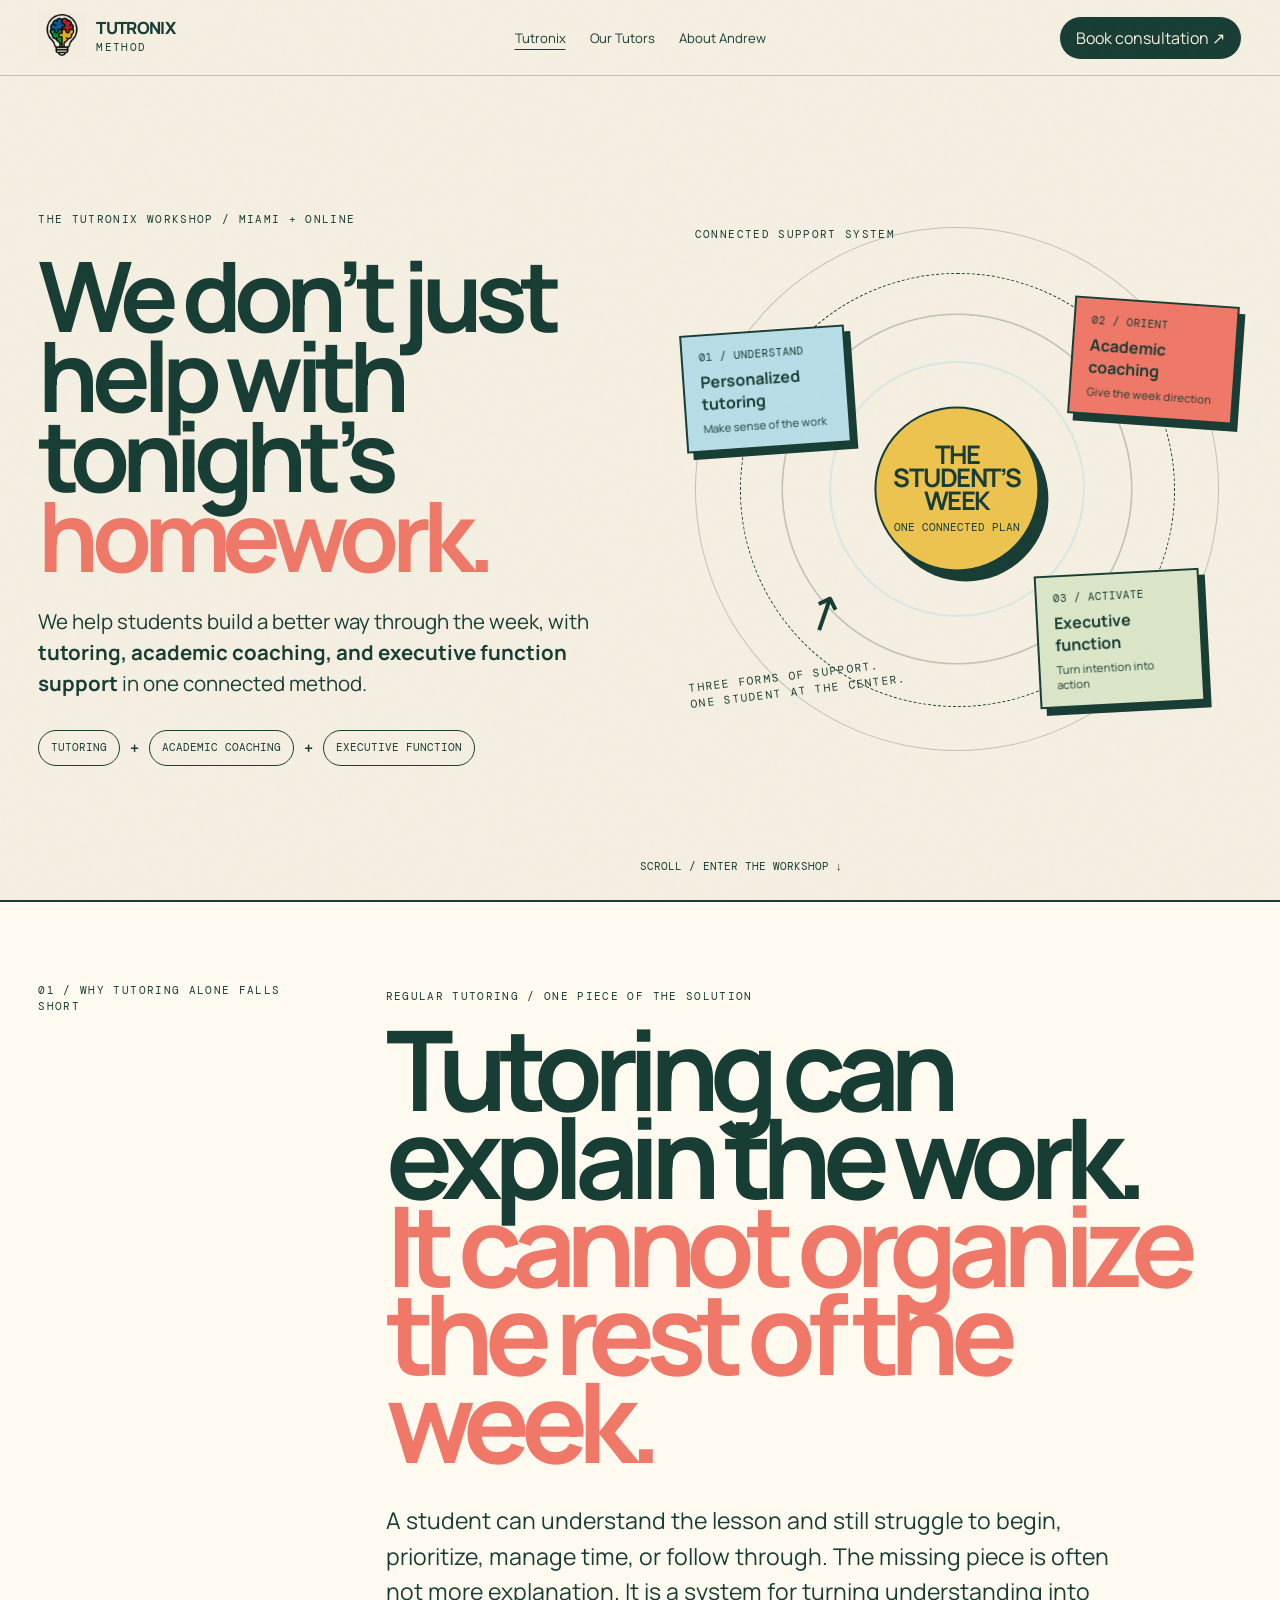
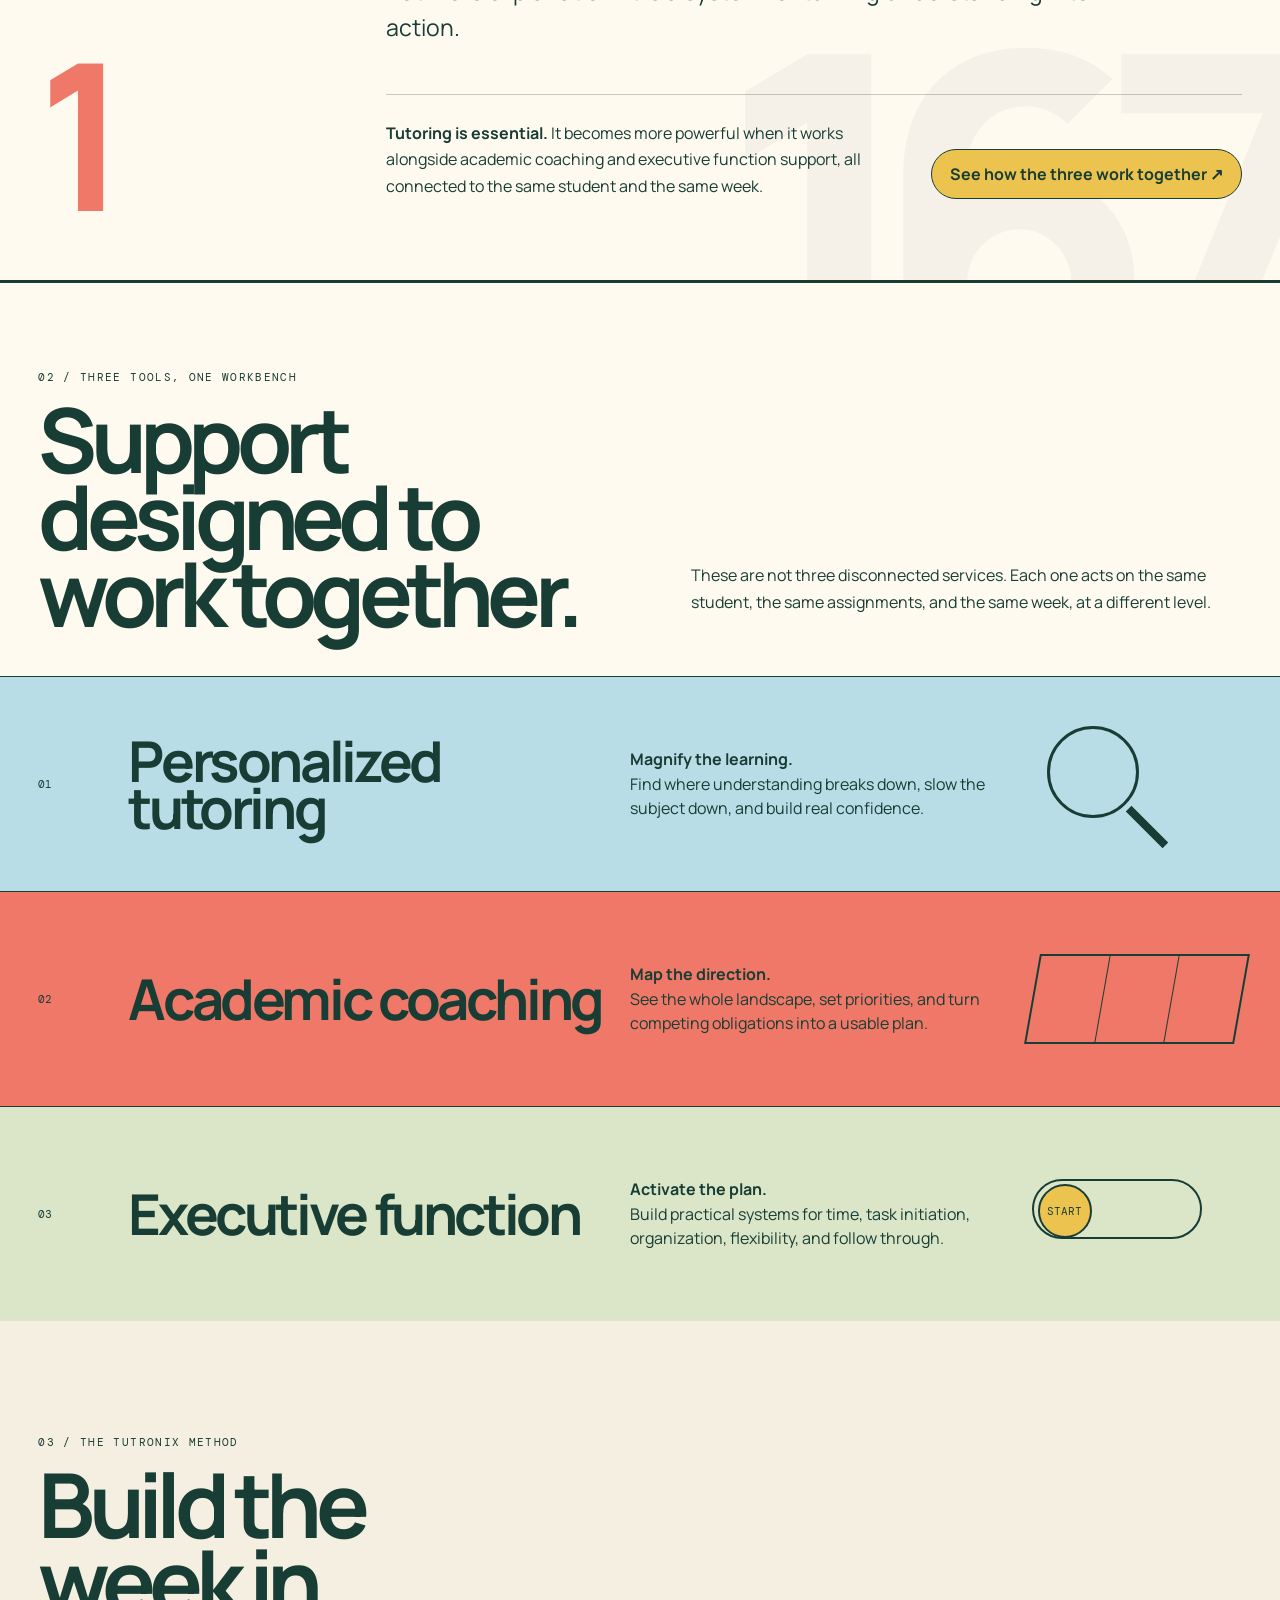
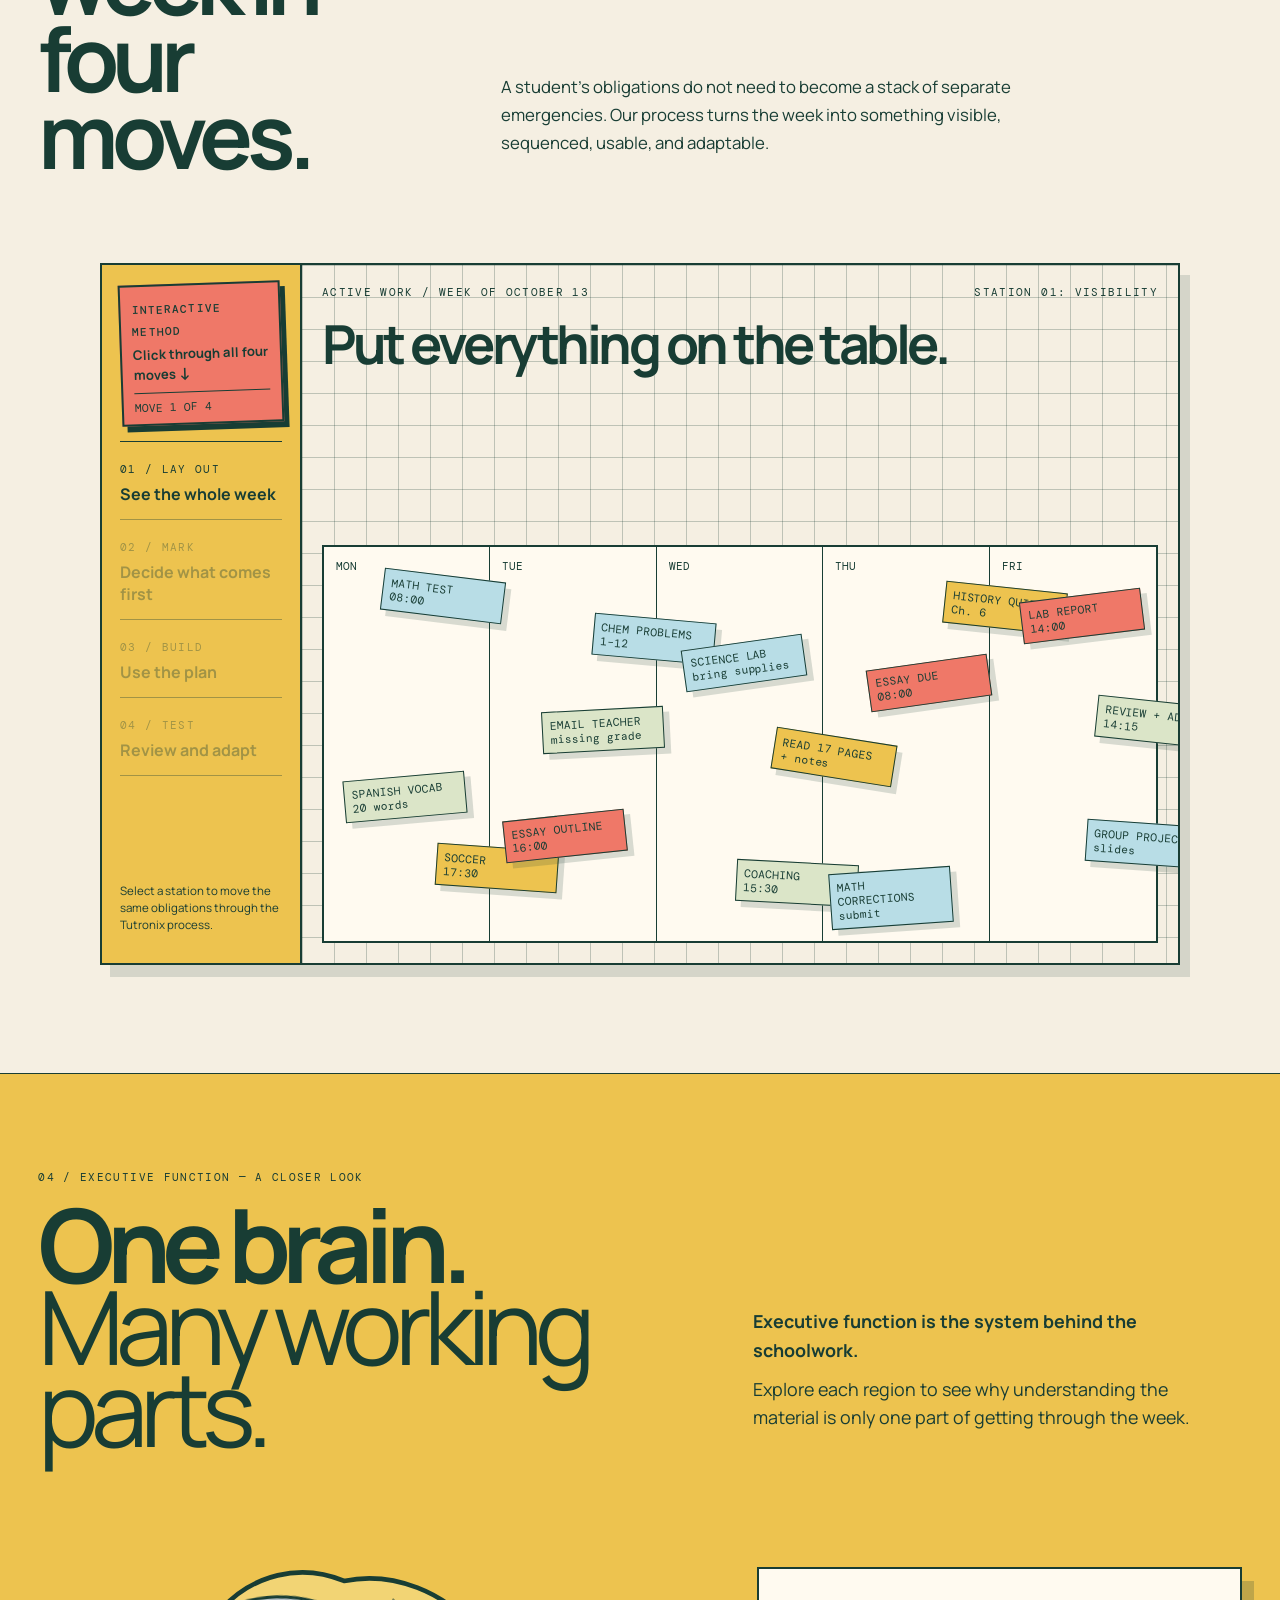
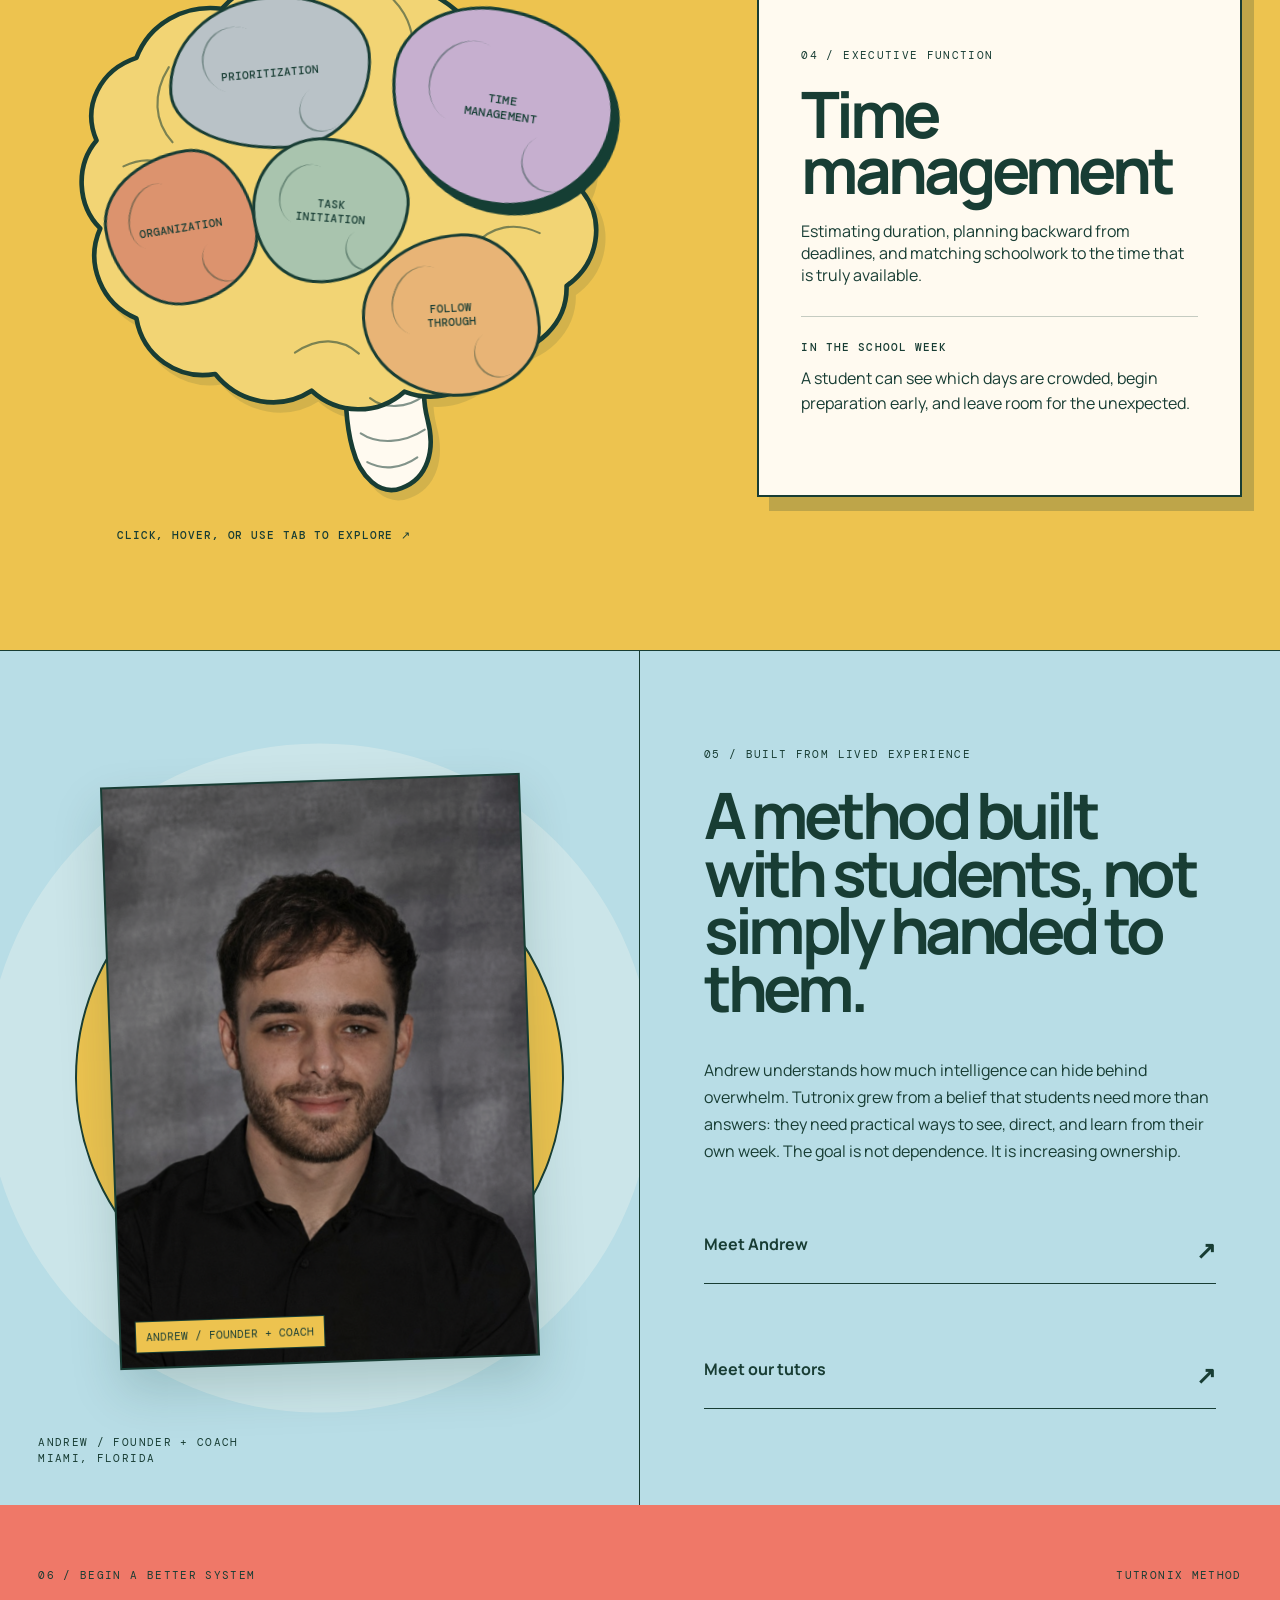
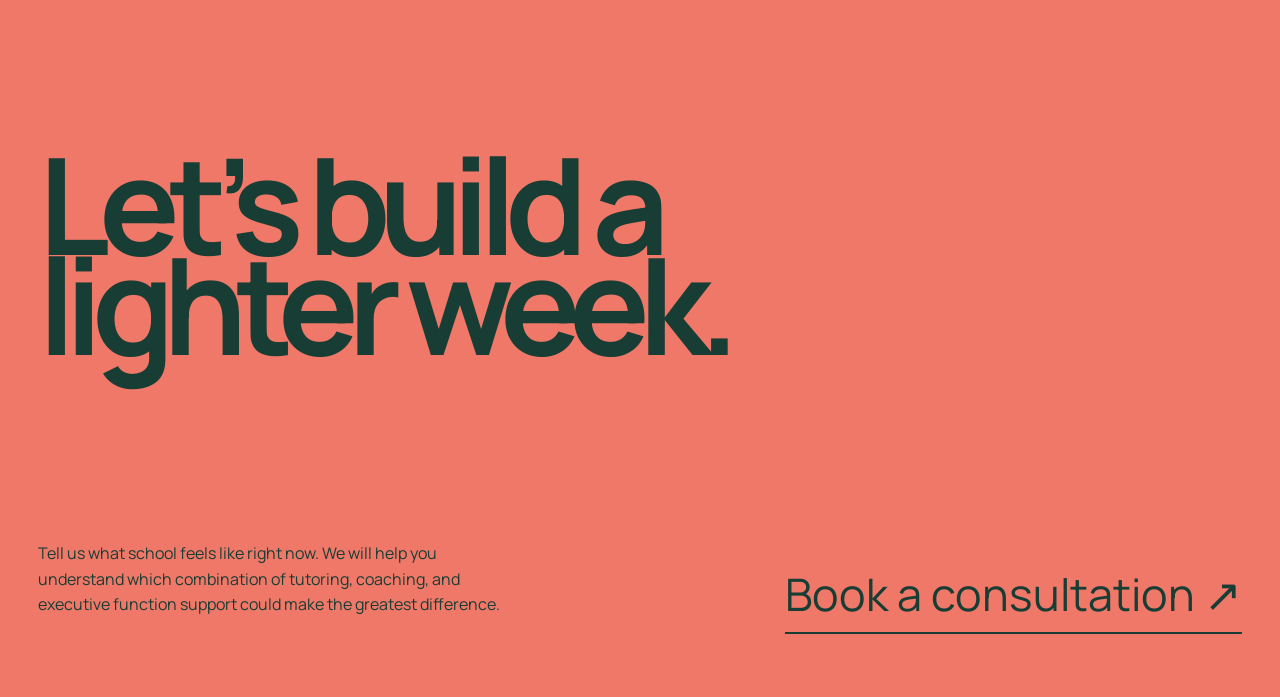
==== commit 27ede66c: "Fix ultrawide orbit proportions and improve responsive layouts across the site" ====
--- a/index.html
+++ b/index.html
@@ -70,9 +70,10 @@
       .brain-detail h3{overflow-wrap:anywhere}
     }
   </style>
+<link rel="stylesheet" href="assets/responsive.css">
 </head>
-<body>
-  <nav><a href="#" class="brand" aria-label="Tutronix Method home"><img src="tutronix-logo.png" alt=""><span class="brand-word">TUTRONIX<small>METHOD</small></span></a><div class="nav-mid"><a href="index.html">Tutronix</a><a href="experts.html">Our Tutors</a><a href="about.html">About Andrew</a></div><a class="nav-cta consult-trigger" href="#consultation" data-open-consult>Book consultation ↗︎</a></nav>
+<body class="page-home">
+  <nav class="site-nav" aria-label="Main"><a href="index.html" class="brand" aria-label="Tutronix Method home"><picture><source srcset="assets/tutors/tutronix-logo.webp" type="image/webp"><img src="assets/tutors/tutronix-logo.png" alt="" width="48" height="48"></picture><span class="brand-word">TUTRONIX<small>METHOD</small></span></a><div class="nav-mid" id="site-menu"><a href="index.html">Tutronix</a><a href="experts.html">Our Tutors</a><a href="about.html">About Andrew</a></div><div class="nav-actions"><a class="nav-cta" href="#consultation" data-open-consult><span class="cta-long">Book consultation</span><span class="cta-short">Book</span> ↗︎</a><button class="nav-toggle" type="button" aria-expanded="false" aria-controls="site-menu" aria-label="Open menu"><span></span></button></div></nav>
   <main>
     <section class="hero">
       <div class="hero-copy"><div class="kicker mono">The Tutronix Workshop / Miami + online</div><h1>We don’t just help with tonight’s <em>homework.</em></h1><p class="hero-lead">We help students build a better way through the week, with <b>tutoring, academic coaching, and executive function support</b> in one connected method.</p><div class="service-equation"><span>TUTORING</span><b>+</b><span>ACADEMIC COACHING</span><b>+</b><span>EXECUTIVE FUNCTION</span></div></div>
@@ -113,5 +114,6 @@
     document.addEventListener('mousemove',e=>{if(innerWidth<820)return;const bench=document.querySelector('.bench');if(!bench)return;const r=bench.getBoundingClientRect();if(e.clientX>r.left&&e.clientX<r.right&&e.clientY>r.top&&e.clientY<r.bottom){document.querySelector('.magnifier').style.translate=((e.clientX-r.left-r.width/2)*.025)+'px '+((e.clientY-r.top-r.height/2)*.025)+'px'}});
     if(location.hash==='#consultation'){formStatus.textContent='';consultDialog.showModal();document.body.style.overflow='hidden'}
   </script>
+<script src="assets/navigation.js" defer></script>
 </body>
 </html>
--- a/assets/responsive.css
+++ b/assets/responsive.css
@@ -0,0 +1,133 @@
+/* Shared navigation and bounded layouts for phones through ultrawide displays. */
+html{scroll-padding-top:88px;-webkit-text-size-adjust:100%}
+img{max-width:100%}
+/* Animate the reveal, not dimensions when the viewport changes. */
+.reveal{transition:opacity .75s,transform .75s}
+.site-nav{position:fixed;inset:0 0 auto;width:100%;height:76px;display:grid;grid-template-columns:1fr auto 1fr;align-items:center;padding:0 max(3vw,calc((100% - 1600px)/2));z-index:50;background:var(--cream);border-bottom:1px solid var(--line)}
+.site-nav .nav-mid{display:flex;gap:24px;font-size:.82rem}
+.site-nav .nav-mid a{padding:8px 0}
+.site-nav .nav-mid a[aria-current="page"]{text-decoration:underline;text-underline-offset:6px}
+.nav-actions{justify-self:end;display:flex;align-items:center;gap:10px}
+.site-nav .nav-cta{white-space:nowrap}
+.nav-toggle{display:none;width:42px;height:42px;border:1px solid var(--ink);border-radius:50%;background:transparent;color:var(--ink);cursor:pointer;place-items:center;padding:0}
+.nav-toggle span,.nav-toggle span:before,.nav-toggle span:after{display:block;width:16px;height:2px;background:currentColor;position:relative}
+.nav-toggle span:before,.nav-toggle span:after{content:"";position:absolute;left:0}
+.nav-toggle span:before{top:-5px}.nav-toggle span:after{top:5px}
+.site-nav.open .nav-toggle span{background:transparent}
+.site-nav.open .nav-toggle span:before{transform:translateY(5px) rotate(45deg)}
+.site-nav.open .nav-toggle span:after{transform:translateY(-5px) rotate(-45deg)}
+:focus-visible{outline:3px solid var(--coral);outline-offset:4px}
+.site-nav .cta-short{display:none}
+@media(max-width:1060px){
+ .site-nav{grid-template-columns:1fr auto!important;height:68px;padding:0 16px}
+ .nav-toggle{display:grid}
+ .site-nav .nav-mid{position:absolute;top:100%;left:0;right:0;flex-direction:column;gap:0;padding:8px 16px 18px;background:var(--cream);border-bottom:2px solid var(--ink);box-shadow:0 18px 30px #183d341f;font-size:1.25rem;font-weight:700;visibility:hidden;opacity:0;transform:translateY(-8px)}
+ .site-nav .nav-mid a{padding:14px 0;border-bottom:1px solid var(--line)}
+ .site-nav.open .nav-mid{visibility:visible;opacity:1;transform:none}
+}
+@media(max-width:600px){.site-nav{height:64px;padding:0 12px}.site-nav .brand img{width:40px;height:40px}.site-nav .nav-cta{font-size:.79rem;padding:9px 12px}}
+@media(max-width:380px){.site-nav .cta-long{display:none}.site-nav .cta-short{display:inline}.site-nav .brand small{display:none}}
+
+/* Backgrounds stay full width; text and diagrams stop stretching with the monitor. */
+@media(min-width:1600px){
+ .page-home :is(.hero,.argument,.brain-section,.method,.final,.tools-head,.story),
+ .page-tutors :is(.hero,.standard,.profiles,.matching,.final),
+ .page-about :is(.hero,.chapter,.mother,.equation,.final,.realize-head),
+ .page-stories :is(.hero,.featured,.collection,.signals,.final){padding-left:max(3vw,calc((100% - 1600px)/2));padding-right:max(3vw,calc((100% - 1600px)/2))}
+ .page-home .tool{padding-left:max(3vw,calc((100% - 1600px)/2));padding-right:max(3vw,calc((100% - 1600px)/2))}
+ .page-about .split{padding-inline:max(0px,calc((100% - 1600px)/2));background:var(--paper)}
+ .hero{min-height:980px}
+ .final{min-height:720px;gap:70px}
+ .page-home .argument{min-height:800px}
+ .page-home .story{min-height:850px}
+ .page-about .mother{min-height:650px}
+ .page-about .split article{min-height:650px}
+ main> :is(.argument,.brain-section,.method,.final,.chapter,.mother,.equation,.standard,.profiles,.matching,.featured,.collection,.signals){padding-top:112px;padding-bottom:112px}
+ .page-home .method{min-height:0}
+ .page-home .workstation{margin-top:80px}
+ .page-tutors .profile-list{margin-top:80px}
+ .page-about .split article{padding:80px 64px}
+}
+.hero,.standard-head,.profiles-head,.method-head,.brain-head,.brain-layout,.chapter-grid{column-gap:clamp(32px,5vw,80px)}
+.hero>*,.story>*,.chapter-grid>*,.brain-layout>*,.profile>*,.final-bottom>*{min-width:0}
+.page-home .orbit{width:min(100%,680px);height:auto;max-height:none;aspect-ratio:1;justify-self:center;overflow:visible}
+.page-home .orbit-core{left:50%;top:50%;translate:-50% -50%}
+.page-home .orbit-core b{font-size:clamp(1.25rem,2vw,2rem)}
+.page-home .orbit:before{inset:4%;border-radius:50%}
+.page-home .orbit:after{width:76%;height:76%;left:12%;top:12%}
+.page-home .story-copy{padding:clamp(48px,6vw,96px) clamp(24px,5vw,72px)}
+.page-home .story-copy h2{font-size:clamp(3rem,5vw,5.8rem)}
+.page-home .portrait{padding:64px 32px 76px}
+.page-home .portrait-frame{width:min(82%,420px);height:auto;aspect-ratio:.72;max-height:none}
+.page-home .portrait-frame:after{max-width:calc(100% - 28px)}
+.page-home .workstation{max-height:900px}
+.page-about .hero-photo{width:min(100%,640px);justify-self:center}
+.page-tutors .profile-content{padding:clamp(44px,6vh,72px) clamp(24px,4vw,72px)}
+.page-tutors .hero h1{font-size:clamp(4rem,7.4vw,8.5rem)}
+
+/* Keep both orbit diagrams proportional; the tutor ring becomes a grid when tight. */
+@media(min-width:1440px){
+ .page-tutors .hero{grid-template-columns:minmax(0,1fr) minmax(0,1fr)}
+ .page-tutors .team-orbit{width:min(100%,680px);aspect-ratio:1;height:auto;max-height:none}
+ .page-tutors .shared-center{left:50%;top:50%;translate:-50% -50%;width:30%}
+ .page-tutors .shared-center b{font-size:clamp(1.4rem,2.2vw,2.2rem)}
+ .page-tutors .team-orbit .expert-chip{width:23%;font-size:.78rem;min-height:0}
+ .page-tutors .team-orbit .expert-chip:nth-of-type(1){--x:0%;--y:-41%}
+ .page-tutors .team-orbit .expert-chip:nth-of-type(2){--x:33%;--y:-26%}
+ .page-tutors .team-orbit .expert-chip:nth-of-type(3){--x:41%;--y:11%}
+ .page-tutors .team-orbit .expert-chip:nth-of-type(4){--x:19%;--y:42%}
+ .page-tutors .team-orbit .expert-chip:nth-of-type(5){--x:-19%;--y:42%}
+ .page-tutors .team-orbit .expert-chip:nth-of-type(6){--x:-41%;--y:11%}
+ .page-tutors .team-orbit .expert-chip:nth-of-type(7){--x:-33%;--y:-26%}
+ .page-tutors .team-orbit:before{inset:3%;border-radius:50%}
+}
+@media(min-width:761px) and (max-width:1439px){
+ .page-tutors .hero{grid-template-columns:1fr;min-height:auto;gap:40px}
+ .page-tutors .hero-copy{max-width:950px}
+ .page-tutors .team-orbit{width:100%;max-width:1000px;aspect-ratio:auto;height:auto;max-height:none;display:grid;grid-template-columns:repeat(3,minmax(0,1fr));gap:20px;padding:8px 12px 16px}
+ .page-tutors .team-orbit:before,.page-tutors .team-orbit:after,.page-tutors .shared-center{display:none}
+ .page-tutors .team-orbit .expert-chip{position:relative;inset:auto;translate:none;width:auto;aspect-ratio:auto;min-height:200px;padding:16px;--r:0deg}
+ .page-tutors .chip-photo{width:min(55%,120px)}
+ .page-tutors .expert-chip span{font-size:.85rem}
+ .page-tutors .expert-chip small{font-size:.65rem}
+}
+@media(min-width:601px) and (max-width:1100px){
+ .page-home .hero{grid-template-columns:1fr;min-height:auto;gap:40px;padding-top:110px}
+ .page-home .hero-copy{max-width:850px}
+ .page-home .orbit{width:min(100%,620px)}
+ .page-home .orbit-core{width:30%}
+ .page-home .orbiter{width:29%}
+ .page-home .orbit-core b{font-size:clamp(1.3rem,3vw,2rem)}
+ .page-home .brain-layout{grid-template-columns:minmax(0,1fr)}
+ .page-home .brain-stage{width:100%;max-width:680px;justify-self:center}
+ .page-home .brain-detail{min-height:0}
+}
+@media(max-width:820px){
+ .page-home .story{grid-template-columns:minmax(0,1fr)}
+ .page-about .hero h1{font-size:clamp(4rem,12vw,7rem)}
+ .page-about .hero-photo{height:600px}
+}
+@media(max-width:600px){
+ .page-home .orbit{aspect-ratio:auto;height:500px;width:100%;margin:0}
+ .page-home .orbit-core{width:34%;top:48%}
+ .page-home .orbit-core b{font-size:1.12rem}
+ .page-home .orbit:before{inset:8% 4%;border-radius:48%}
+ .page-home .orbit:after{width:78%;height:70%;left:11%;top:15%}
+ .page-home .story-copy{padding:60px 16px}
+ .page-home .story-copy h2{font-size:clamp(2.8rem,12vw,3.45rem)}
+ .page-about .hero-photo{height:430px}
+ .page-about :is(.prose h2,.realize-head h2){font-size:clamp(2.6rem,12.8vw,4rem)}
+ .page-about .mother h2{font-size:clamp(3.5rem,17vw,5.8rem)}
+ .page-about .split h3{font-size:clamp(2.6rem,12vw,3.5rem)}
+ .page-about .equation p{font-size:clamp(2.6rem,11vw,3.35rem)}
+ .page-about .final h2{font-size:clamp(3rem,14vw,5rem)}
+ .page-stories :is(.featured h2,.collection h2,.signals h2){font-size:clamp(2.8rem,14vw,4.2rem)}
+ .page-stories .story-frame{max-width:calc(100% - 9px)}
+ .page-stories .final h2{font-size:clamp(3rem,14vw,4.5rem)}
+}
+@media(max-height:600px) and (min-width:601px){
+ .hero{min-height:auto}
+ .page-home .method{min-height:auto}
+ .page-home .workstation{position:relative;top:auto;height:720px}
+}
+@media(prefers-reduced-motion:reduce){html{scroll-behavior:auto}.reveal{opacity:1;transform:none}}
